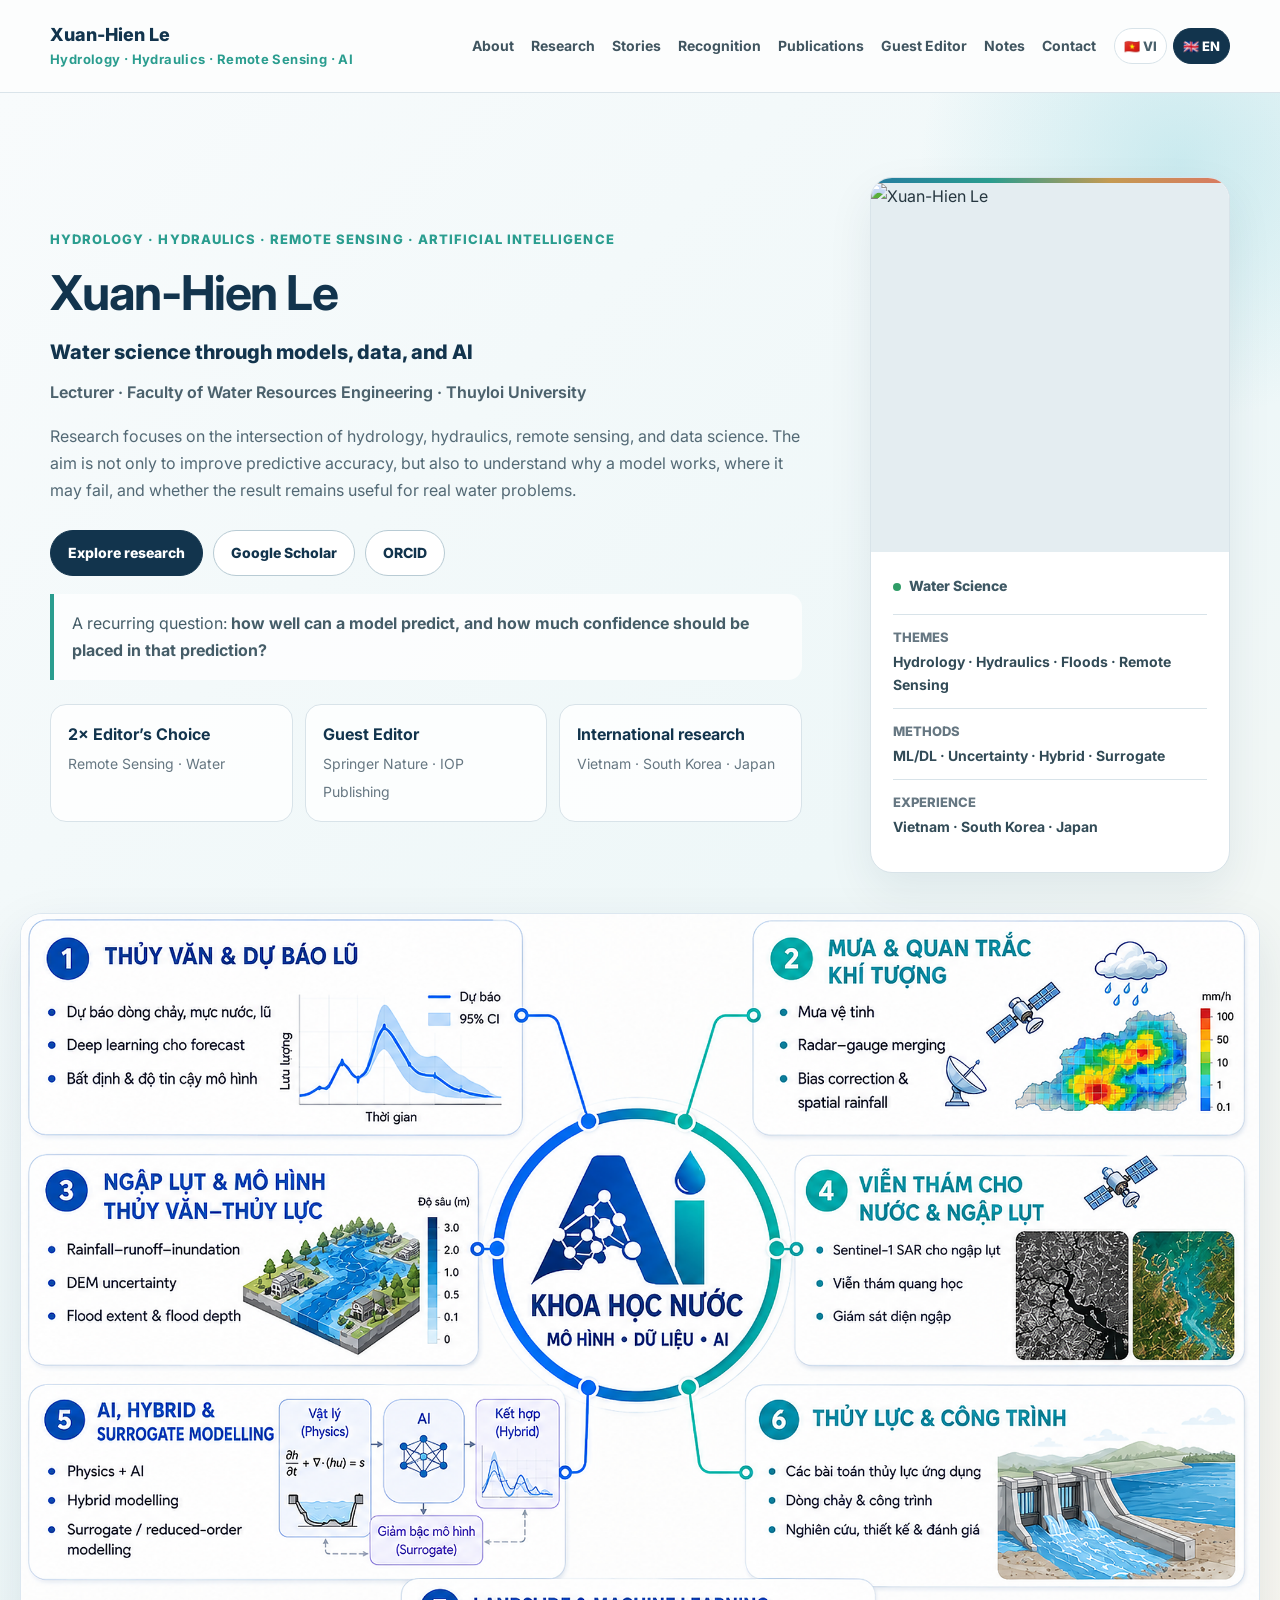
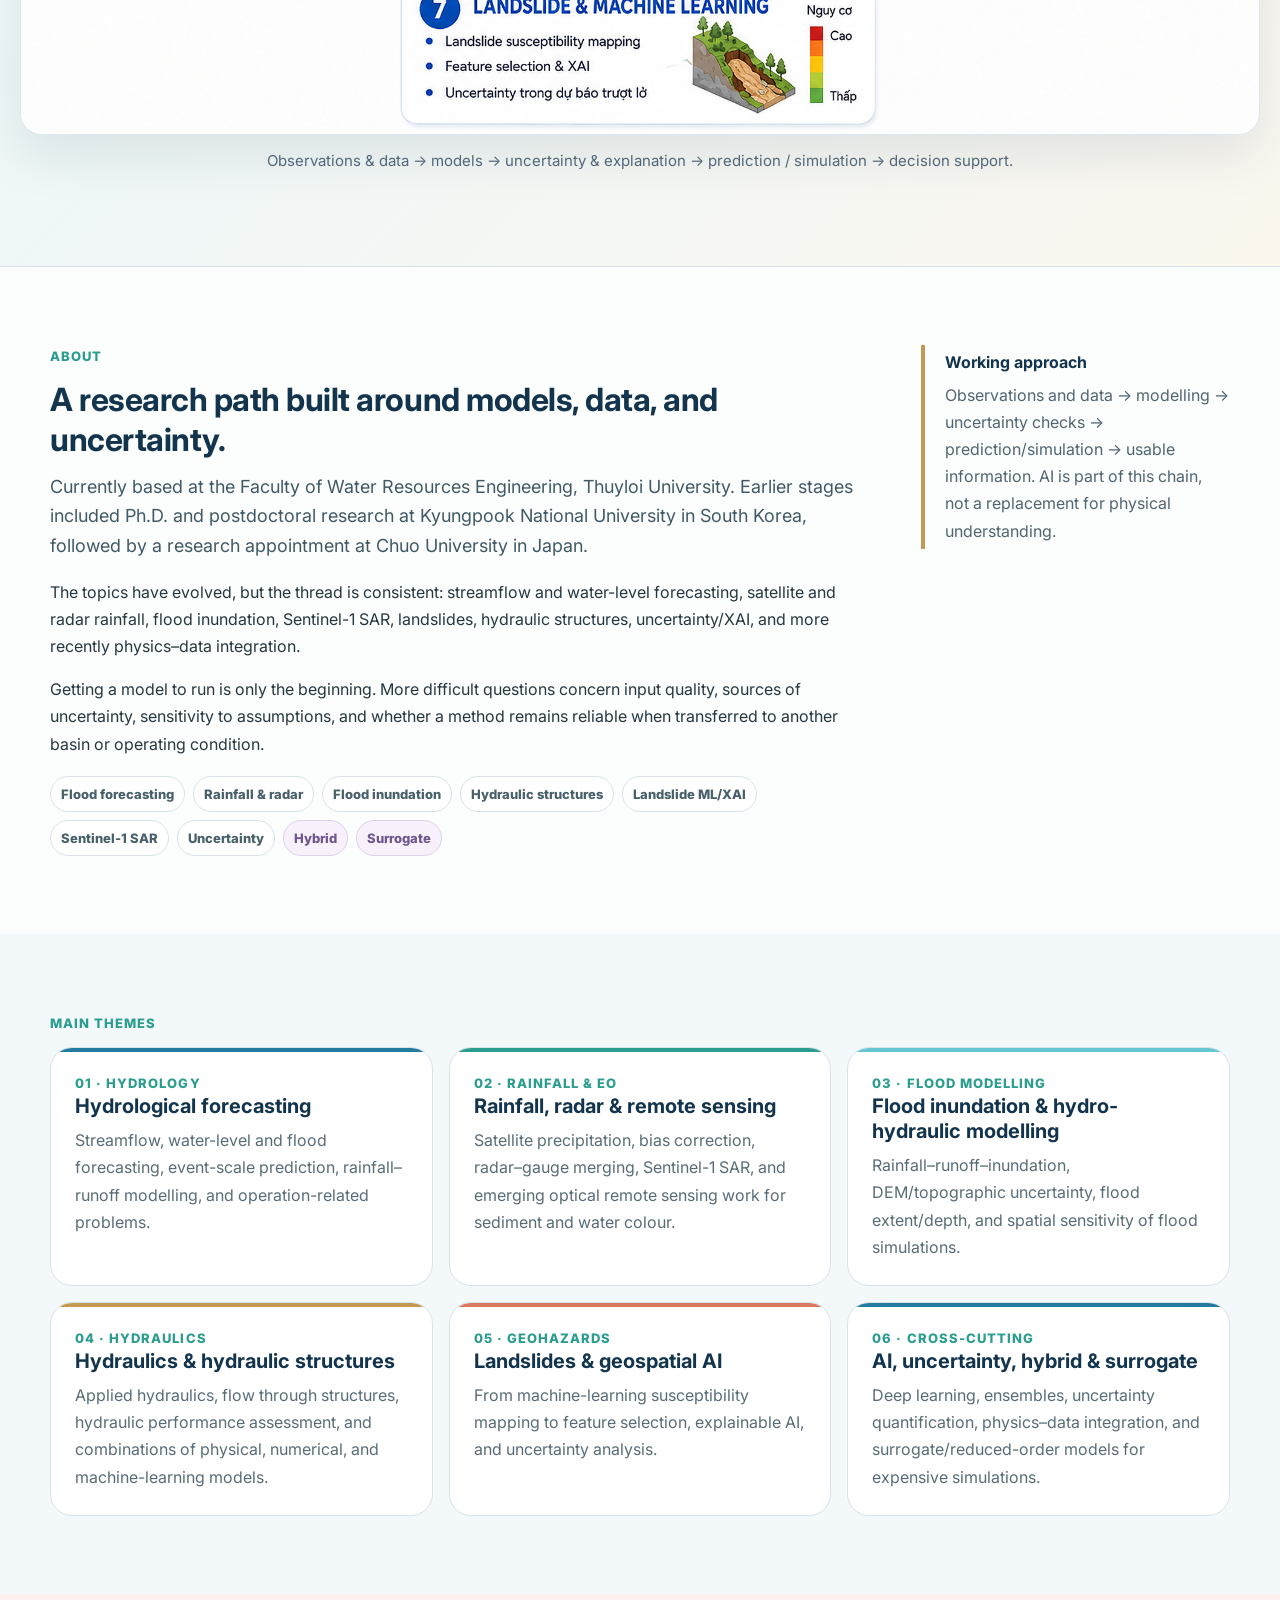
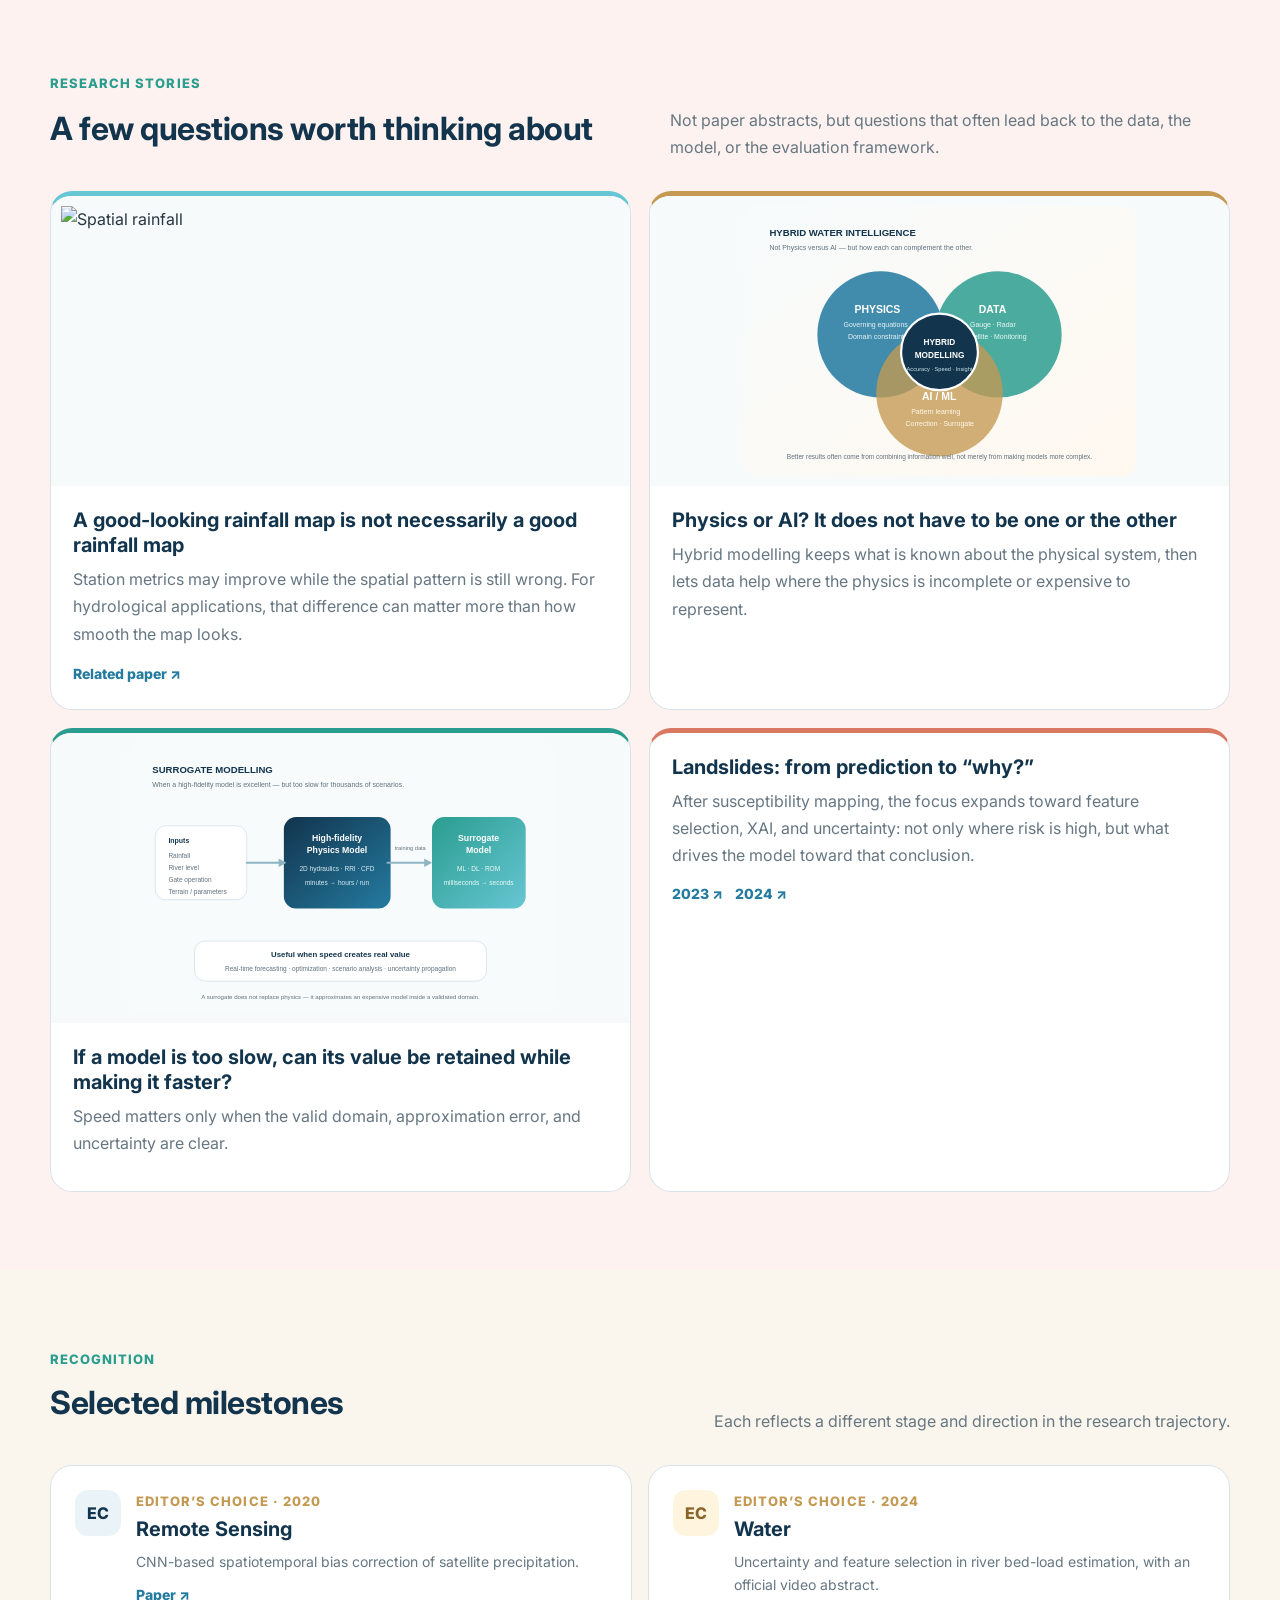
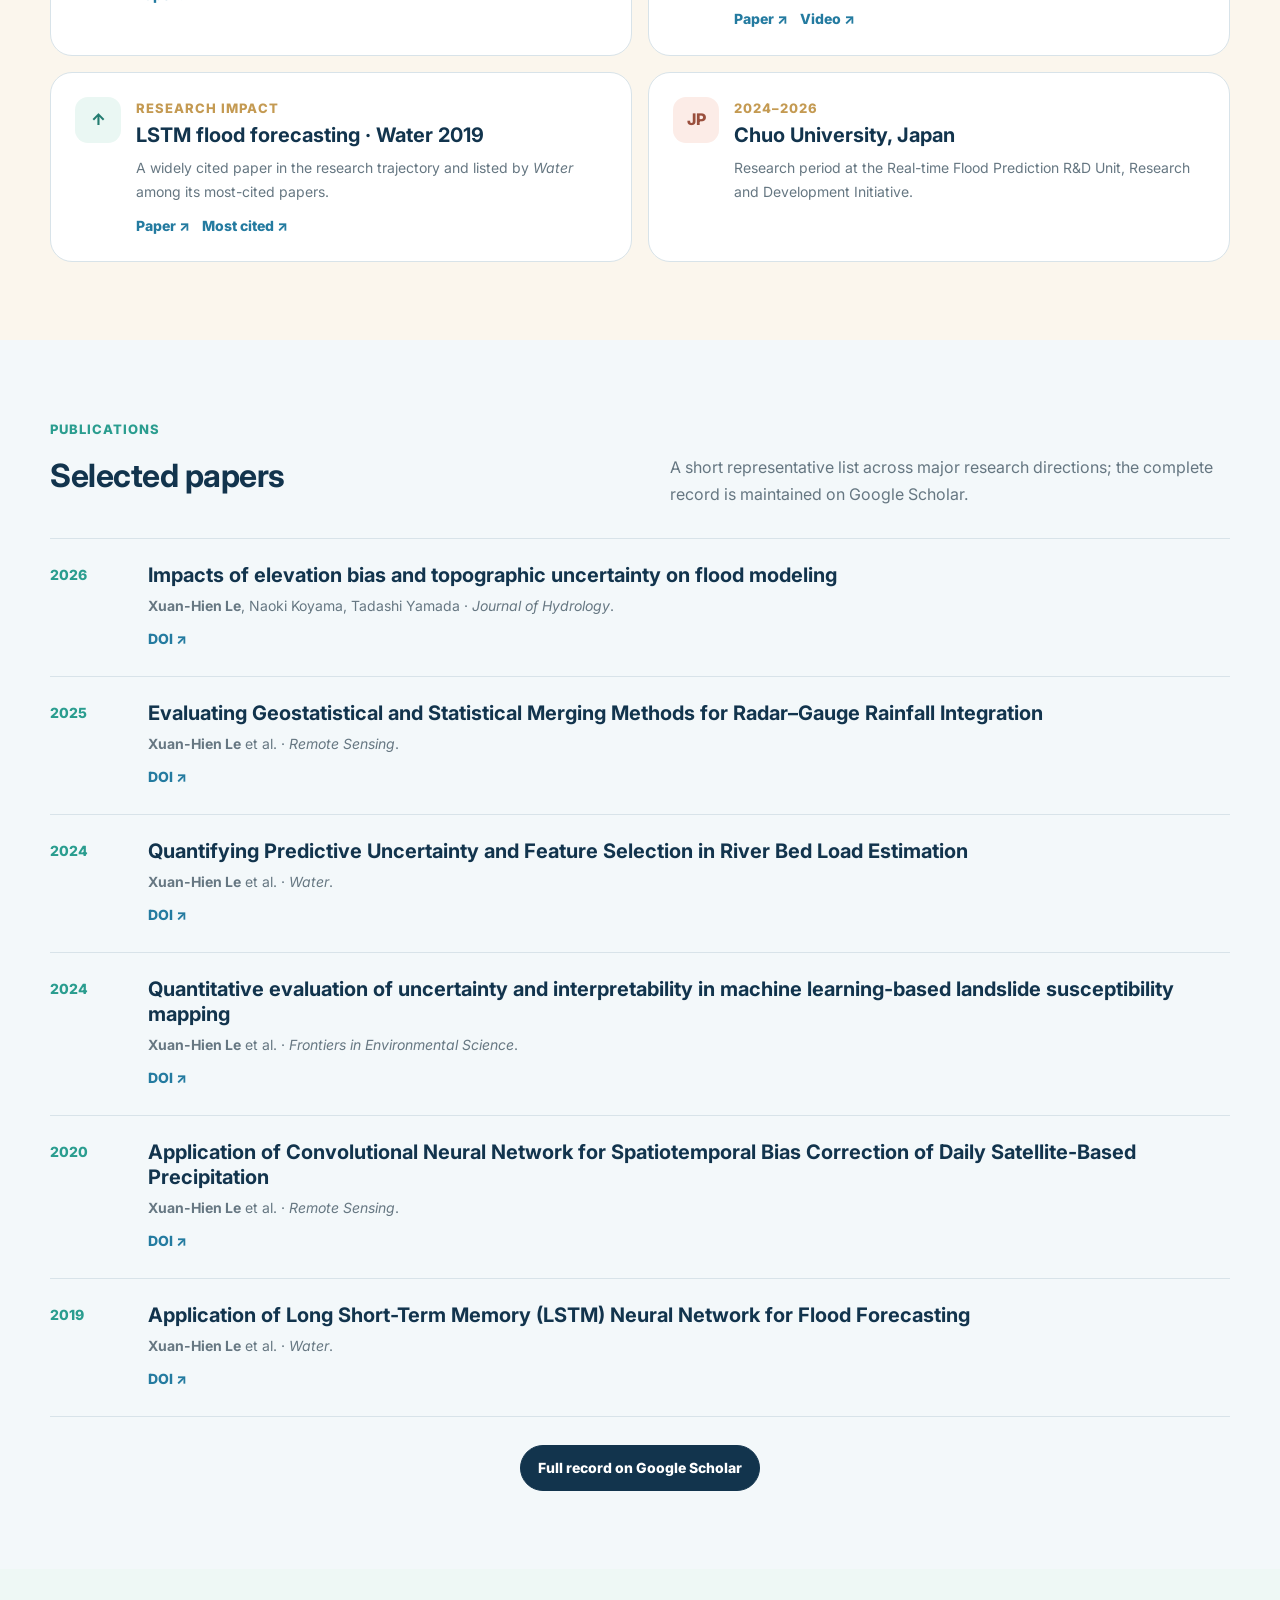
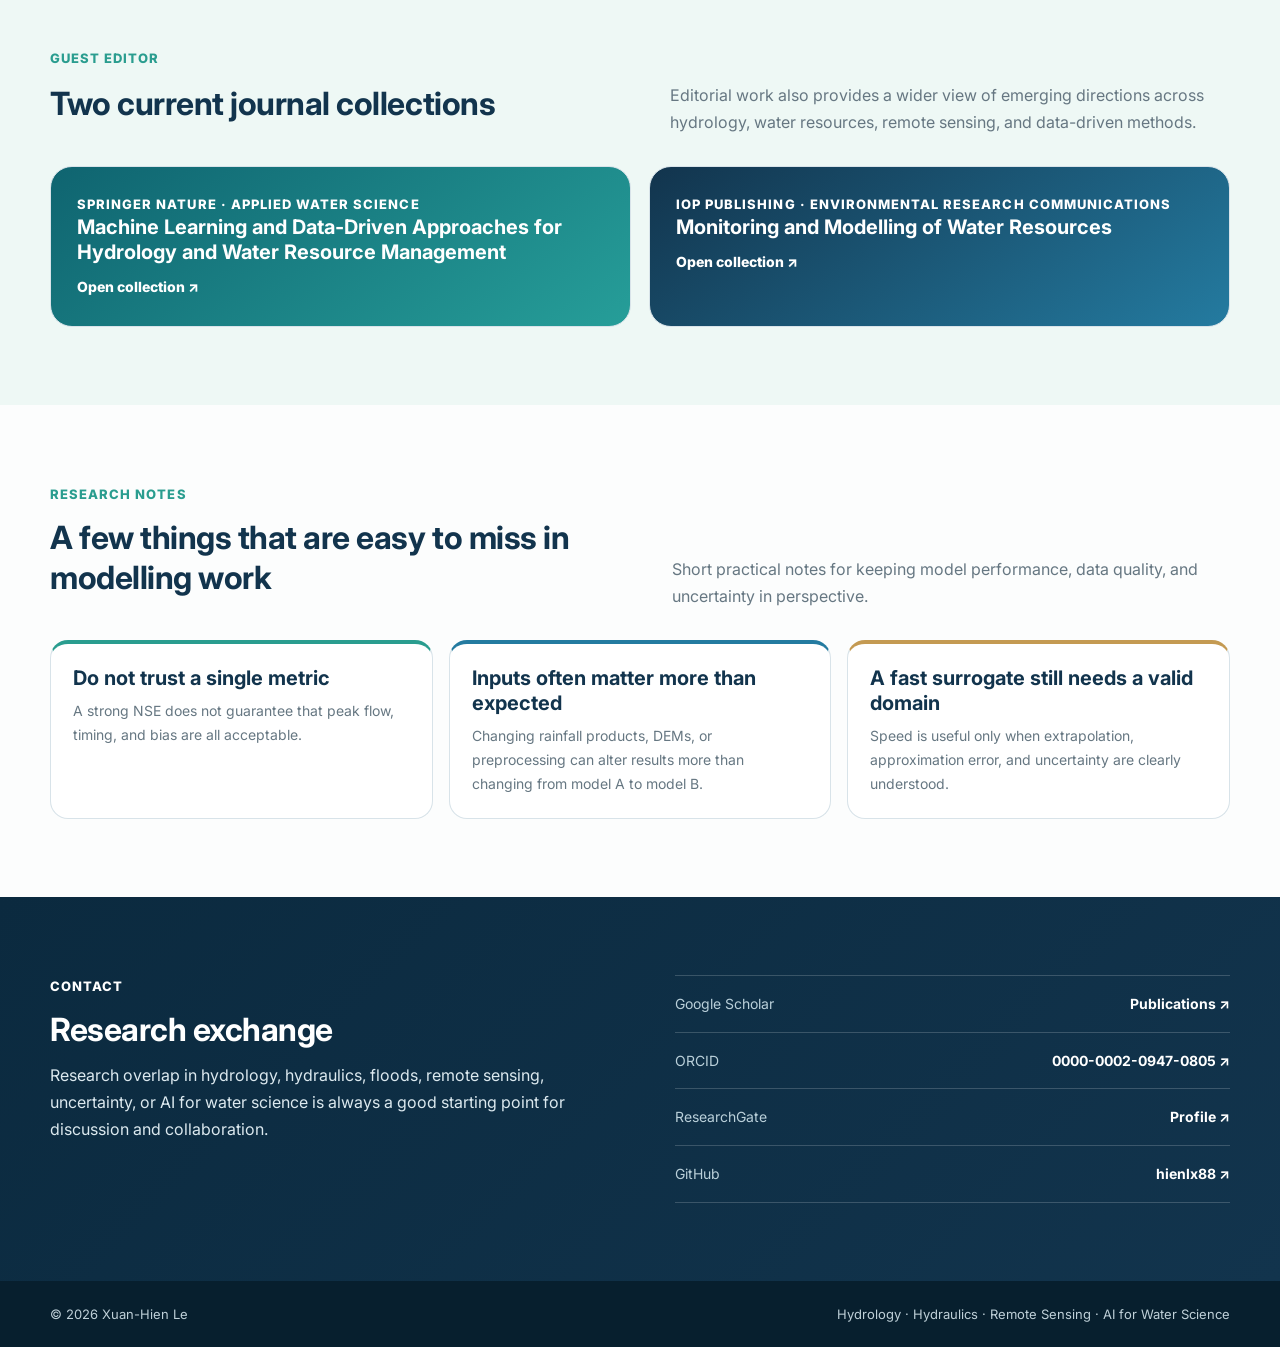
==== en/index.html @ 54c3fbd9 "Align English page with approved research overview" ====
<!doctype html>
<html lang="en">
<head>
  <meta charset="utf-8">
  <meta name="viewport" content="width=device-width,initial-scale=1">
  <meta name="description" content="Academic profile of Xuan-Hien Le — hydrology, hydraulics, flood modelling, remote sensing, uncertainty, hybrid modelling and AI for water science.">
  <meta name="author" content="Xuan-Hien Le">
  <meta name="theme-color" content="#12344d">
  <link rel="alternate" hreflang="vi" href="https://hienlx88.github.io/">
  <link rel="alternate" hreflang="en" href="https://hienlx88.github.io/en/">
  <title>Xuan-Hien Le | Water Science · Models · Data · AI</title>
  <link rel="preconnect" href="https://fonts.googleapis.com">
  <link rel="preconnect" href="https://fonts.gstatic.com" crossorigin>
  <link href="https://fonts.googleapis.com/css2?family=Inter:wght@400;500;600;700;800&display=swap" rel="stylesheet">
  <link rel="stylesheet" href="../styles.css">
  <style>
    .scope-strip{display:flex;gap:8px;flex-wrap:wrap;margin-top:18px}.scope-strip span{font-size:var(--text-xs);font-weight:800;padding:6px 10px;border-radius:999px;border:1px solid var(--line);background:#fff;color:#48606b}.scope-strip .new{background:#f8f1fb;border-color:#ded1ec;color:#6e568f}.plain-note{margin-top:12px;color:var(--muted);max-width:980px}.paper-links{display:flex;gap:12px;flex-wrap:wrap}.paper-links a{font-size:var(--text-sm);font-weight:800}.research-map{margin-top:18px}.research-map img{display:block;width:100%}.story-card .status{display:inline-block;margin:0 0 8px;padding:4px 8px;border-radius:999px;font-size:var(--text-xs);font-weight:800;background:#eef8f5;color:#237c70}.story-card .status.emerging{background:#fff3e7;color:#96612d}.hero-overview{position:relative;margin-top:40px;padding:0 0 18px}.hero-overview .wide-container{width:min(1480px,calc(100% - 40px));margin:auto}.hero-overview .overview-title{text-align:center;font-size:clamp(28px,3vw,36px);line-height:1.2;margin:0 0 18px;font-weight:800;color:var(--ink)}.overview-figure{margin:0;background:#fff;border:1px solid #dce7f0;border-radius:22px;overflow:hidden;box-shadow:0 20px 52px rgba(18,52,77,.10)}.overview-figure img{display:block;width:100%;height:auto}.overview-caption{max-width:1000px;margin:14px auto 0;text-align:center;color:#526678;font-size:15px;line-height:1.65}@media(max-width:900px){.hero-overview{margin-top:30px}.hero-overview .wide-container{width:min(1480px,calc(100% - 24px))}.overview-figure{border-radius:16px}}
  </style>
</head>
<body>
<header class="site-header">
  <div class="container nav-wrap">
    <a class="brand" href="#top">Xuan-Hien Le<small>Hydrology · Hydraulics · Remote Sensing · AI</small></a>
    <button class="nav-toggle" aria-label="Open menu" aria-expanded="false">Menu</button>
    <nav class="nav" aria-label="Primary navigation">
      <a href="#about">About</a><a href="#research">Research</a><a href="#stories">Stories</a><a href="#impact">Recognition</a><a href="#publications">Publications</a><a href="#service">Guest Editor</a><a href="#tips">Notes</a><a href="#contact">Contact</a>
    </nav>
    <div class="langbar" aria-label="Language"><a href="../">🇻🇳 VI</a><a class="active" href="./" aria-current="page">🇬🇧 EN</a></div>
  </div>
</header>

<main id="top">
<section class="hero">
  <div class="container hero-grid">
    <div>
      <p class="eyebrow">Hydrology · Hydraulics · Remote Sensing · Artificial Intelligence</p>
      <h1>Xuan-Hien Le</h1>
      <p class="hero-titleline">Water science through models, data, and AI</p>
      <p class="hero-role">Lecturer · Faculty of Water Resources Engineering · Thuyloi University</p>
      <p class="hero-copy">Research focuses on the intersection of hydrology, hydraulics, remote sensing, and data science. The aim is not only to improve predictive accuracy, but also to understand why a model works, where it may fail, and whether the result remains useful for real water problems.</p>
      <div class="actions"><a class="button primary" href="#research">Explore research</a><a class="button" href="https://scholar.google.com/citations?user=APNFD3cAAAAJ" target="_blank" rel="noopener">Google Scholar</a><a class="button" href="https://orcid.org/0000-0002-0947-0805" target="_blank" rel="noopener">ORCID</a></div>
      <div class="hero-note">A recurring question: <strong>how well can a model predict, and how much confidence should be placed in that prediction?</strong></div>
      <div class="highlight-strip"><div class="highlight"><strong>2× Editor’s Choice</strong><span>Remote Sensing · Water</span></div><div class="highlight"><strong>Guest Editor</strong><span>Springer Nature · IOP Publishing</span></div><div class="highlight"><strong>International research</strong><span>Vietnam · South Korea · Japan</span></div></div>
    </div>
    <aside class="profile-card"><img class="avatar" src="https://avatars.githubusercontent.com/u/33052537?v=4" alt="Xuan-Hien Le"><div class="profile-card-body"><div class="profile-label"><span class="status-dot"></span>Water Science</div><dl><div><dt>Themes</dt><dd>Hydrology · Hydraulics · Floods · Remote Sensing</dd></div><div><dt>Methods</dt><dd>ML/DL · Uncertainty · Hybrid · Surrogate</dd></div><div><dt>Experience</dt><dd>Vietnam · South Korea · Japan</dd></div></dl></div></aside>
  </div>

  <div id="research" class="hero-overview">
    <div class="wide-container">
      <h2 class="overview-title">Research overview</h2>
      <figure class="overview-figure"><img src="../assets/research-overview-hero-vi.png?v=20260822-final" alt="Vietnamese-language infographic showing the connected research directions in water science, models, data and AI" loading="eager" decoding="sync"></figure>
      <p class="overview-caption">Observations &amp; data → models → uncertainty &amp; explanation → prediction / simulation → decision support.</p>
    </div>
  </div>
</section>

<section id="about" class="section">
  <div class="container about-grid">
    <div><p class="section-kicker">About</p><h2>A research path built around models, data, and uncertainty.</h2><p class="lead">Currently based at the Faculty of Water Resources Engineering, Thuyloi University. Earlier stages included Ph.D. and postdoctoral research at Kyungpook National University in South Korea, followed by a research appointment at Chuo University in Japan.</p><p>The topics have evolved, but the thread is consistent: streamflow and water-level forecasting, satellite and radar rainfall, flood inundation, Sentinel-1 SAR, landslides, hydraulic structures, uncertainty/XAI, and more recently physics–data integration.</p><p>Getting a model to run is only the beginning. More difficult questions concern input quality, sources of uncertainty, sensitivity to assumptions, and whether a method remains reliable when transferred to another basin or operating condition.</p><div class="scope-strip"><span>Flood forecasting</span><span>Rainfall &amp; radar</span><span>Flood inundation</span><span>Hydraulic structures</span><span>Landslide ML/XAI</span><span>Sentinel-1 SAR</span><span>Uncertainty</span><span class="new">Hybrid</span><span class="new">Surrogate</span></div></div>
    <aside class="about-note"><strong>Working approach</strong>Observations and data → modelling → uncertainty checks → prediction/simulation → usable information. AI is part of this chain, not a replacement for physical understanding.</aside>
  </div>
</section>

<section class="section alt"><div class="container"><p class="section-kicker">Main themes</p><div class="cards">
  <article class="card"><div class="card-number">01 · HYDROLOGY</div><h3>Hydrological forecasting</h3><p>Streamflow, water-level and flood forecasting, event-scale prediction, rainfall–runoff modelling, and operation-related problems.</p></article>
  <article class="card"><div class="card-number">02 · RAINFALL &amp; EO</div><h3>Rainfall, radar &amp; remote sensing</h3><p>Satellite precipitation, bias correction, radar–gauge merging, Sentinel-1 SAR, and emerging optical remote sensing work for sediment and water colour.</p></article>
  <article class="card"><div class="card-number">03 · FLOOD MODELLING</div><h3>Flood inundation &amp; hydro-hydraulic modelling</h3><p>Rainfall–runoff–inundation, DEM/topographic uncertainty, flood extent/depth, and spatial sensitivity of flood simulations.</p></article>
  <article class="card"><div class="card-number">04 · HYDRAULICS</div><h3>Hydraulics &amp; hydraulic structures</h3><p>Applied hydraulics, flow through structures, hydraulic performance assessment, and combinations of physical, numerical, and machine-learning models.</p></article>
  <article class="card"><div class="card-number">05 · GEOHAZARDS</div><h3>Landslides &amp; geospatial AI</h3><p>From machine-learning susceptibility mapping to feature selection, explainable AI, and uncertainty analysis.</p></article>
  <article class="card"><div class="card-number">06 · CROSS-CUTTING</div><h3>AI, uncertainty, hybrid &amp; surrogate</h3><p>Deep learning, ensembles, uncertainty quantification, physics–data integration, and surrogate/reduced-order models for expensive simulations.</p></article>
</div></div></section>

<section id="stories" class="section rose"><div class="container"><p class="section-kicker">Research stories</p><div class="section-heading"><h2>A few questions worth thinking about</h2><p>Not paper abstracts, but questions that often lead back to the data, the model, or the evaluation framework.</p></div><div class="story-grid">
  <article class="story-card"><img src="https://mdpi-res.com/d_attachment/remotesensing/remotesensing-12-02731/article_deploy/html/images/remotesensing-12-02731-g012.png" alt="Spatial rainfall"><div class="body"><h3>A good-looking rainfall map is not necessarily a good rainfall map</h3><p>Station metrics may improve while the spatial pattern is still wrong. For hydrological applications, that difference can matter more than how smooth the map looks.</p><a href="https://doi.org/10.3390/rs12172731" target="_blank" rel="noopener">Related paper ↗</a></div></article>
  <article class="story-card"><img src="../assets/hybrid-water-intelligence-en.svg" alt="Hybrid modelling"><div class="body"><h3>Physics or AI? It does not have to be one or the other</h3><p>Hybrid modelling keeps what is known about the physical system, then lets data help where the physics is incomplete or expensive to represent.</p></div></article>
  <article class="story-card"><img src="../assets/surrogate-modelling-en.svg" alt="Surrogate modelling"><div class="body"><h3>If a model is too slow, can its value be retained while making it faster?</h3><p>Speed matters only when the valid domain, approximation error, and uncertainty are clear.</p></div></article>
  <article class="story-card"><div class="body"><h3>Landslides: from prediction to “why?”</h3><p>After susceptibility mapping, the focus expands toward feature selection, XAI, and uncertainty: not only where risk is high, but what drives the model toward that conclusion.</p><div class="paper-links"><a href="https://doi.org/10.3389/feart.2023.1268501" target="_blank" rel="noopener">2023 ↗</a><a href="https://doi.org/10.3389/fenvs.2024.1424988" target="_blank" rel="noopener">2024 ↗</a></div></div></article>
</div></div></section>

<section id="impact" class="section sand"><div class="container"><p class="section-kicker">Recognition</p><div class="section-heading"><h2>Selected milestones</h2><p>Each reflects a different stage and direction in the research trajectory.</p></div><div class="achievements">
  <article class="achievement"><div class="achievement-icon">EC</div><div><div class="meta">Editor’s Choice · 2020</div><h3>Remote Sensing</h3><p>CNN-based spatiotemporal bias correction of satellite precipitation.</p><div class="achievement-links"><a href="https://www.mdpi.com/2072-4292/12/17/2731" target="_blank" rel="noopener">Paper ↗</a></div></div></article>
  <article class="achievement"><div class="achievement-icon">EC</div><div><div class="meta">Editor’s Choice · 2024</div><h3>Water</h3><p>Uncertainty and feature selection in river bed-load estimation, with an official video abstract.</p><div class="achievement-links"><a href="https://www.mdpi.com/2073-4441/16/14/1945" target="_blank" rel="noopener">Paper ↗</a><a href="https://encyclopedia.pub/video/1846" target="_blank" rel="noopener">Video ↗</a></div></div></article>
  <article class="achievement"><div class="achievement-icon">↑</div><div><div class="meta">Research impact</div><h3>LSTM flood forecasting · Water 2019</h3><p>A widely cited paper in the research trajectory and listed by <em>Water</em> among its most-cited papers.</p><div class="achievement-links"><a href="https://doi.org/10.3390/w11071387" target="_blank" rel="noopener">Paper ↗</a><a href="https://www.mdpi.com/journal/water/most_cited" target="_blank" rel="noopener">Most cited ↗</a></div></div></article>
  <article class="achievement"><div class="achievement-icon">JP</div><div><div class="meta">2024–2026</div><h3>Chuo University, Japan</h3><p>Research period at the Real-time Flood Prediction R&amp;D Unit, Research and Development Initiative.</p></div></article>
</div></div></section>

<section id="publications" class="section alt"><div class="container"><p class="section-kicker">Publications</p><div class="section-heading"><h2>Selected papers</h2><p>A short representative list across major research directions; the complete record is maintained on Google Scholar.</p></div><div class="pub-list">
  <article class="publication"><div class="pub-year">2026</div><div><h3>Impacts of elevation bias and topographic uncertainty on flood modeling</h3><p><strong>Xuan-Hien Le</strong>, Naoki Koyama, Tadashi Yamada · <em>Journal of Hydrology</em>.</p><a href="https://doi.org/10.1016/j.jhydrol.2025.134832" target="_blank" rel="noopener">DOI ↗</a></div></article>
  <article class="publication"><div class="pub-year">2025</div><div><h3>Evaluating Geostatistical and Statistical Merging Methods for Radar–Gauge Rainfall Integration</h3><p><strong>Xuan-Hien Le</strong> et al. · <em>Remote Sensing</em>.</p><a href="https://doi.org/10.3390/rs17152622" target="_blank" rel="noopener">DOI ↗</a></div></article>
  <article class="publication"><div class="pub-year">2024</div><div><h3>Quantifying Predictive Uncertainty and Feature Selection in River Bed Load Estimation</h3><p><strong>Xuan-Hien Le</strong> et al. · <em>Water</em>.</p><a href="https://doi.org/10.3390/w16141945" target="_blank" rel="noopener">DOI ↗</a></div></article>
  <article class="publication"><div class="pub-year">2024</div><div><h3>Quantitative evaluation of uncertainty and interpretability in machine learning-based landslide susceptibility mapping</h3><p><strong>Xuan-Hien Le</strong> et al. · <em>Frontiers in Environmental Science</em>.</p><a href="https://doi.org/10.3389/fenvs.2024.1424988" target="_blank" rel="noopener">DOI ↗</a></div></article>
  <article class="publication"><div class="pub-year">2020</div><div><h3>Application of Convolutional Neural Network for Spatiotemporal Bias Correction of Daily Satellite-Based Precipitation</h3><p><strong>Xuan-Hien Le</strong> et al. · <em>Remote Sensing</em>.</p><a href="https://doi.org/10.3390/rs12172731" target="_blank" rel="noopener">DOI ↗</a></div></article>
  <article class="publication"><div class="pub-year">2019</div><div><h3>Application of Long Short-Term Memory (LSTM) Neural Network for Flood Forecasting</h3><p><strong>Xuan-Hien Le</strong> et al. · <em>Water</em>.</p><a href="https://doi.org/10.3390/w11071387" target="_blank" rel="noopener">DOI ↗</a></div></article>
</div><div class="center"><a class="button primary" href="https://scholar.google.com/citations?user=APNFD3cAAAAJ" target="_blank" rel="noopener">Full record on Google Scholar</a></div></div></section>

<section id="service" class="section mint"><div class="container"><p class="section-kicker">Guest Editor</p><div class="section-heading"><h2>Two current journal collections</h2><p>Editorial work also provides a wider view of emerging directions across hydrology, water resources, remote sensing, and data-driven methods.</p></div><div class="editorial-row"><article class="editorial-box"><div class="meta">Springer Nature · Applied Water Science</div><h3>Machine Learning and Data-Driven Approaches for Hydrology and Water Resource Management</h3><a href="https://link.springer.com/collections/ajaaacbbhe" target="_blank" rel="noopener">Open collection ↗</a></article><article class="editorial-box"><div class="meta">IOP Publishing · Environmental Research Communications</div><h3>Monitoring and Modelling of Water Resources</h3><a href="https://iopscience.iop.org/collections/erc-260210-1057" target="_blank" rel="noopener">Open collection ↗</a></article></div></div></section>

<section id="tips" class="section"><div class="container"><p class="section-kicker">Research notes</p><div class="section-heading"><h2>A few things that are easy to miss in modelling work</h2><p>Short practical notes for keeping model performance, data quality, and uncertainty in perspective.</p></div><div class="tip-row"><article class="tip-box"><h3>Do not trust a single metric</h3><p>A strong NSE does not guarantee that peak flow, timing, and bias are all acceptable.</p></article><article class="tip-box"><h3>Inputs often matter more than expected</h3><p>Changing rainfall products, DEMs, or preprocessing can alter results more than changing from model A to model B.</p></article><article class="tip-box"><h3>A fast surrogate still needs a valid domain</h3><p>Speed is useful only when extrapolation, approximation error, and uncertainty are clearly understood.</p></article></div></div></section>

<section id="contact" class="section contact-section"><div class="container contact-grid"><div><p class="section-kicker">Contact</p><h2>Research exchange</h2><p>Research overlap in hydrology, hydraulics, floods, remote sensing, uncertainty, or AI for water science is always a good starting point for discussion and collaboration.</p></div><div class="contact-links"><a href="https://scholar.google.com/citations?user=APNFD3cAAAAJ" target="_blank" rel="noopener"><span>Google Scholar</span><strong>Publications ↗</strong></a><a href="https://orcid.org/0000-0002-0947-0805" target="_blank" rel="noopener"><span>ORCID</span><strong>0000-0002-0947-0805 ↗</strong></a><a href="https://www.researchgate.net/profile/Xuan-Hien-Le" target="_blank" rel="noopener"><span>ResearchGate</span><strong>Profile ↗</strong></a><a href="https://github.com/hienlx88" target="_blank" rel="noopener"><span>GitHub</span><strong>hienlx88 ↗</strong></a></div></div></section>
</main>
<footer><div class="container footer-wrap"><span>© <span id="year"></span> Xuan-Hien Le</span><span>Hydrology · Hydraulics · Remote Sensing · AI for Water Science</span></div></footer>
<script src="../script.js"></script>
</body>
</html>
---- styles.css ----
:root{
  --navy:#12344d;
  --blue:#247ba0;
  --teal:#2a9d8f;
  --cyan:#67c6d4;
  --gold:#c49a52;
  --coral:#d97962;
  --ink:#263740;
  --muted:#667782;
  --line:#d8e3e9;
  --ice:#f3f8fa;
  --mint:#eef8f5;
  --sand:#fbf6ed;
  --rose:#fdf2ef;
  --white:#ffffff;
  --max:1180px;
  --radius:22px;
  --shadow:0 18px 46px rgba(18,52,77,.08);
  --text-xs:13px;
  --text-sm:14px;
  --text-base:16px;
  --text-title:20px;
  --text-section:32px;
  --text-hero:48px;
}
*{box-sizing:border-box}
html{scroll-behavior:smooth;scroll-padding-top:102px}
body{margin:0;font-family:Inter,system-ui,-apple-system,BlinkMacSystemFont,"Segoe UI",sans-serif;font-size:var(--text-base);line-height:1.7;color:var(--ink);background:#fcfdfd}
a{color:var(--blue);text-decoration:none}a:hover{color:var(--navy)}
img{max-width:100%}.container{width:min(var(--max),calc(100% - 44px));margin:auto}
.site-header{position:sticky;top:0;z-index:60;background:rgba(252,253,253,.95);backdrop-filter:blur(18px);border-bottom:1px solid rgba(216,227,233,.9)}
.nav-wrap{min-height:92px;display:flex;align-items:center;gap:18px}.brand{display:flex;flex-direction:column;justify-content:center;min-width:max-content;color:var(--navy);font-size:18px;font-weight:800;line-height:1.15}.brand small{margin-top:6px;color:var(--teal);font-size:var(--text-xs);font-weight:700;letter-spacing:.03em;text-transform:none}.nav{display:flex;gap:17px;align-items:center;margin-left:auto}.nav a{font-size:var(--text-sm);font-weight:700;color:#405560}.nav a:hover{color:var(--blue)}.nav-toggle{display:none;border:1px solid var(--line);background:white;color:var(--navy);font-size:var(--text-sm);font-weight:700;border-radius:10px;padding:8px 11px}
.langbar{display:flex;gap:6px;align-items:center;white-space:nowrap}.langbar a{display:inline-flex;align-items:center;gap:4px;border:1px solid var(--line);border-radius:999px;background:white;padding:6px 9px;font-size:var(--text-xs);font-weight:800;color:#49606b}.langbar a.active{background:var(--navy);border-color:var(--navy);color:white}
.hero{position:relative;overflow:hidden;padding:84px 0 74px;background:linear-gradient(135deg,#f8fbfc 0%,#eef7f8 52%,#fbf7ef 100%);border-bottom:1px solid var(--line)}
.hero:before{content:"";position:absolute;width:540px;height:540px;right:-170px;top:-200px;border-radius:50%;background:radial-gradient(circle,rgba(103,198,212,.28),rgba(103,198,212,0) 68%)}
.hero-grid{position:relative;display:grid;grid-template-columns:1.42fr .68fr;gap:68px;align-items:center}
.eyebrow,.section-kicker,.meta,.visual-label,.card-number,.story-label{font-size:var(--text-xs);font-weight:800;letter-spacing:.08em;text-transform:uppercase}
.eyebrow,.section-kicker,.visual-label{color:var(--teal)}
h1,h2,h3{margin-top:0;color:var(--navy);line-height:1.25}h1{font-size:var(--text-hero);letter-spacing:-.025em;margin-bottom:12px}h2{font-size:var(--text-section);letter-spacing:-.015em;margin-bottom:12px}h3{font-size:var(--text-title);margin-bottom:8px}p{margin-top:0}.lead{font-size:18px;line-height:1.65;color:#415965}.hero-titleline{font-size:var(--text-title);font-weight:800;color:var(--navy);margin-bottom:10px}.hero-role{font-size:var(--text-base);font-weight:650;color:#4c626d}.hero-copy{max-width:780px;color:#536975}.hero-note{margin-top:18px;max-width:780px;padding:16px 18px;border-left:4px solid var(--teal);border-radius:0 14px 14px 0;background:rgba(255,255,255,.75);color:#455d68}
.actions,.profile-links{display:flex;gap:10px;flex-wrap:wrap}.actions{margin:26px 0 15px}.profile-links{gap:18px;font-size:var(--text-sm);font-weight:700}.button{display:inline-flex;align-items:center;justify-content:center;border:1px solid #b8cbd4;border-radius:999px;background:white;padding:10px 17px;color:var(--navy);font-size:var(--text-sm);font-weight:800;transition:.18s ease}.button.primary{background:var(--navy);border-color:var(--navy);color:white}.button:hover{transform:translateY(-2px);box-shadow:0 10px 25px rgba(18,52,77,.10)}
.highlight-strip{display:grid;grid-template-columns:repeat(3,1fr);gap:12px;margin-top:24px}.highlight{padding:16px 17px;border:1px solid var(--line);border-radius:16px;background:rgba(255,255,255,.82)}.highlight strong{display:block;font-size:16px;color:var(--navy);margin-bottom:2px}.highlight span{font-size:var(--text-sm);color:var(--muted)}
.profile-card,.card,.achievement,.research-visual,.story-card,.editorial-box,.topic-card{background:white;border:1px solid var(--line);border-radius:var(--radius);overflow:hidden}.profile-card{box-shadow:var(--shadow)}.profile-card:before{content:"";display:block;height:5px;background:linear-gradient(90deg,var(--blue),var(--teal),var(--gold),var(--coral))}.avatar{width:100%;aspect-ratio:1/1.03;object-fit:cover;display:block;background:#e4edf1}.profile-card-body{padding:22px}.profile-label{font-size:var(--text-sm);font-weight:800;color:#3e5864}.status-dot{display:inline-block;width:8px;height:8px;border-radius:50%;background:#2f9d67;margin-right:8px}.profile-card dl{margin:16px 0 0}.profile-card dl>div{padding:11px 0;border-top:1px solid var(--line)}.profile-card dt{font-size:var(--text-xs);font-weight:800;text-transform:uppercase;color:var(--muted)}.profile-card dd{margin:2px 0 0;font-size:var(--text-sm);font-weight:700;color:#324b57}
.section{padding:78px 0}.section.alt{background:var(--ice)}.section.mint{background:var(--mint)}.section.sand{background:var(--sand)}.section.rose{background:var(--rose)}.section-heading{display:flex;justify-content:space-between;gap:48px;align-items:end;margin-bottom:30px}.section-heading p{max-width:560px;color:var(--muted);margin-bottom:0}.about-grid{display:grid;grid-template-columns:1.45fr .55fr;gap:58px;align-items:start}.about-note{border-left:4px solid var(--gold);padding:4px 0 4px 20px;color:#506571}.about-note strong{display:block;color:var(--navy);margin-bottom:6px}
.research-map{margin-top:28px;background:white;border:1px solid var(--line);border-radius:var(--radius);overflow:hidden}.research-map img{display:block;width:100%}.cards{display:grid;grid-template-columns:repeat(3,1fr);gap:16px}.card{padding:24px;box-shadow:none;position:relative;transition:.18s ease}.card:before{content:"";position:absolute;left:0;right:0;top:0;height:4px;background:var(--blue)}.card:nth-child(2):before{background:var(--teal)}.card:nth-child(3):before{background:var(--cyan)}.card:nth-child(4):before{background:var(--gold)}.card:nth-child(5):before{background:var(--coral)}.card:hover{transform:translateY(-3px);box-shadow:0 14px 34px rgba(18,52,77,.07)}.card-number{color:var(--teal)}.card p{color:#586c77;margin-bottom:0}.tags{display:flex;gap:7px;flex-wrap:wrap;margin-top:14px}.tags span{font-size:var(--text-xs);padding:5px 9px;border:1px solid var(--line);border-radius:999px;background:#fbfdfe;color:#4e626e;font-weight:700}
.focus-grid{display:grid;grid-template-columns:1fr 1fr;gap:18px;margin-top:24px}.focus-card{padding:0;border:1px solid var(--line);border-radius:var(--radius);background:white;overflow:hidden}.focus-card img{display:block;width:100%;background:#f7fbfc}.focus-card .body{padding:22px}.focus-card p{color:var(--muted);margin-bottom:12px}.focus-card a{font-size:var(--text-sm);font-weight:800}
.visual-story{margin-top:22px;display:grid;grid-template-columns:1fr 1fr;gap:18px}.research-visual{margin:0}.research-visual img{width:100%;height:300px;object-fit:contain;background:#f6fafc;padding:12px;display:block}.research-visual figcaption{padding:20px;border-top:1px solid var(--line)}.research-visual p{font-size:var(--text-sm);color:var(--muted)}.research-visual a{font-size:var(--text-sm);font-weight:800}
.achievements{display:grid;grid-template-columns:repeat(2,1fr);gap:16px}.achievement{padding:24px;display:grid;grid-template-columns:46px 1fr;gap:15px}.achievement-icon{width:46px;height:46px;border-radius:13px;display:grid;place-items:center;background:#eaf4f8;color:var(--navy);font-weight:800}.achievement:nth-child(2) .achievement-icon{background:#fff4dd;color:#8a652b}.achievement:nth-child(3) .achievement-icon{background:#eaf7f3;color:#237c70}.achievement:nth-child(4) .achievement-icon{background:#fcece7;color:#9a4f3d}.achievement p{font-size:var(--text-sm);color:var(--muted);margin-bottom:10px}.achievement .meta{color:var(--gold);margin-bottom:4px}.achievement-links{display:flex;flex-wrap:wrap;gap:12px}.achievement-links a{font-size:var(--text-sm);font-weight:800}.badge{display:inline-block;margin-left:7px;padding:3px 8px;border-radius:999px;background:#fff4dd;border:1px solid #ead7ae;color:#7d5d23;font-size:var(--text-xs);font-weight:800;text-transform:uppercase;vertical-align:1px}
.pub-list{border-top:1px solid var(--line)}.publication{display:grid;grid-template-columns:72px 1fr;gap:26px;padding:24px 0;border-bottom:1px solid var(--line)}.pub-year{font-size:var(--text-sm);font-weight:800;color:var(--teal)}.publication h3{margin-bottom:6px}.publication p{font-size:var(--text-sm);color:var(--muted);margin-bottom:7px}.publication a{font-size:var(--text-sm);font-weight:800}.center{text-align:center;margin-top:28px}
.story-grid{display:grid;grid-template-columns:repeat(2,1fr);gap:18px}.story-card{position:relative}.story-card img{width:100%;height:290px;object-fit:contain;background:#f7fafb;padding:10px;display:block}.story-card .body{padding:22px}.story-card:nth-child(1){border-top:5px solid var(--cyan)}.story-card:nth-child(2){border-top:5px solid var(--gold)}.story-card:nth-child(3){border-top:5px solid var(--teal)}.story-card:nth-child(4){border-top:5px solid var(--coral)}.story-card:nth-child(5){border-top:5px solid var(--blue)}.story-card:nth-child(6){border-top:5px solid #8874b5}.story-label{color:var(--coral)}.story-card p{color:var(--muted);margin-bottom:12px}.story-card a{font-size:var(--text-sm);font-weight:800}
.editorial-row{display:grid;grid-template-columns:1fr 1fr;gap:18px}.editorial-box{padding:26px;color:white;background:linear-gradient(145deg,#0f6470,#269e99)}.editorial-box:nth-child(2){background:linear-gradient(145deg,#12344d,#247ba0)}.editorial-box h3{color:white}.editorial-box p{color:rgba(255,255,255,.87)}.editorial-box a{color:white;font-size:var(--text-sm);font-weight:800}
.tip-row{display:grid;grid-template-columns:repeat(3,1fr);gap:16px}.tip-box{padding:22px;border:1px solid var(--line);border-radius:18px;background:white;border-top:4px solid var(--teal)}.tip-box:nth-child(2){border-top-color:var(--blue)}.tip-box:nth-child(3){border-top-color:var(--gold)}.tip-box p{font-size:var(--text-sm);color:var(--muted);margin-bottom:0}
.contact-section{background:linear-gradient(135deg,#0b2a3f,var(--navy));color:#dce9ef}.contact-section h2,.contact-section .section-kicker{color:white}.contact-grid{display:grid;grid-template-columns:1fr 1fr;gap:70px}.contact-links{border-top:1px solid rgba(255,255,255,.18)}.contact-links a{display:flex;justify-content:space-between;gap:18px;padding:16px 0;border-bottom:1px solid rgba(255,255,255,.18);color:white;font-size:var(--text-sm)}.contact-links span{color:#bad0da}.contact-links strong{text-align:right}footer{background:#071f2e;color:#bfd0d8;font-size:var(--text-xs)}.footer-wrap{display:flex;justify-content:space-between;gap:20px;padding:22px 0}
.reveal{opacity:0;transform:translateY(16px);transition:opacity .55s ease,transform .55s ease}.reveal.visible{opacity:1;transform:none}
@media(max-width:1040px){.nav{gap:11px}.nav a{font-size:var(--text-xs)}.cards{grid-template-columns:repeat(2,1fr)}}
@media(max-width:900px){.nav-wrap{flex-wrap:wrap;padding:11px 0}.nav-toggle{display:block;margin-left:auto}.nav{display:none;order:4;width:100%;flex-direction:column;align-items:flex-start;padding:12px 0}.nav.open{display:flex}.langbar{order:3;width:100%;justify-content:flex-end}.hero{padding:62px 0}.hero-grid,.about-grid,.focus-grid,.visual-story,.contact-grid{grid-template-columns:1fr;gap:34px}.profile-card{max-width:410px}.cards,.achievements,.story-grid,.editorial-row,.tip-row{grid-template-columns:1fr}.section-heading{display:block}.section{padding:62px 0}.publication{grid-template-columns:1fr;gap:4px}}
@media(max-width:560px){:root{--text-section:28px;--text-hero:40px}.container{width:min(var(--max),calc(100% - 28px))}.highlight-strip{grid-template-columns:1fr}.actions .button{width:100%}.research-visual img,.story-card img{height:240px}.footer-wrap{display:block}.achievement{grid-template-columns:1fr}.brand{font-size:17px}.brand small{font-size:12px}}
@media(prefers-reduced-motion:reduce){html{scroll-behavior:auto}.reveal{opacity:1;transform:none;transition:none}.button,.card{transition:none}}
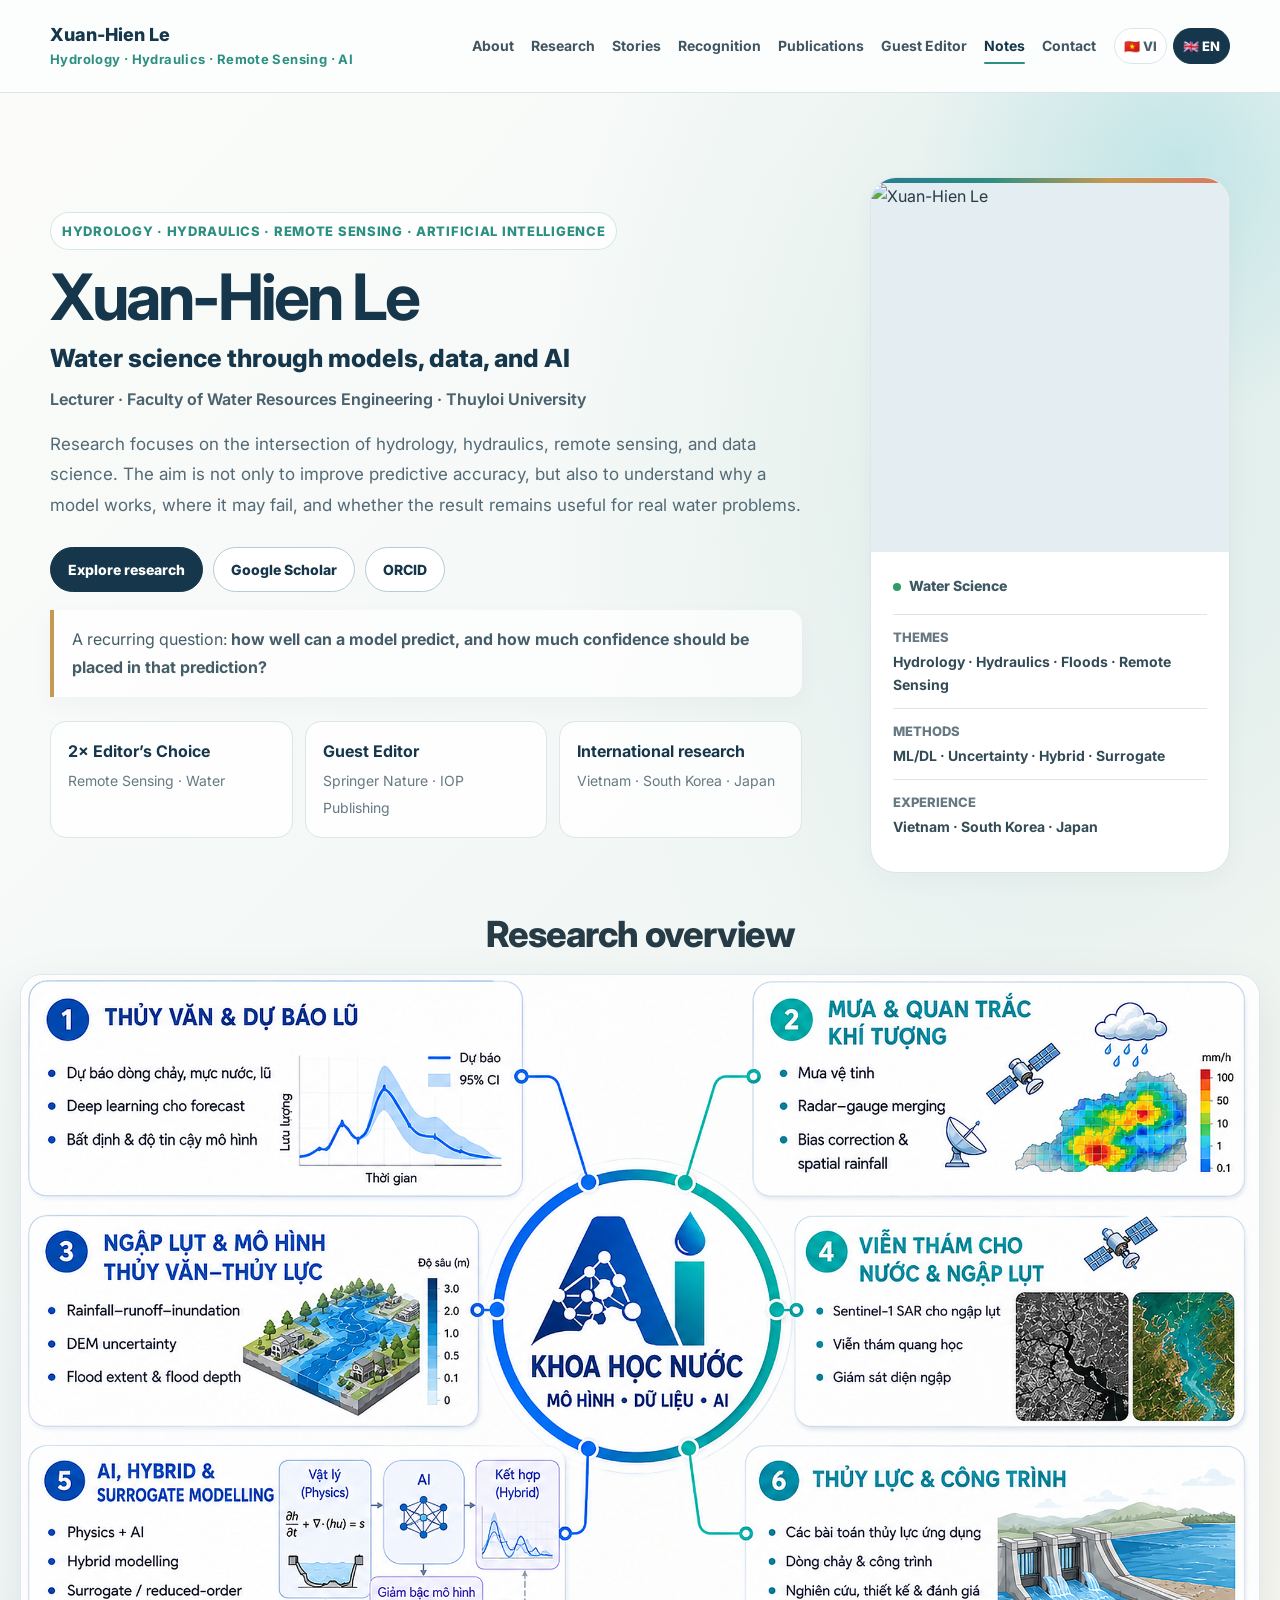
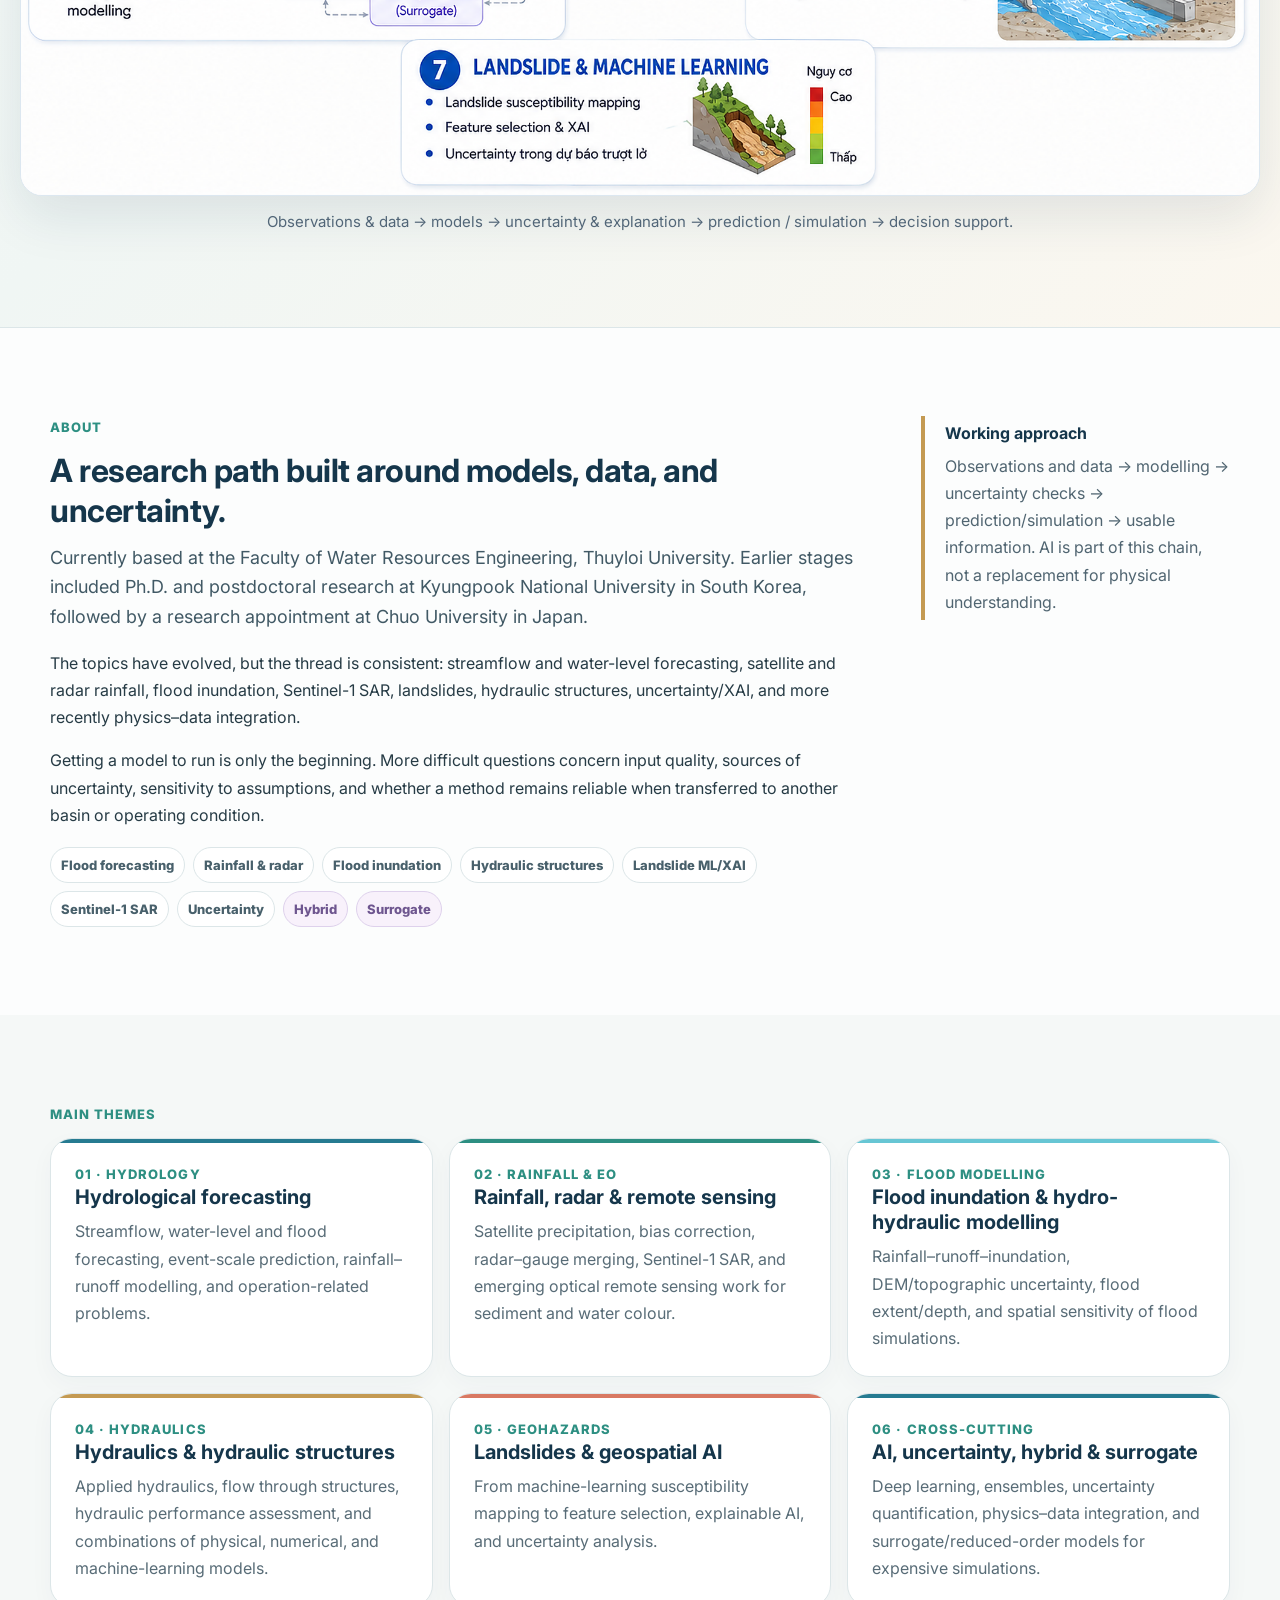
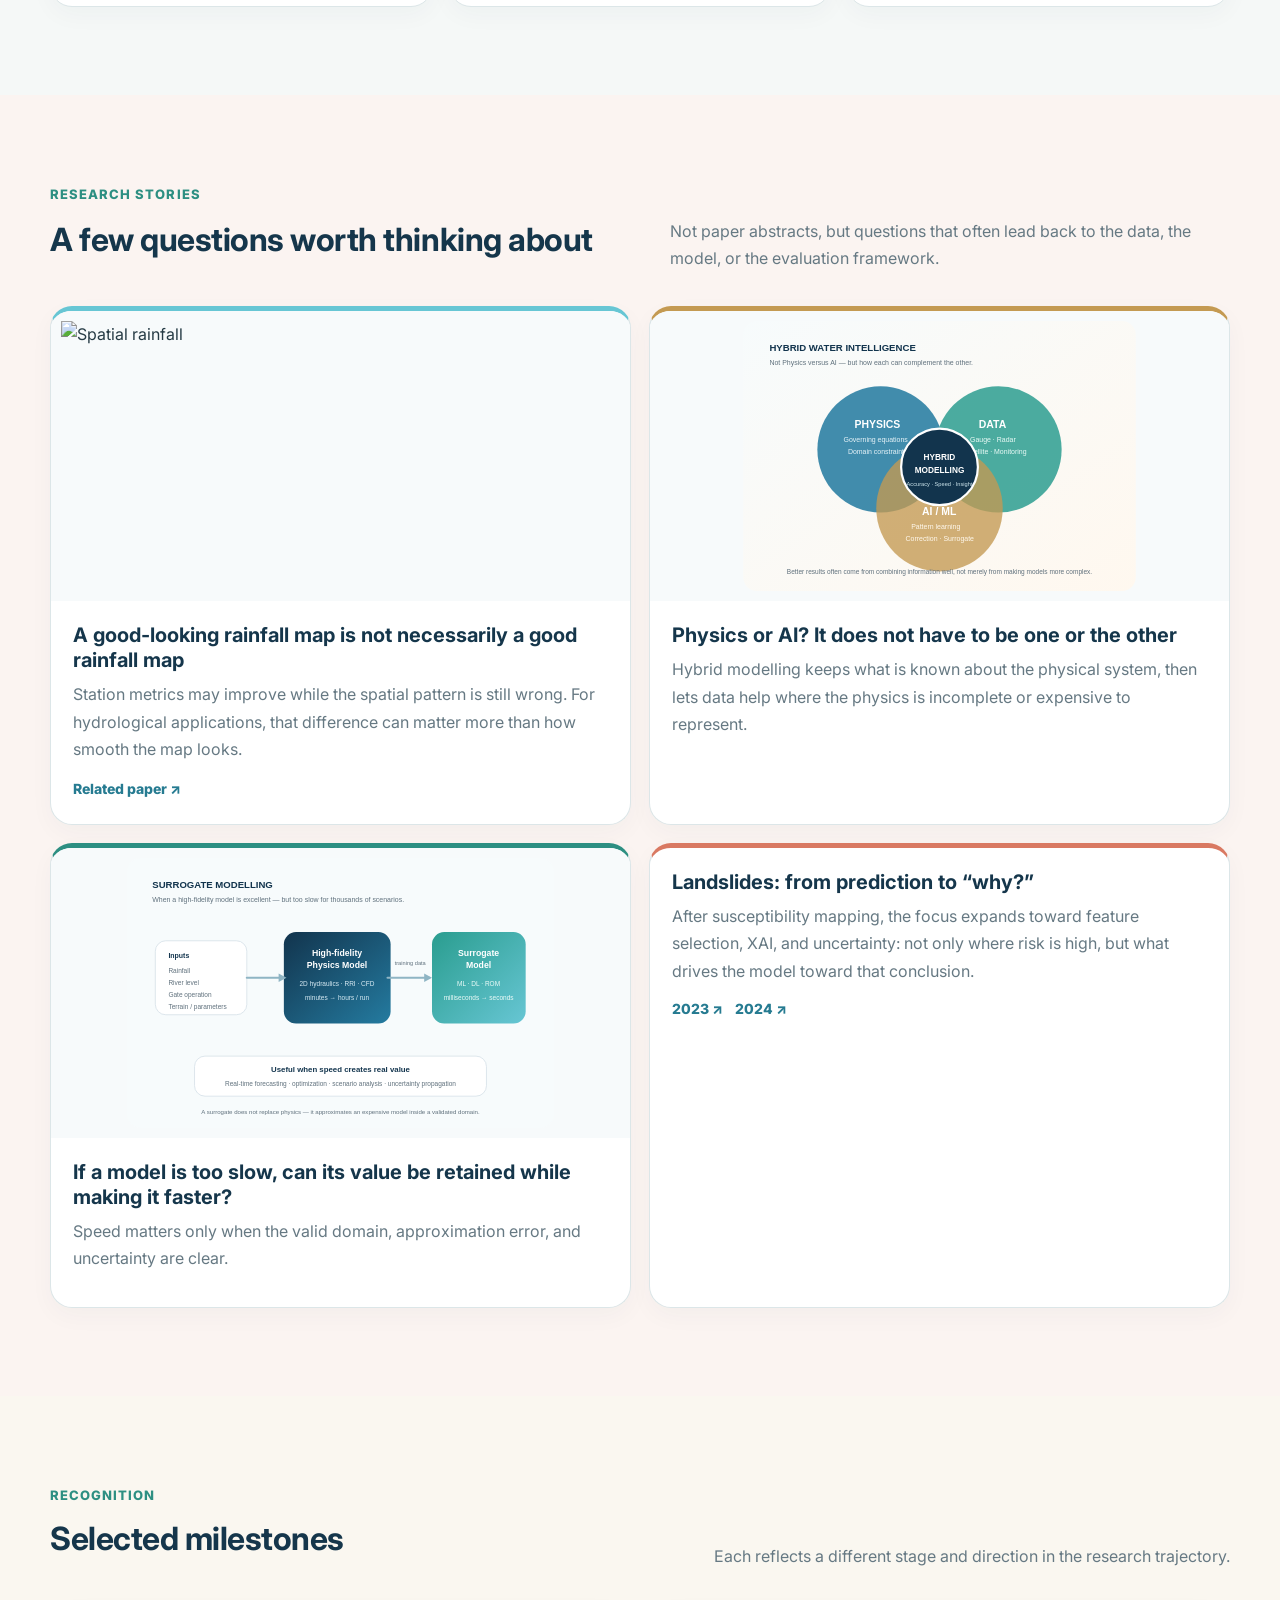
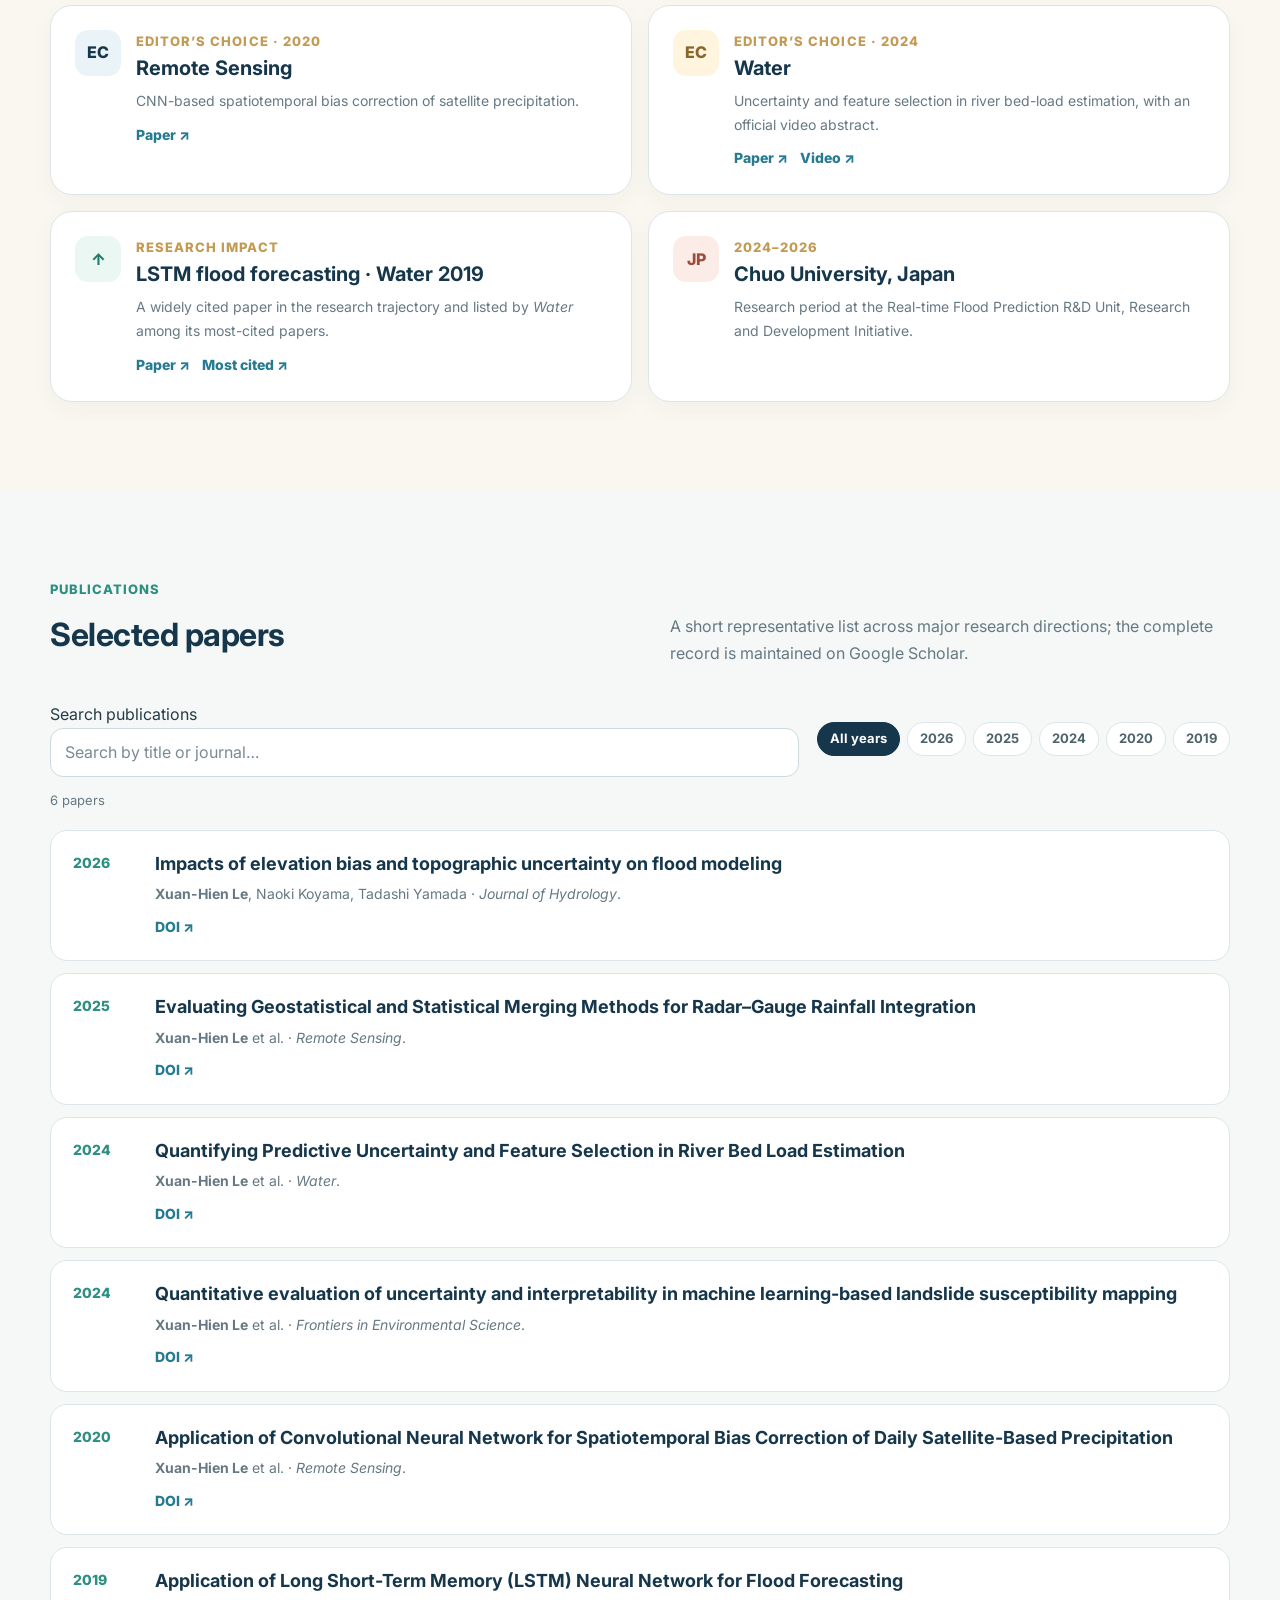
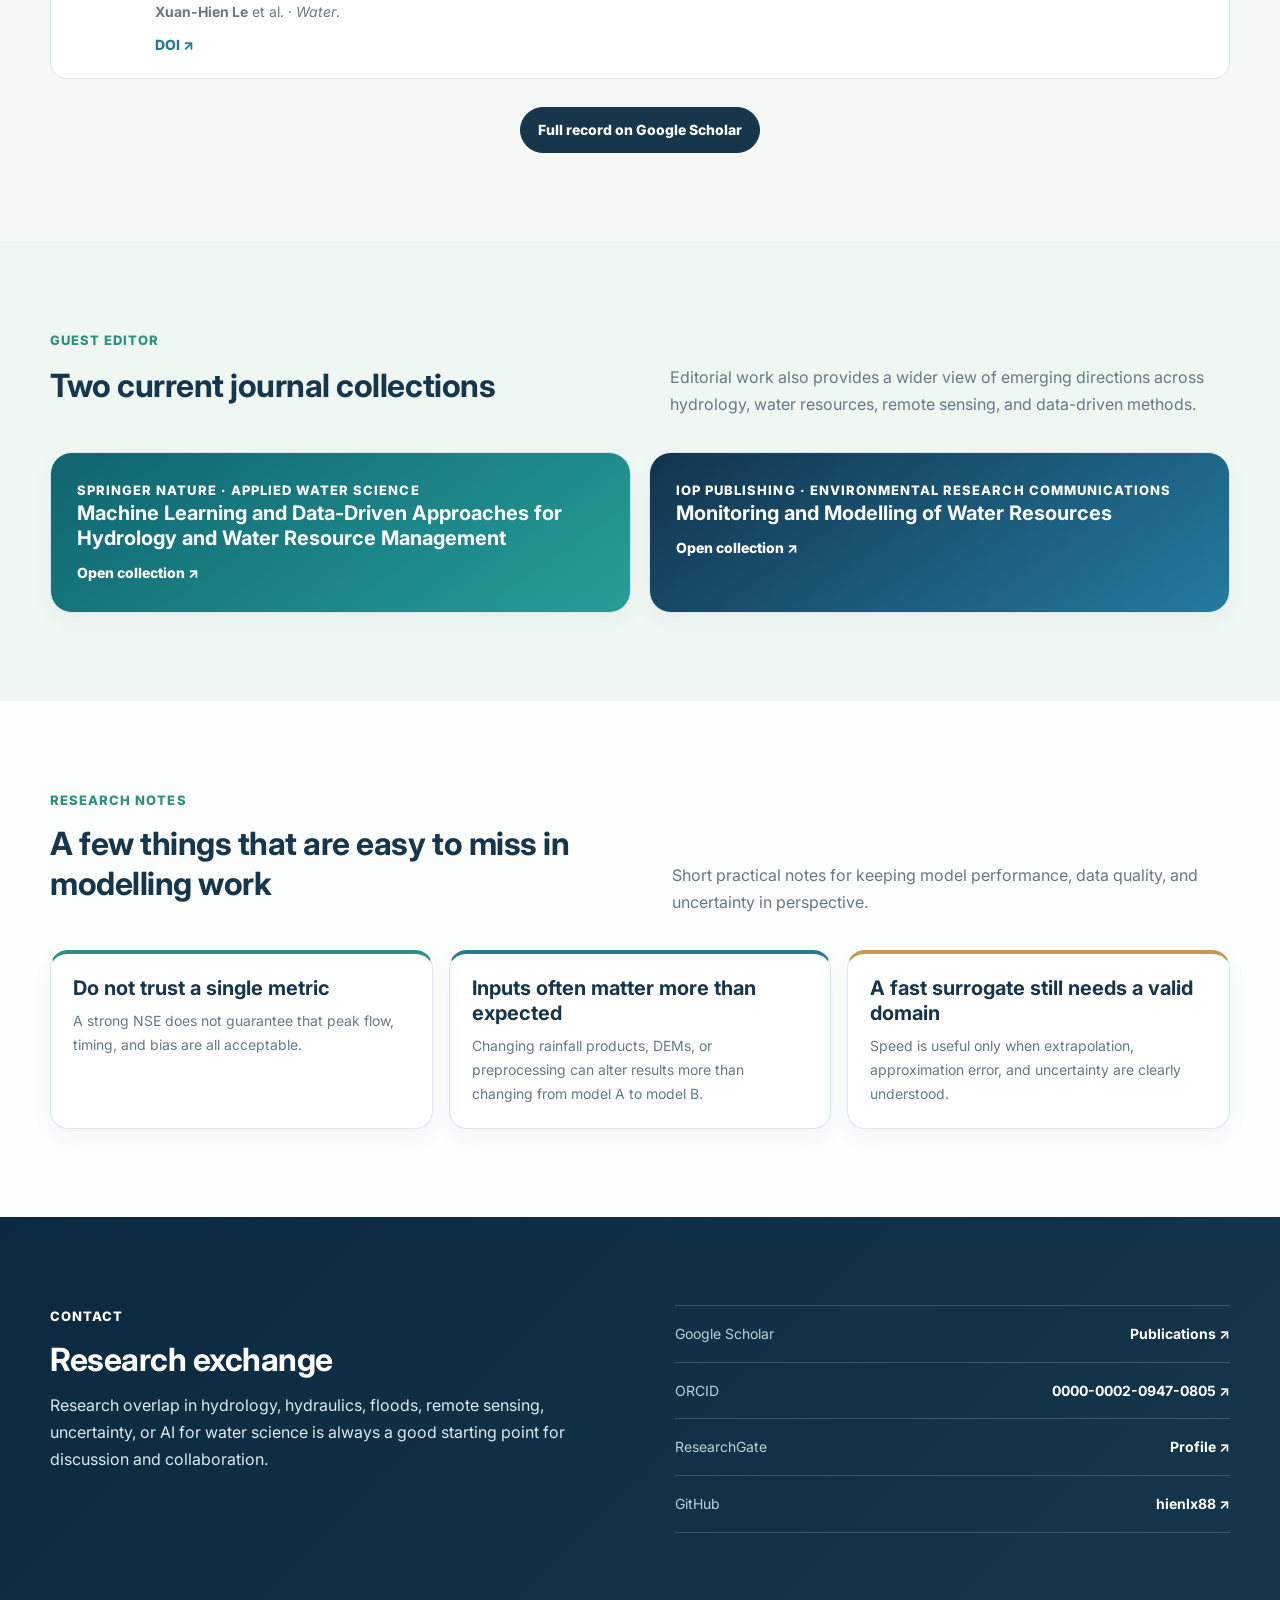
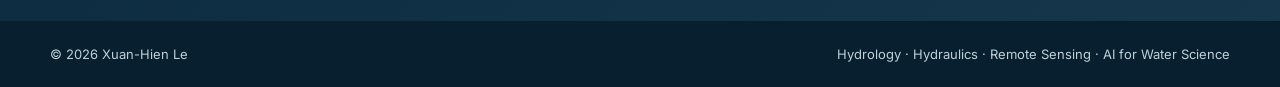
==== commit 4df4e31b: "Refresh English research portfolio experience" ====
--- a/en/index.html
+++ b/en/index.html
@@ -84,13 +84,26 @@
   <article class="achievement"><div class="achievement-icon">JP</div><div><div class="meta">2024–2026</div><h3>Chuo University, Japan</h3><p>Research period at the Real-time Flood Prediction R&amp;D Unit, Research and Development Initiative.</p></div></article>
 </div></div></section>
 
-<section id="publications" class="section alt"><div class="container"><p class="section-kicker">Publications</p><div class="section-heading"><h2>Selected papers</h2><p>A short representative list across major research directions; the complete record is maintained on Google Scholar.</p></div><div class="pub-list">
-  <article class="publication"><div class="pub-year">2026</div><div><h3>Impacts of elevation bias and topographic uncertainty on flood modeling</h3><p><strong>Xuan-Hien Le</strong>, Naoki Koyama, Tadashi Yamada · <em>Journal of Hydrology</em>.</p><a href="https://doi.org/10.1016/j.jhydrol.2025.134832" target="_blank" rel="noopener">DOI ↗</a></div></article>
-  <article class="publication"><div class="pub-year">2025</div><div><h3>Evaluating Geostatistical and Statistical Merging Methods for Radar–Gauge Rainfall Integration</h3><p><strong>Xuan-Hien Le</strong> et al. · <em>Remote Sensing</em>.</p><a href="https://doi.org/10.3390/rs17152622" target="_blank" rel="noopener">DOI ↗</a></div></article>
-  <article class="publication"><div class="pub-year">2024</div><div><h3>Quantifying Predictive Uncertainty and Feature Selection in River Bed Load Estimation</h3><p><strong>Xuan-Hien Le</strong> et al. · <em>Water</em>.</p><a href="https://doi.org/10.3390/w16141945" target="_blank" rel="noopener">DOI ↗</a></div></article>
-  <article class="publication"><div class="pub-year">2024</div><div><h3>Quantitative evaluation of uncertainty and interpretability in machine learning-based landslide susceptibility mapping</h3><p><strong>Xuan-Hien Le</strong> et al. · <em>Frontiers in Environmental Science</em>.</p><a href="https://doi.org/10.3389/fenvs.2024.1424988" target="_blank" rel="noopener">DOI ↗</a></div></article>
-  <article class="publication"><div class="pub-year">2020</div><div><h3>Application of Convolutional Neural Network for Spatiotemporal Bias Correction of Daily Satellite-Based Precipitation</h3><p><strong>Xuan-Hien Le</strong> et al. · <em>Remote Sensing</em>.</p><a href="https://doi.org/10.3390/rs12172731" target="_blank" rel="noopener">DOI ↗</a></div></article>
-  <article class="publication"><div class="pub-year">2019</div><div><h3>Application of Long Short-Term Memory (LSTM) Neural Network for Flood Forecasting</h3><p><strong>Xuan-Hien Le</strong> et al. · <em>Water</em>.</p><a href="https://doi.org/10.3390/w11071387" target="_blank" rel="noopener">DOI ↗</a></div></article>
+<section id="publications" class="section alt"><div class="container"><p class="section-kicker">Publications</p><div class="section-heading"><h2>Selected papers</h2><p>A short representative list across major research directions; the complete record is maintained on Google Scholar.</p></div><div class="publication-tools">
+      <label class="publication-search"><span class="sr-only">Search publications</span><input type="search" data-publication-search placeholder="Search by title or journal…" autocomplete="off"></label>
+      <div class="year-filters" role="group" aria-label="Filter publications by year">
+        <button type="button" class="is-active" data-year-filter="all" aria-pressed="true">All years</button>
+        <button type="button" data-year-filter="2026" aria-pressed="false">2026</button>
+        <button type="button" data-year-filter="2025" aria-pressed="false">2025</button>
+        <button type="button" data-year-filter="2024" aria-pressed="false">2024</button>
+        <button type="button" data-year-filter="2020" aria-pressed="false">2020</button>
+        <button type="button" data-year-filter="2019" aria-pressed="false">2019</button>
+      </div>
+      <p class="publication-count" data-publication-count data-single="1 paper" data-plural="{n} papers" aria-live="polite">6 papers</p>
+    </div>
+    <p class="publication-empty" data-publication-empty hidden>No matching papers found.</p>
+    <div class="pub-list">
+  <article class="publication" data-year="2026"><div class="pub-year">2026</div><div><h3>Impacts of elevation bias and topographic uncertainty on flood modeling</h3><p><strong>Xuan-Hien Le</strong>, Naoki Koyama, Tadashi Yamada · <em>Journal of Hydrology</em>.</p><a href="https://doi.org/10.1016/j.jhydrol.2025.134832" target="_blank" rel="noopener">DOI ↗</a></div></article>
+  <article class="publication" data-year="2025"><div class="pub-year">2025</div><div><h3>Evaluating Geostatistical and Statistical Merging Methods for Radar–Gauge Rainfall Integration</h3><p><strong>Xuan-Hien Le</strong> et al. · <em>Remote Sensing</em>.</p><a href="https://doi.org/10.3390/rs17152622" target="_blank" rel="noopener">DOI ↗</a></div></article>
+  <article class="publication" data-year="2024"><div class="pub-year">2024</div><div><h3>Quantifying Predictive Uncertainty and Feature Selection in River Bed Load Estimation</h3><p><strong>Xuan-Hien Le</strong> et al. · <em>Water</em>.</p><a href="https://doi.org/10.3390/w16141945" target="_blank" rel="noopener">DOI ↗</a></div></article>
+  <article class="publication" data-year="2024"><div class="pub-year">2024</div><div><h3>Quantitative evaluation of uncertainty and interpretability in machine learning-based landslide susceptibility mapping</h3><p><strong>Xuan-Hien Le</strong> et al. · <em>Frontiers in Environmental Science</em>.</p><a href="https://doi.org/10.3389/fenvs.2024.1424988" target="_blank" rel="noopener">DOI ↗</a></div></article>
+  <article class="publication" data-year="2020"><div class="pub-year">2020</div><div><h3>Application of Convolutional Neural Network for Spatiotemporal Bias Correction of Daily Satellite-Based Precipitation</h3><p><strong>Xuan-Hien Le</strong> et al. · <em>Remote Sensing</em>.</p><a href="https://doi.org/10.3390/rs12172731" target="_blank" rel="noopener">DOI ↗</a></div></article>
+  <article class="publication" data-year="2019"><div class="pub-year">2019</div><div><h3>Application of Long Short-Term Memory (LSTM) Neural Network for Flood Forecasting</h3><p><strong>Xuan-Hien Le</strong> et al. · <em>Water</em>.</p><a href="https://doi.org/10.3390/w11071387" target="_blank" rel="noopener">DOI ↗</a></div></article>
 </div><div class="center"><a class="button primary" href="https://scholar.google.com/citations?user=APNFD3cAAAAJ" target="_blank" rel="noopener">Full record on Google Scholar</a></div></div></section>
 
 <section id="service" class="section mint"><div class="container"><p class="section-kicker">Guest Editor</p><div class="section-heading"><h2>Two current journal collections</h2><p>Editorial work also provides a wider view of emerging directions across hydrology, water resources, remote sensing, and data-driven methods.</p></div><div class="editorial-row"><article class="editorial-box"><div class="meta">Springer Nature · Applied Water Science</div><h3>Machine Learning and Data-Driven Approaches for Hydrology and Water Resource Management</h3><a href="https://link.springer.com/collections/ajaaacbbhe" target="_blank" rel="noopener">Open collection ↗</a></article><article class="editorial-box"><div class="meta">IOP Publishing · Environmental Research Communications</div><h3>Monitoring and Modelling of Water Resources</h3><a href="https://iopscience.iop.org/collections/erc-260210-1057" target="_blank" rel="noopener">Open collection ↗</a></article></div></div></section>
@@ -100,6 +113,7 @@
 <section id="contact" class="section contact-section"><div class="container contact-grid"><div><p class="section-kicker">Contact</p><h2>Research exchange</h2><p>Research overlap in hydrology, hydraulics, floods, remote sensing, uncertainty, or AI for water science is always a good starting point for discussion and collaboration.</p></div><div class="contact-links"><a href="https://scholar.google.com/citations?user=APNFD3cAAAAJ" target="_blank" rel="noopener"><span>Google Scholar</span><strong>Publications ↗</strong></a><a href="https://orcid.org/0000-0002-0947-0805" target="_blank" rel="noopener"><span>ORCID</span><strong>0000-0002-0947-0805 ↗</strong></a><a href="https://www.researchgate.net/profile/Xuan-Hien-Le" target="_blank" rel="noopener"><span>ResearchGate</span><strong>Profile ↗</strong></a><a href="https://github.com/hienlx88" target="_blank" rel="noopener"><span>GitHub</span><strong>hienlx88 ↗</strong></a></div></div></section>
 </main>
 <footer><div class="container footer-wrap"><span>© <span id="year"></span> Xuan-Hien Le</span><span>Hydrology · Hydraulics · Remote Sensing · AI for Water Science</span></div></footer>
+<button class="back-to-top" type="button" aria-label="Back to top" aria-hidden="true" tabindex="-1">↑</button>
 <script src="../script.js"></script>
 </body>
 </html>
--- a/styles.css
+++ b/styles.css
@@ -55,3 +55,49 @@
 @media(max-width:900px){.nav-wrap{flex-wrap:wrap;padding:11px 0}.nav-toggle{display:block;margin-left:auto}.nav{display:none;order:4;width:100%;flex-direction:column;align-items:flex-start;padding:12px 0}.nav.open{display:flex}.langbar{order:3;width:100%;justify-content:flex-end}.hero{padding:62px 0}.hero-grid,.about-grid,.focus-grid,.visual-story,.contact-grid{grid-template-columns:1fr;gap:34px}.profile-card{max-width:410px}.cards,.achievements,.story-grid,.editorial-row,.tip-row{grid-template-columns:1fr}.section-heading{display:block}.section{padding:62px 0}.publication{grid-template-columns:1fr;gap:4px}}
 @media(max-width:560px){:root{--text-section:28px;--text-hero:40px}.container{width:min(var(--max),calc(100% - 28px))}.highlight-strip{grid-template-columns:1fr}.actions .button{width:100%}.research-visual img,.story-card img{height:240px}.footer-wrap{display:block}.achievement{grid-template-columns:1fr}.brand{font-size:17px}.brand small{font-size:12px}}
 @media(prefers-reduced-motion:reduce){html{scroll-behavior:auto}.reveal{opacity:1;transform:none;transition:none}.button,.card{transition:none}}
+
+/* Visual refresh: clearer editorial hierarchy, calmer surfaces, and stronger focus states. */
+:root{--navy:#15364b;--blue:#267b91;--teal:#2d8f82;--ink:#263b45;--muted:#667983;--line:#dce6e8;--ice:#f5f8f7;--mint:#eff7f3;--sand:#faf7f0;--rose:#fbf4f1;--shadow:0 16px 42px rgba(21,54,75,.075)}
+:focus-visible{outline:3px solid #db9a61;outline-offset:3px}
+.site-header{transition:box-shadow .2s ease,background-color .2s ease}
+.site-header.is-scrolled{box-shadow:0 8px 28px rgba(18,52,77,.08);background:rgba(255,255,255,.97)}
+.nav a{position:relative;padding:8px 0;transition:color .18s ease}
+.nav a:after{content:"";position:absolute;left:0;right:100%;bottom:2px;height:2px;border-radius:2px;background:var(--teal);transition:right .18s ease}
+.nav a:hover:after,.nav a[aria-current="location"]:after{right:0}
+.nav a[aria-current="location"]{color:var(--navy)}
+.hero{background:radial-gradient(ellipse at 84% 18%,rgba(45,143,130,.11),transparent 35%),linear-gradient(135deg,#fbfcfa 0%,#f0f6f4 58%,#fbf7ef 100%)}
+.eyebrow{display:inline-flex;align-items:center;padding:7px 11px;border:1px solid rgba(45,143,130,.2);border-radius:999px;background:rgba(255,255,255,.75);letter-spacing:.055em}
+.hero h1{max-width:700px;font-size:clamp(42px,5.5vw,64px);line-height:1.05;letter-spacing:-.045em}
+.hero-titleline{max-width:680px;font-size:clamp(20px,2.2vw,25px);line-height:1.35}
+.hero-copy{font-size:17px;line-height:1.8}
+.hero-note{border-left-color:var(--gold);box-shadow:0 8px 24px rgba(18,52,77,.035)}
+.profile-card{border-radius:26px}
+.card,.story-card,.achievement,.editorial-box,.profile-card,.tip-box{box-shadow:0 8px 24px rgba(21,54,75,.035)}
+.card,.story-card,.achievement,.tip-box{transition:transform .2s ease,box-shadow .2s ease,border-color .2s ease}
+.card:hover,.story-card:hover,.achievement:hover,.tip-box:hover{transform:translateY(-3px);box-shadow:0 16px 32px rgba(21,54,75,.09);border-color:#bfd2d3}
+.section{padding:88px 0}
+.section-heading{margin-bottom:34px}
+.section-heading h2{max-width:680px}
+.hero-overview .overview-title{font-size:clamp(30px,3.5vw,40px);letter-spacing:-.025em}
+.overview-figure{border-radius:24px;box-shadow:0 18px 48px rgba(18,52,77,.09)}
+.publication-tools{display:grid;grid-template-columns:minmax(220px,1fr) auto;gap:12px 18px;align-items:center;margin:0 0 18px}
+.publication-search{display:block}
+.publication-search input{width:100%;min-height:46px;border:1px solid #cbdadd;border-radius:13px;padding:10px 14px;font:inherit;color:var(--ink);background:#fff}
+.publication-search input::placeholder{color:#7a8b92}
+.year-filters{display:flex;flex-wrap:wrap;gap:7px}
+.year-filters button{border:1px solid var(--line);border-radius:999px;background:white;padding:8px 12px;color:#4c626d;font:700 13px/1.2 Inter,system-ui,sans-serif;cursor:pointer;transition:background .15s ease,color .15s ease,border-color .15s ease}
+.year-filters button:hover{border-color:var(--teal);color:var(--navy)}
+.year-filters button.is-active{background:var(--navy);border-color:var(--navy);color:#fff}
+.publication-count{grid-column:1/-1;margin:0;color:var(--muted);font-size:13px}
+.pub-list{display:grid;gap:12px;border:0}
+.publication{grid-template-columns:64px minmax(0,1fr);gap:18px;margin:0;padding:20px 22px;border:1px solid var(--line);border-radius:17px;background:#fff;transition:transform .18s ease,border-color .18s ease,box-shadow .18s ease}
+.publication:hover{transform:translateY(-2px);border-color:#b8cdce;box-shadow:0 12px 28px rgba(21,54,75,.07)}
+.publication h3{font-size:18px;line-height:1.42}
+.publication[hidden]{display:none}
+.publication-empty{padding:18px;border-radius:14px;background:#fff;color:var(--muted)}
+.back-to-top{position:fixed;right:22px;bottom:22px;z-index:70;width:48px;height:48px;border:0;border-radius:50%;background:var(--navy);color:#fff;font-size:24px;line-height:1;box-shadow:0 8px 24px rgba(18,52,77,.2);cursor:pointer;opacity:0;transform:translateY(8px);pointer-events:none;transition:opacity .18s ease,transform .18s ease}
+.back-to-top.is-visible{opacity:1;transform:none;pointer-events:auto}
+@media(max-width:1040px){.nav{gap:13px}.nav a{font-size:12px}}
+@media(max-width:900px){.section{padding:68px 0}.section-heading{margin-bottom:26px}.publication-tools{grid-template-columns:1fr}.publication-count{grid-column:auto}.nav a{font-size:15px}.hero-grid{gap:40px}}
+@media(max-width:560px){.hero{padding:54px 0 48px}.hero h1{font-size:42px}.hero-copy{font-size:16px}.section{padding:58px 0}.publication{grid-template-columns:1fr;gap:5px;padding:18px}.publication h3{font-size:17px}.year-filters{gap:6px}.year-filters button{padding:8px 10px}.back-to-top{right:14px;bottom:14px}}
+@media(prefers-reduced-motion:reduce){.nav a:after,.site-header,.card,.story-card,.achievement,.tip-box,.publication,.back-to-top{transition:none}}
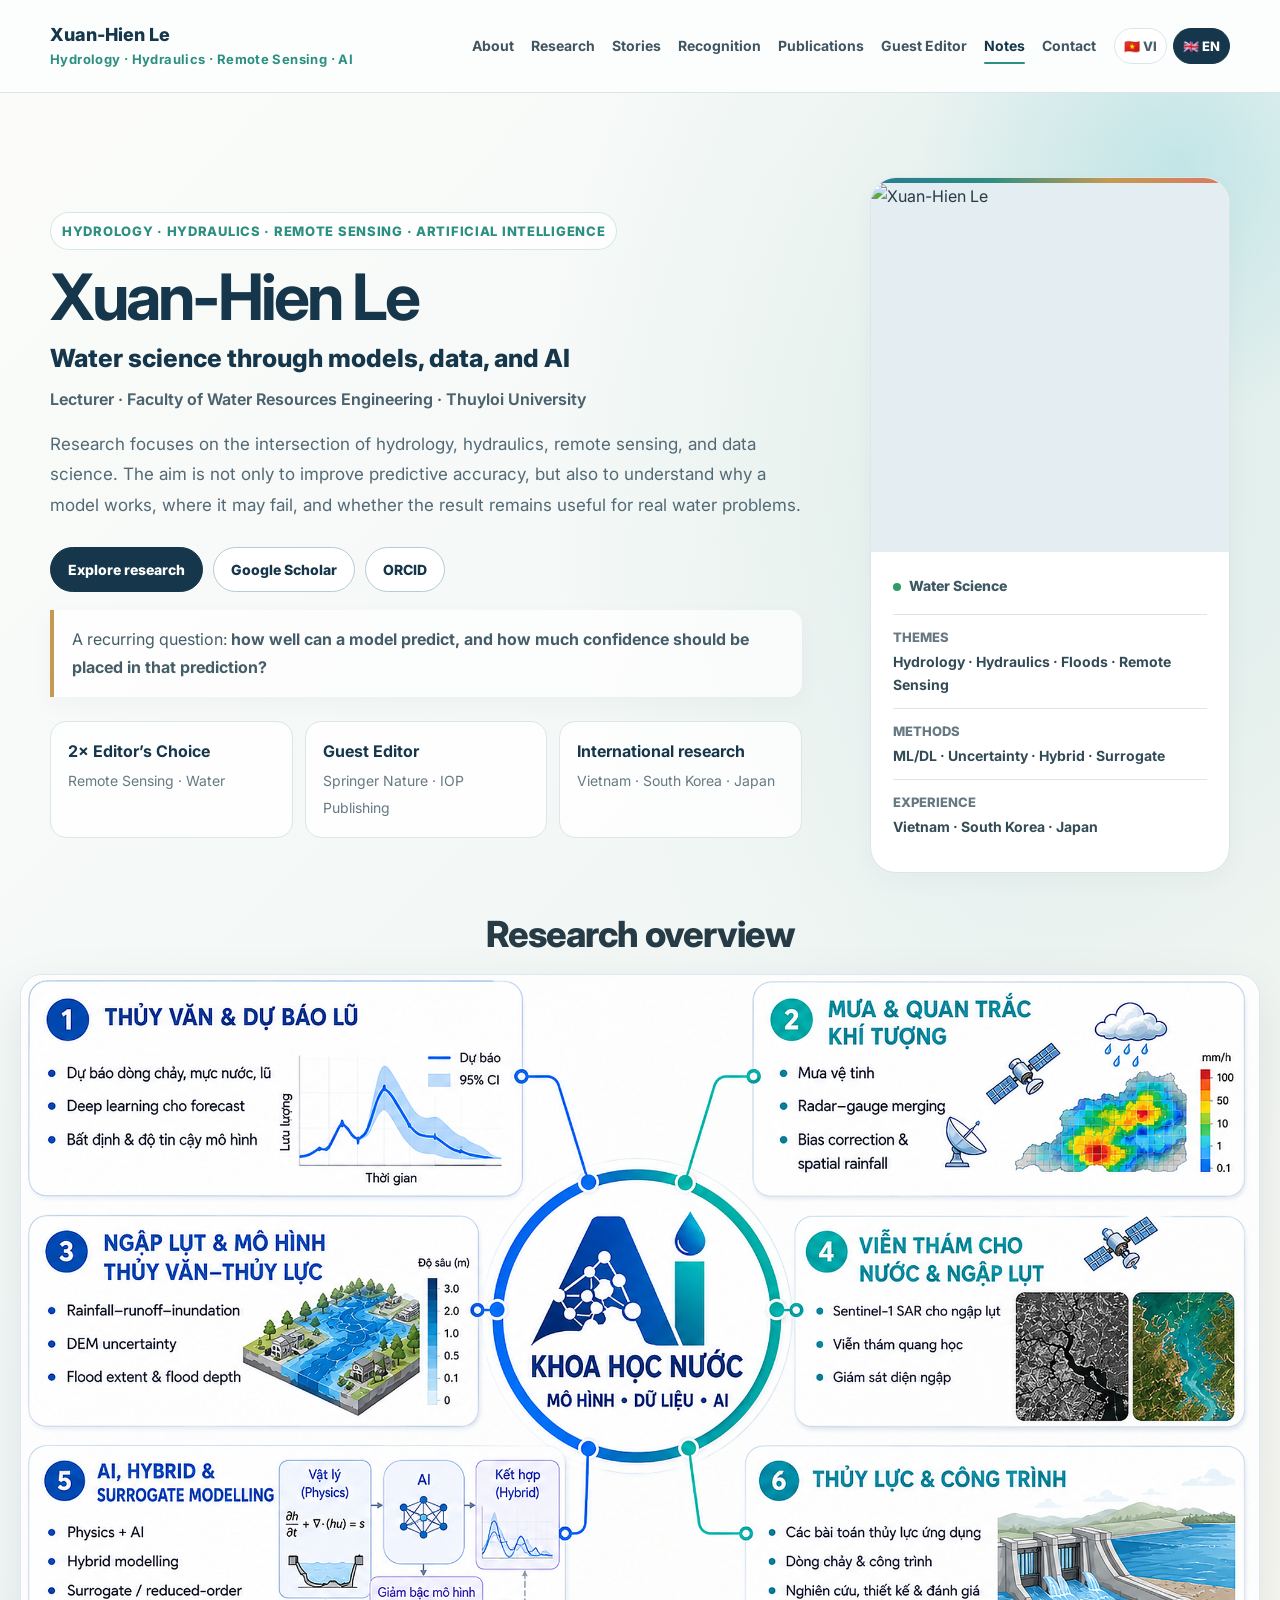
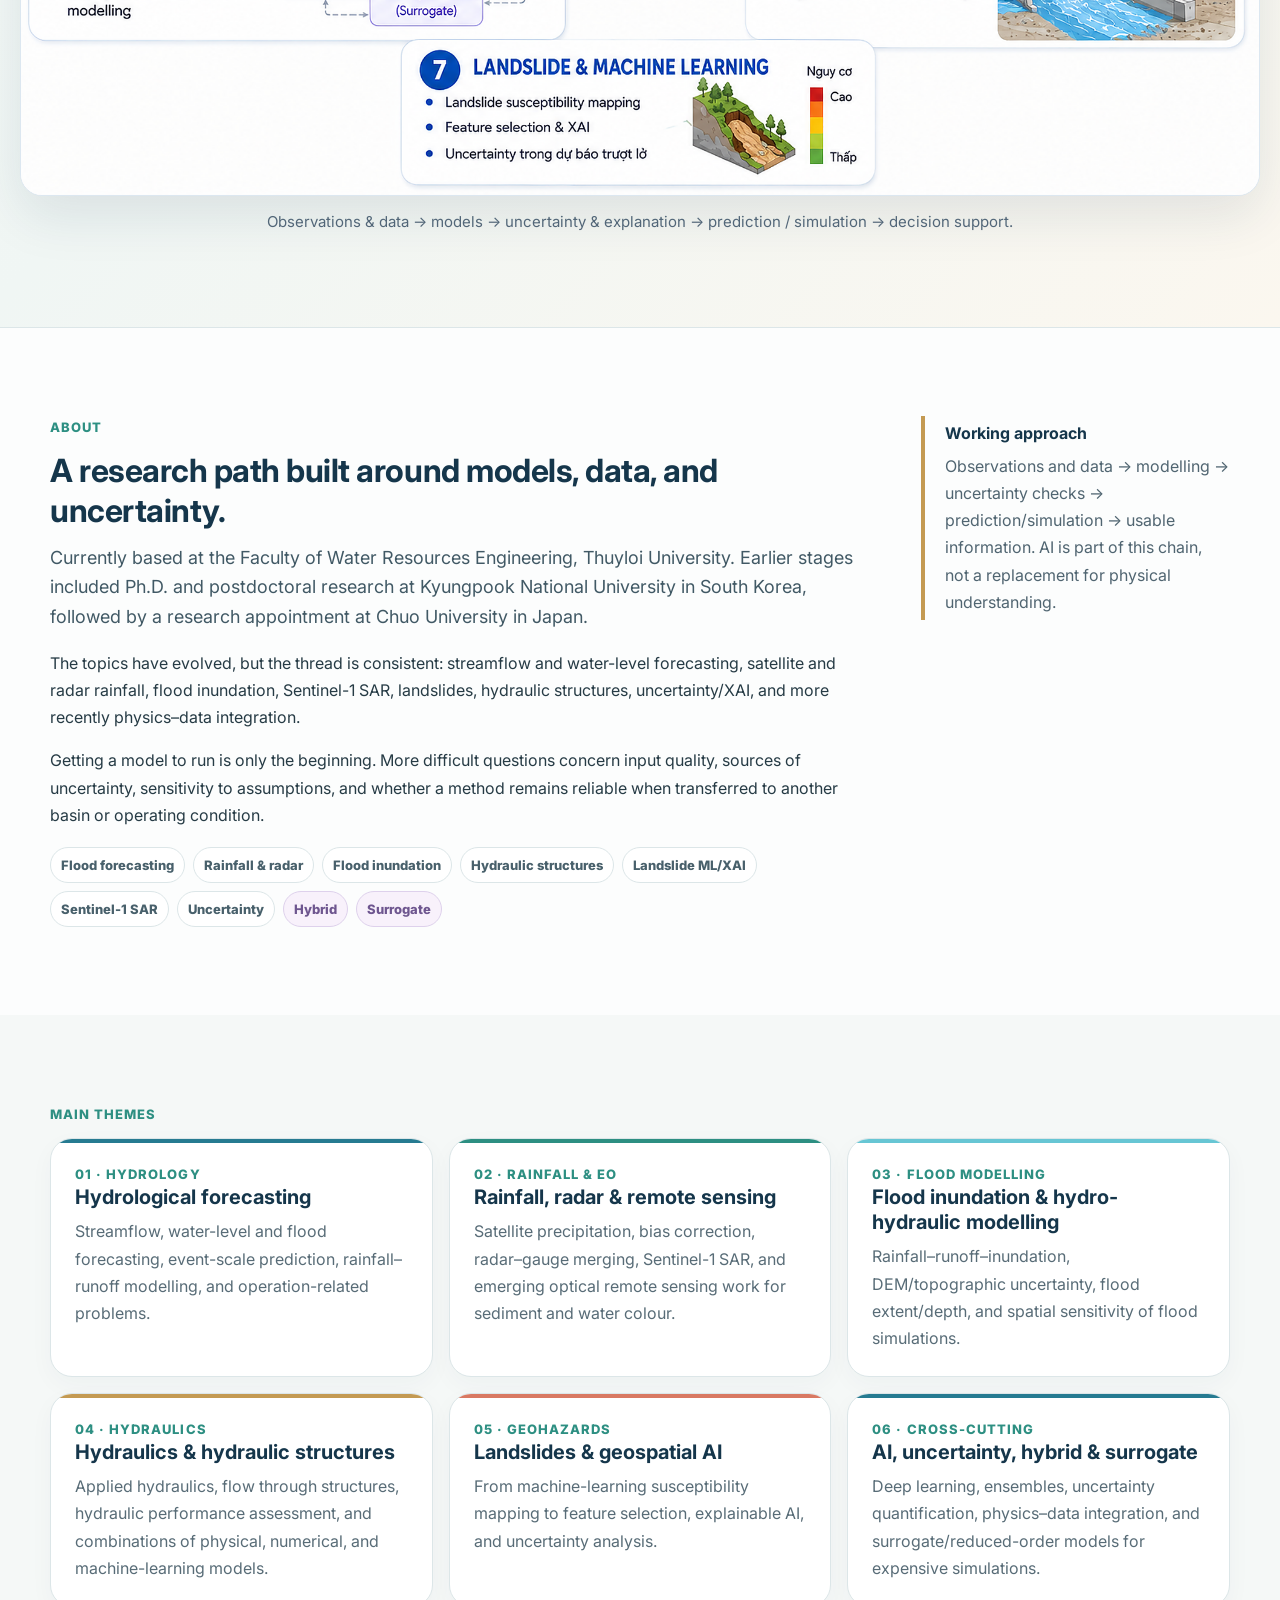
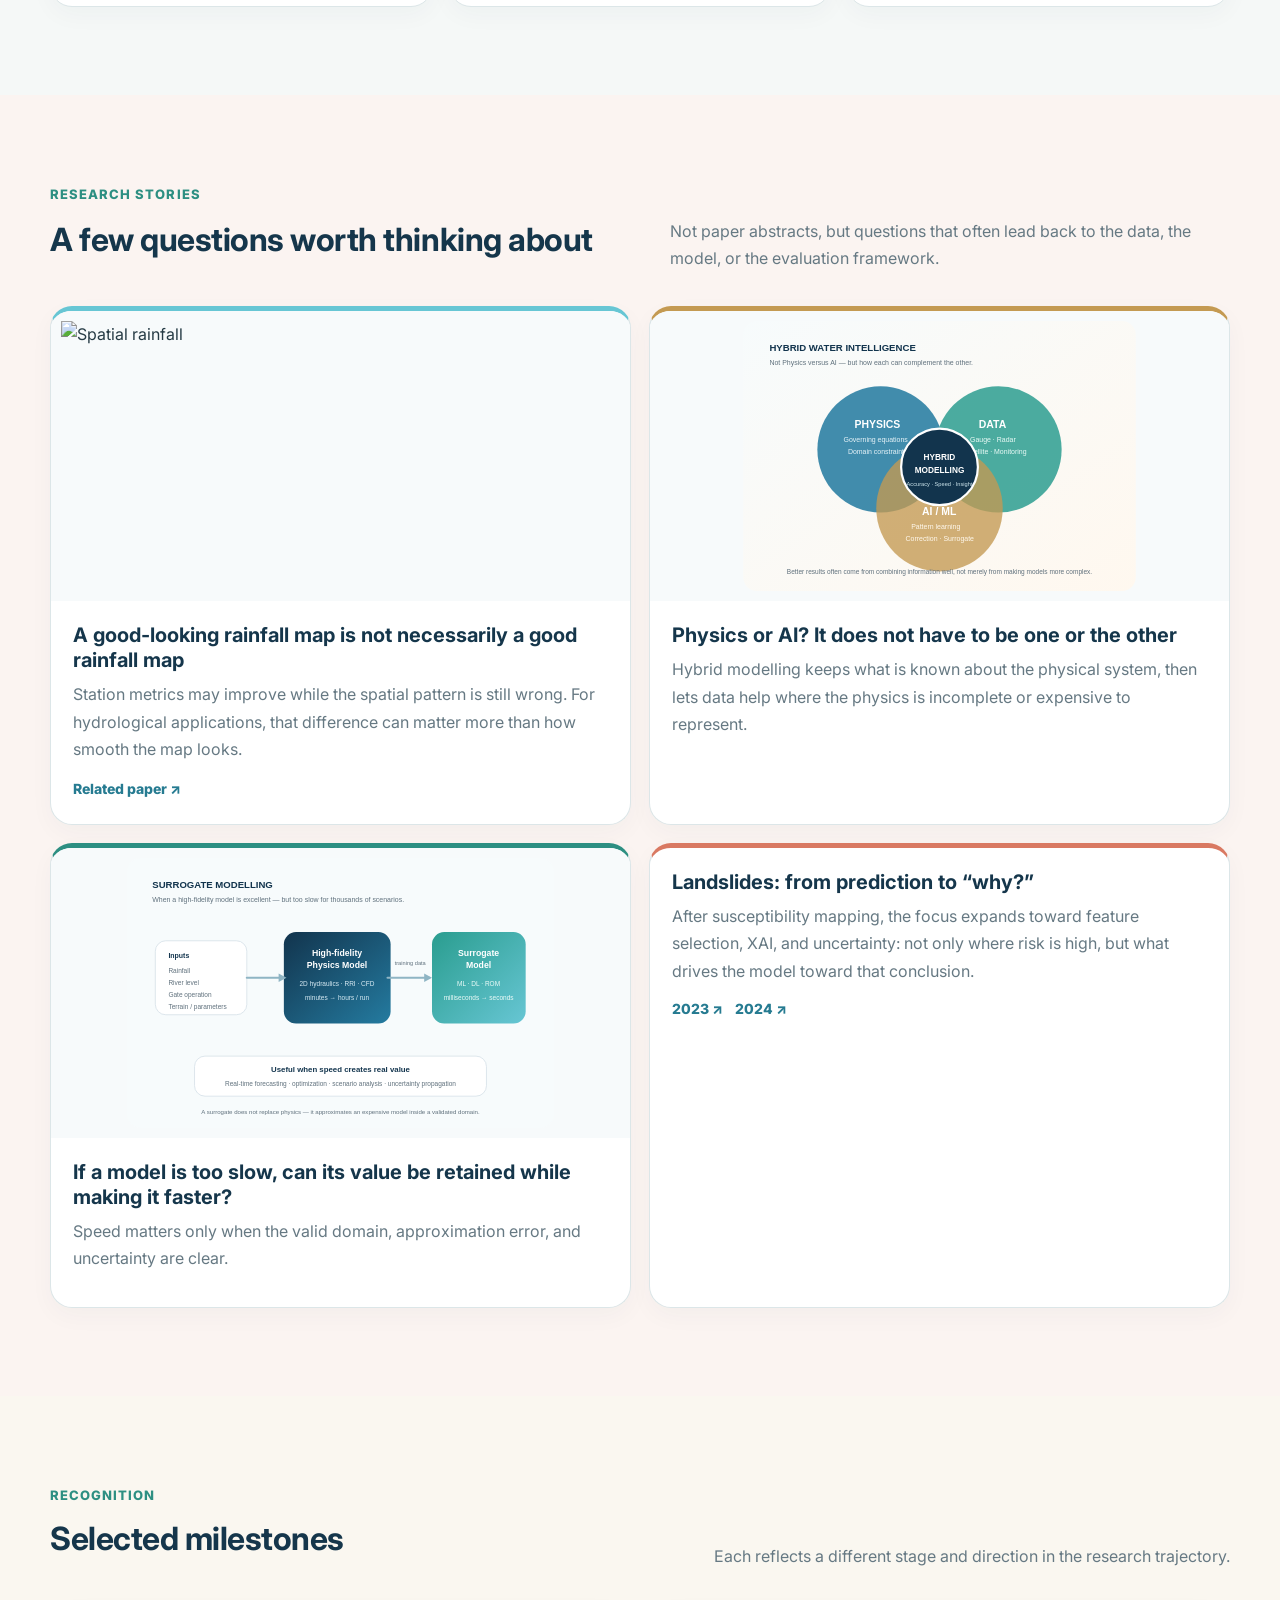
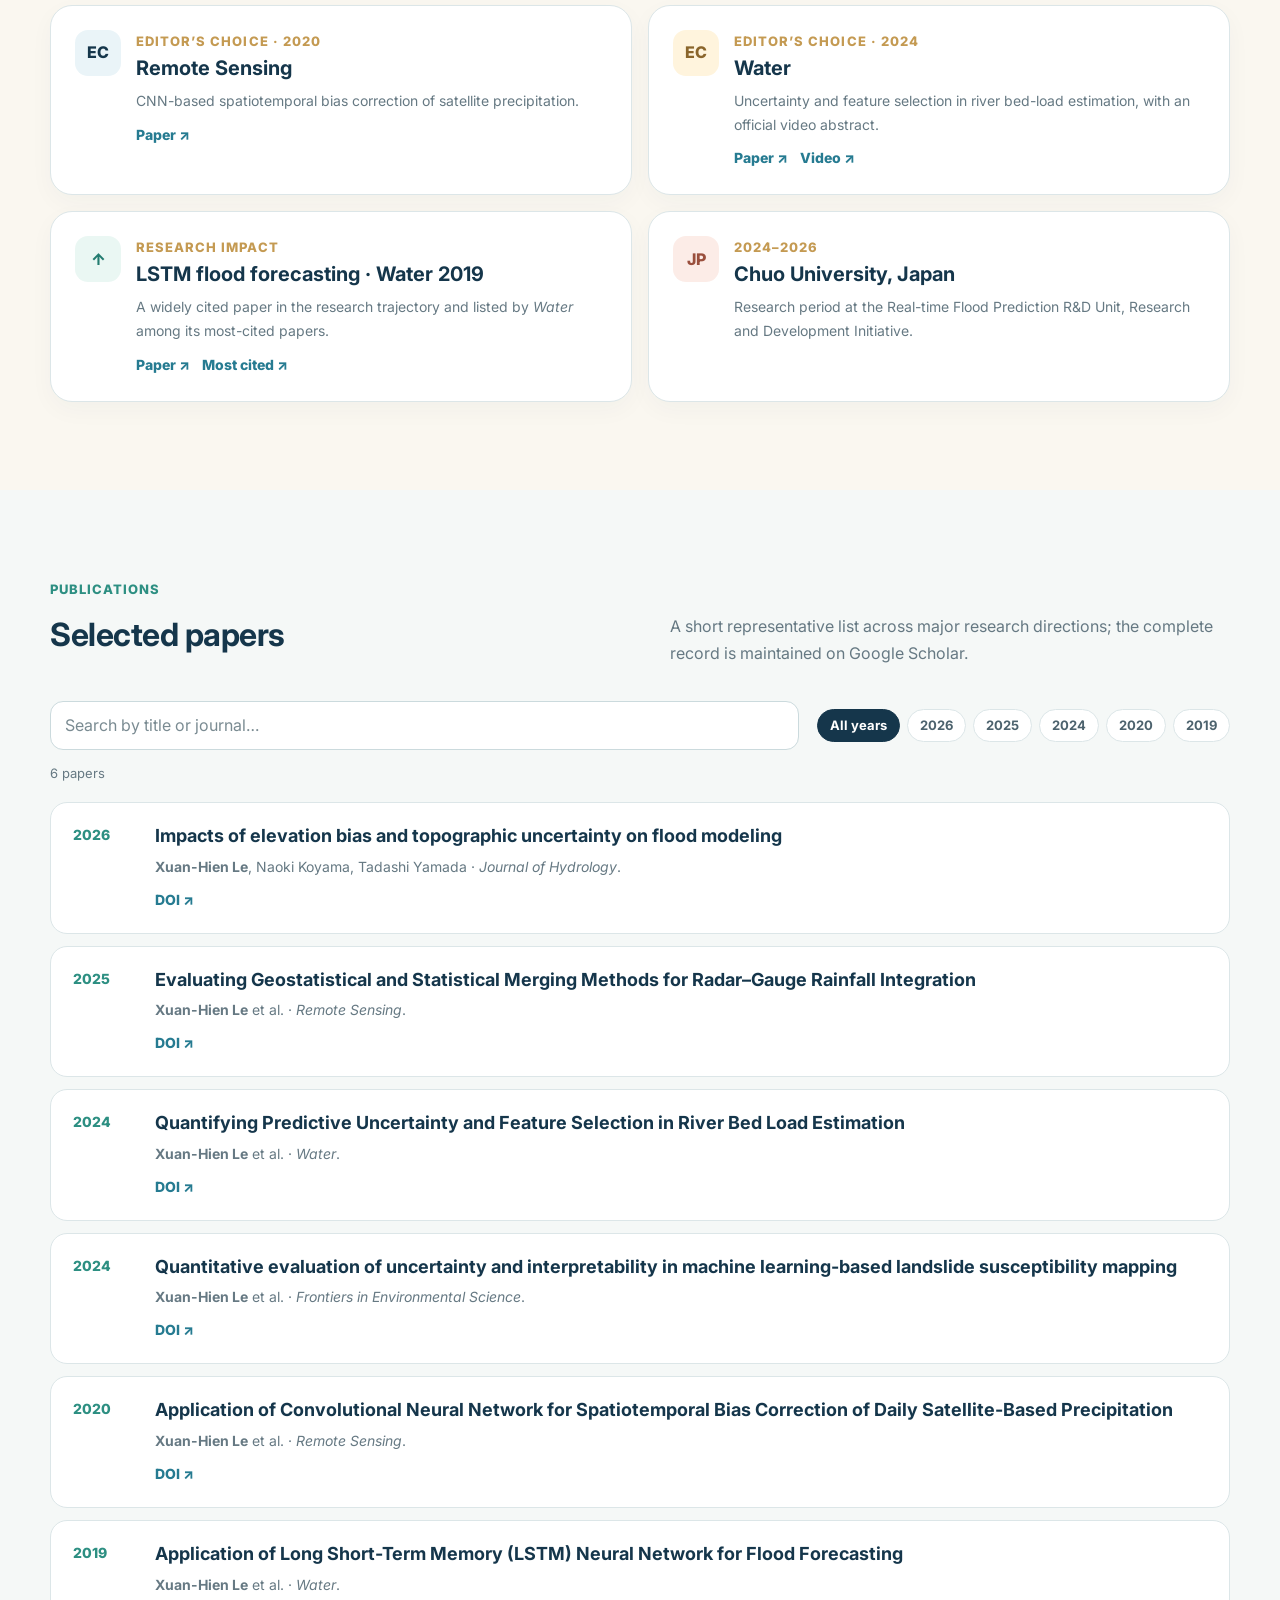
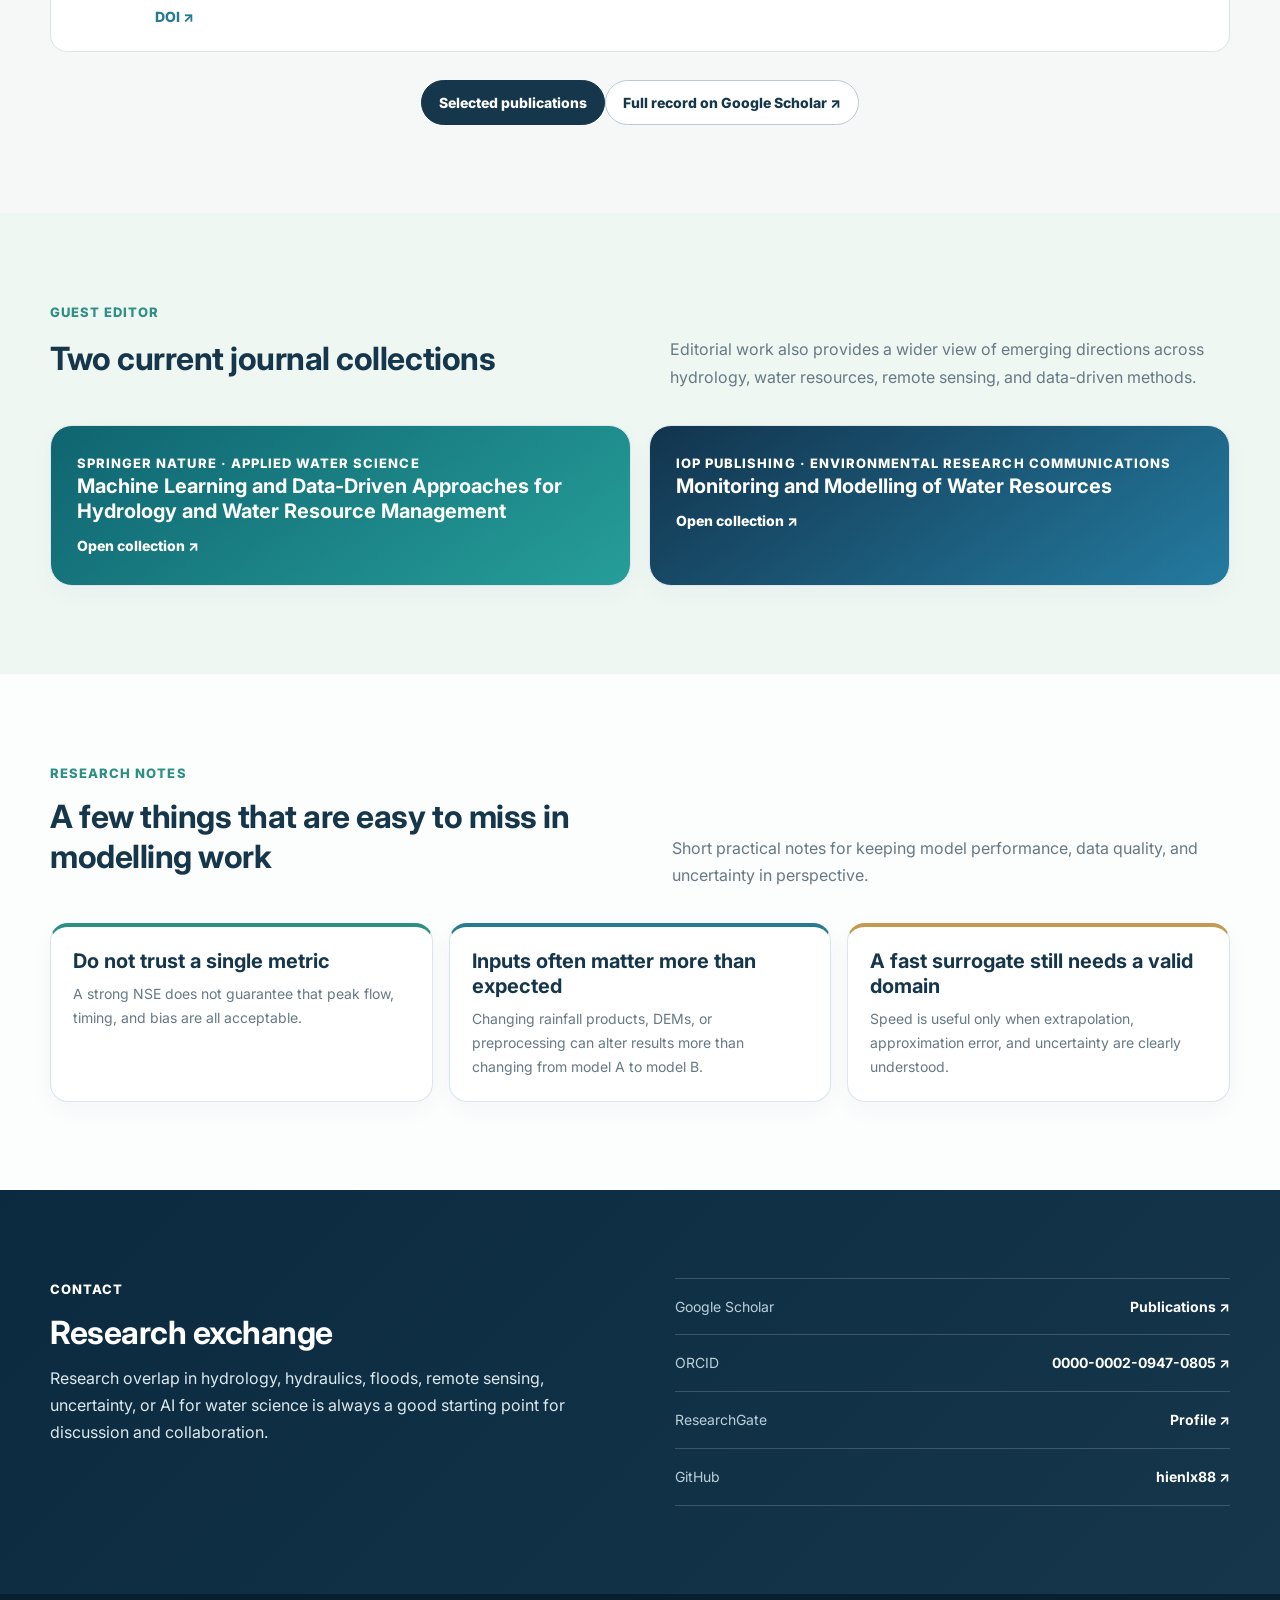
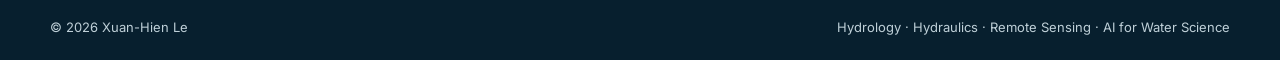
==== commit d351c2d1: "Link a dedicated publications page from the English site" ====
--- a/en/index.html
+++ b/en/index.html
@@ -104,7 +104,7 @@
   <article class="publication" data-year="2024"><div class="pub-year">2024</div><div><h3>Quantitative evaluation of uncertainty and interpretability in machine learning-based landslide susceptibility mapping</h3><p><strong>Xuan-Hien Le</strong> et al. · <em>Frontiers in Environmental Science</em>.</p><a href="https://doi.org/10.3389/fenvs.2024.1424988" target="_blank" rel="noopener">DOI ↗</a></div></article>
   <article class="publication" data-year="2020"><div class="pub-year">2020</div><div><h3>Application of Convolutional Neural Network for Spatiotemporal Bias Correction of Daily Satellite-Based Precipitation</h3><p><strong>Xuan-Hien Le</strong> et al. · <em>Remote Sensing</em>.</p><a href="https://doi.org/10.3390/rs12172731" target="_blank" rel="noopener">DOI ↗</a></div></article>
   <article class="publication" data-year="2019"><div class="pub-year">2019</div><div><h3>Application of Long Short-Term Memory (LSTM) Neural Network for Flood Forecasting</h3><p><strong>Xuan-Hien Le</strong> et al. · <em>Water</em>.</p><a href="https://doi.org/10.3390/w11071387" target="_blank" rel="noopener">DOI ↗</a></div></article>
-</div><div class="center"><a class="button primary" href="https://scholar.google.com/citations?user=APNFD3cAAAAJ" target="_blank" rel="noopener">Full record on Google Scholar</a></div></div></section>
+</div><div class="center publication-actions"><a class="button primary" href="publications.html">Selected publications</a><a class="button" href="https://scholar.google.com/citations?user=APNFD3cAAAAJ" target="_blank" rel="noopener">Full record on Google Scholar ↗</a></div></div></section>
 
 <section id="service" class="section mint"><div class="container"><p class="section-kicker">Guest Editor</p><div class="section-heading"><h2>Two current journal collections</h2><p>Editorial work also provides a wider view of emerging directions across hydrology, water resources, remote sensing, and data-driven methods.</p></div><div class="editorial-row"><article class="editorial-box"><div class="meta">Springer Nature · Applied Water Science</div><h3>Machine Learning and Data-Driven Approaches for Hydrology and Water Resource Management</h3><a href="https://link.springer.com/collections/ajaaacbbhe" target="_blank" rel="noopener">Open collection ↗</a></article><article class="editorial-box"><div class="meta">IOP Publishing · Environmental Research Communications</div><h3>Monitoring and Modelling of Water Resources</h3><a href="https://iopscience.iop.org/collections/erc-260210-1057" target="_blank" rel="noopener">Open collection ↗</a></article></div></div></section>
 
--- a/styles.css
+++ b/styles.css
@@ -101,3 +101,5 @@
 @media(max-width:900px){.section{padding:68px 0}.section-heading{margin-bottom:26px}.publication-tools{grid-template-columns:1fr}.publication-count{grid-column:auto}.nav a{font-size:15px}.hero-grid{gap:40px}}
 @media(max-width:560px){.hero{padding:54px 0 48px}.hero h1{font-size:42px}.hero-copy{font-size:16px}.section{padding:58px 0}.publication{grid-template-columns:1fr;gap:5px;padding:18px}.publication h3{font-size:17px}.year-filters{gap:6px}.year-filters button{padding:8px 10px}.back-to-top{right:14px;bottom:14px}}
 @media(prefers-reduced-motion:reduce){.nav a:after,.site-header,.card,.story-card,.achievement,.tip-box,.publication,.back-to-top{transition:none}}
+
+.sr-only{position:absolute!important;width:1px!important;height:1px!important;padding:0!important;margin:-1px!important;overflow:hidden!important;clip:rect(0,0,0,0)!important;white-space:nowrap!important;border:0!important}
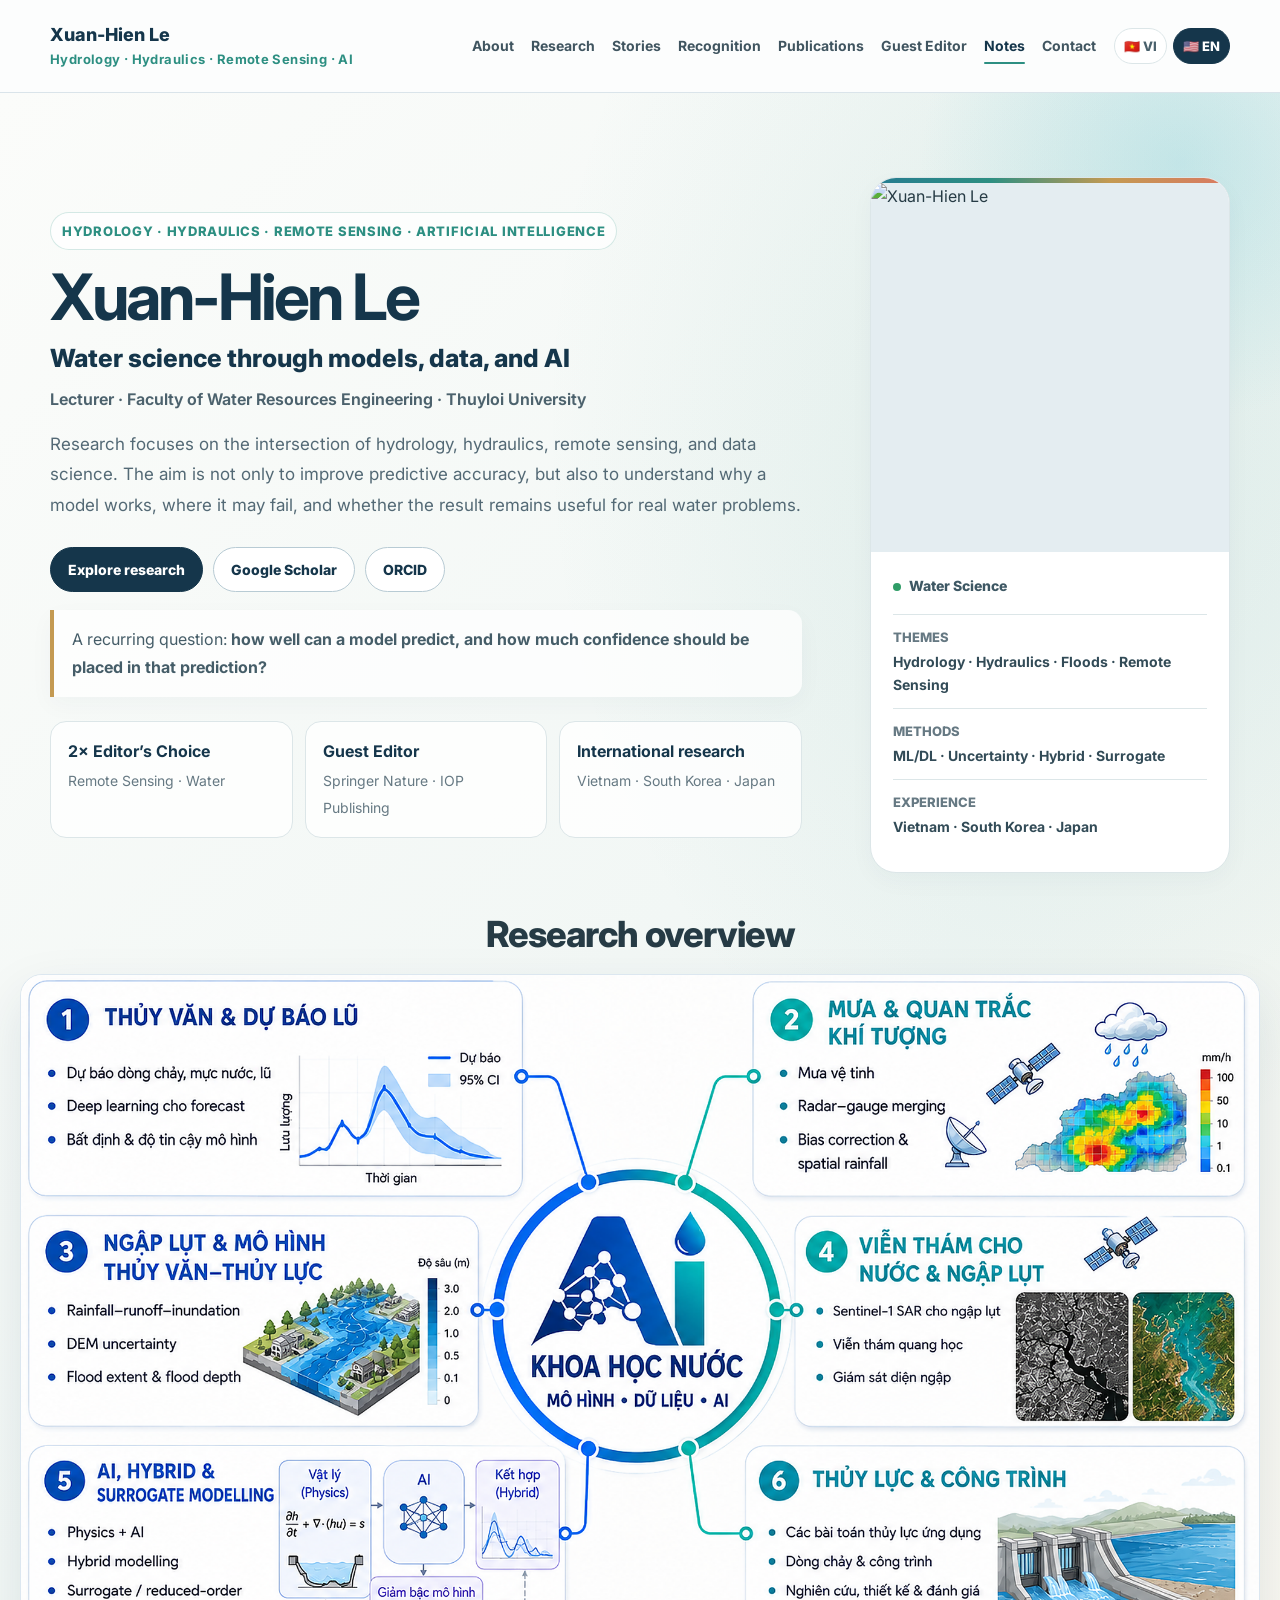
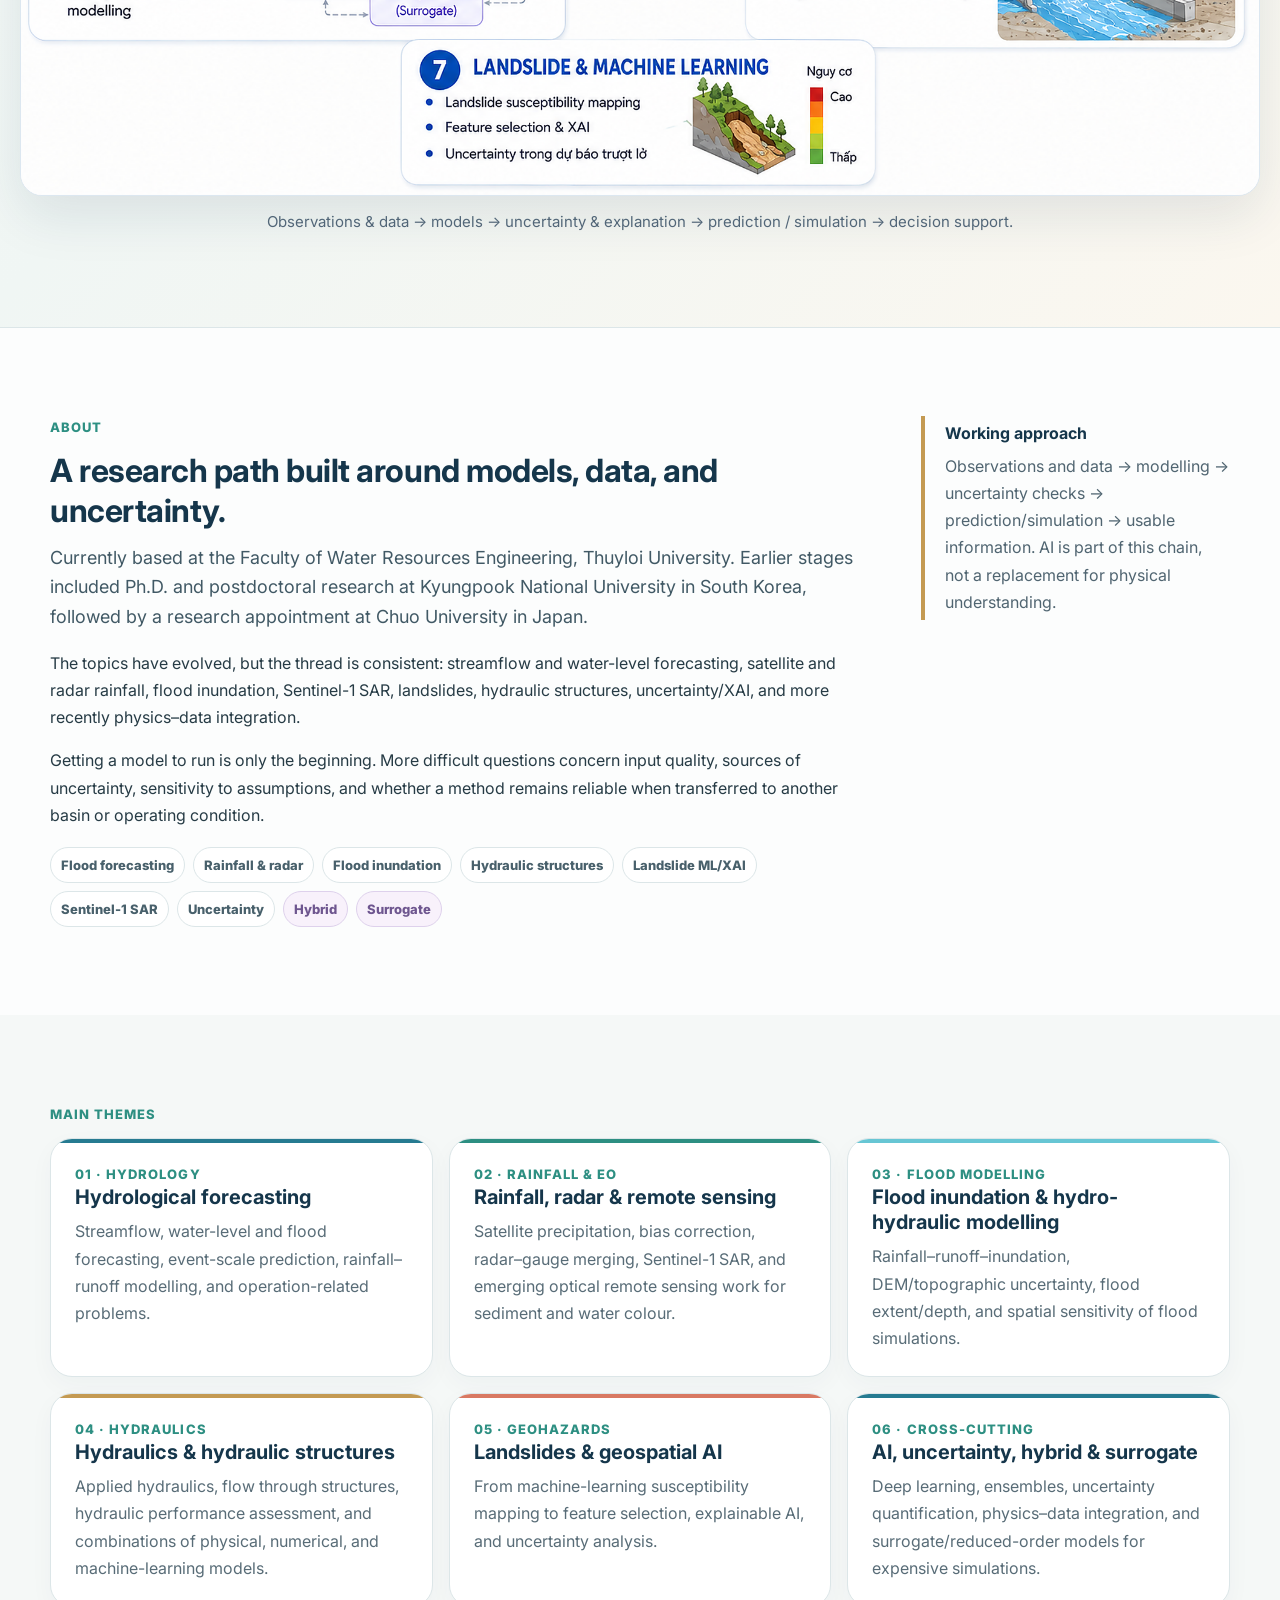
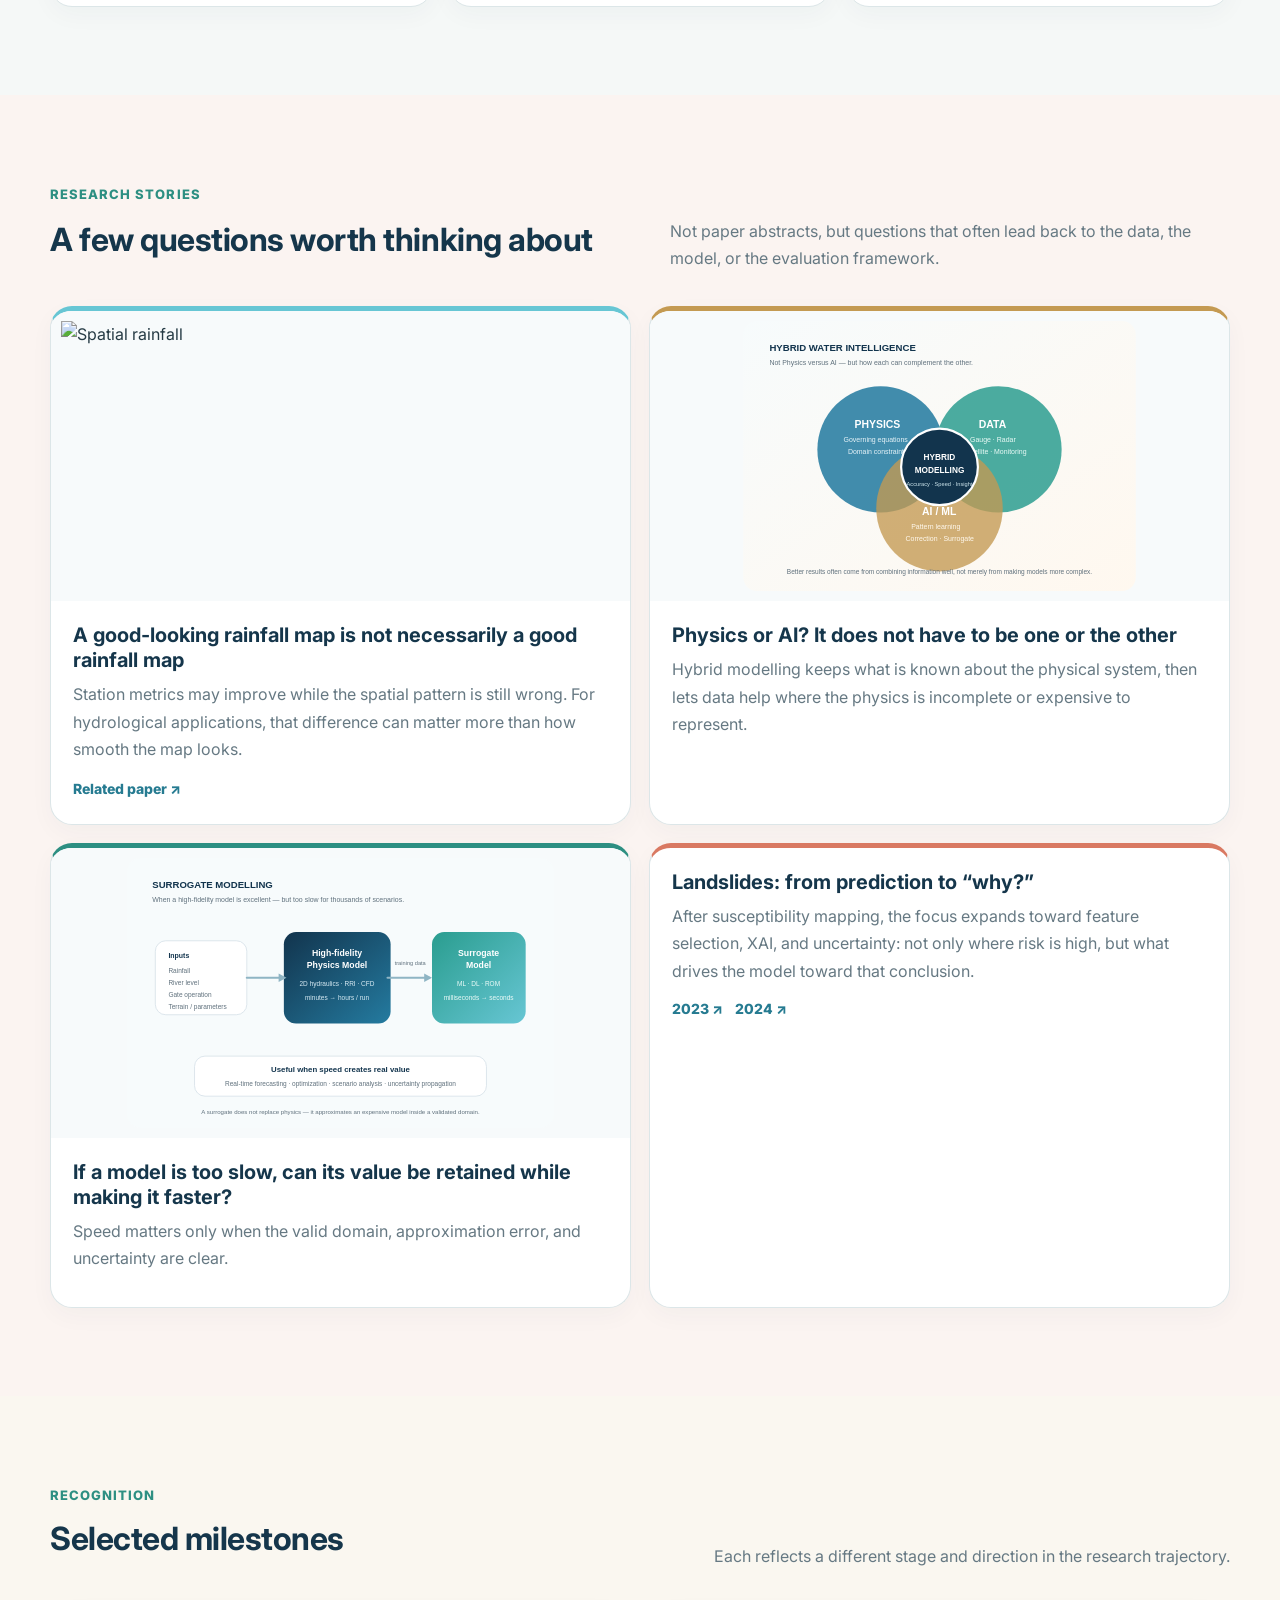
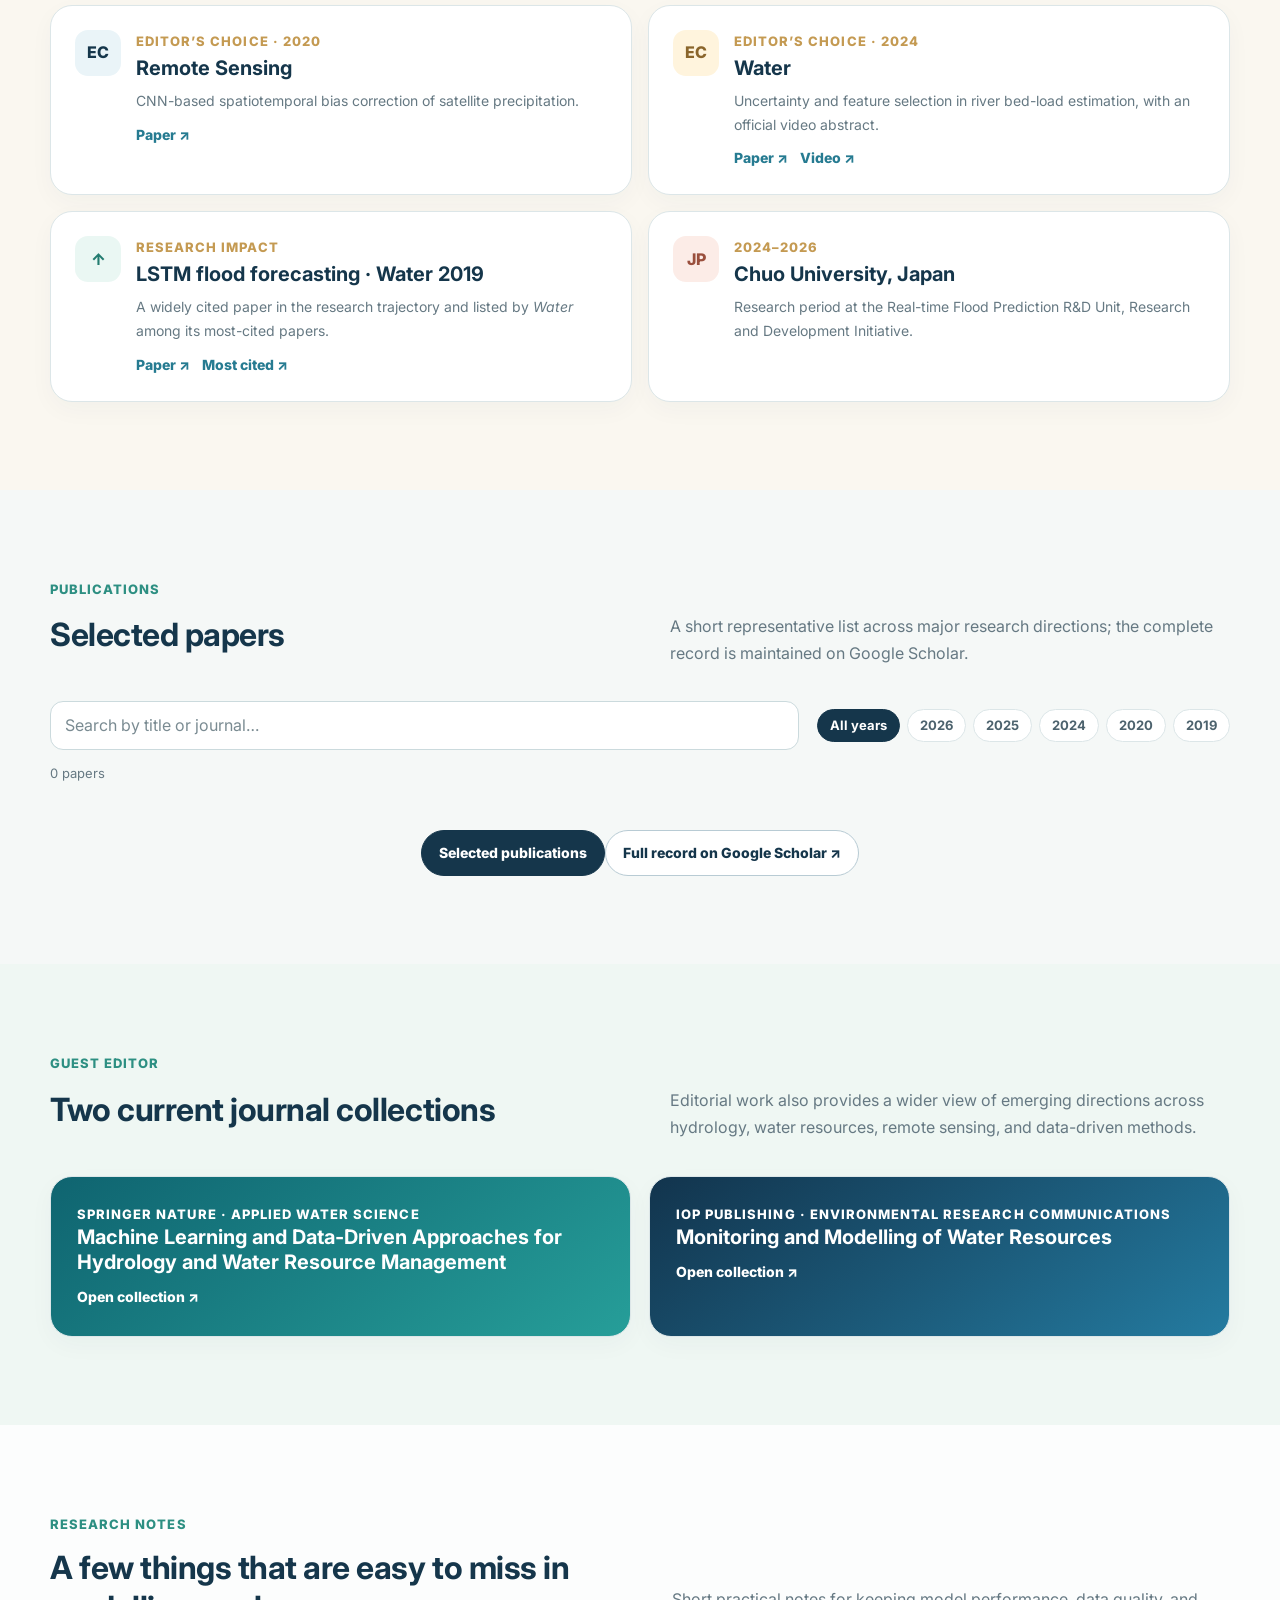
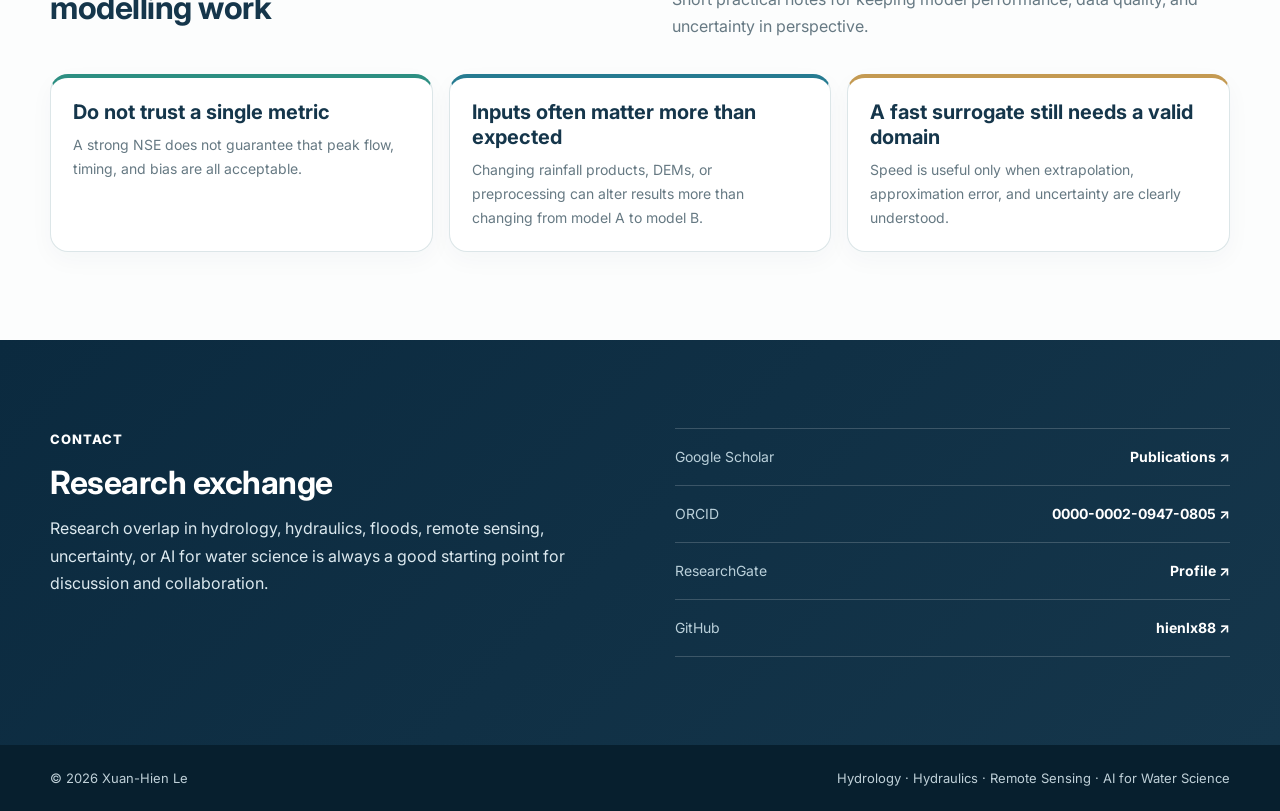
==== commit 8ab486f8: "Update publication rendering and use the US flag for English" ====
--- a/en/index.html
+++ b/en/index.html
@@ -25,7 +25,7 @@
     <nav class="nav" aria-label="Primary navigation">
       <a href="#about">About</a><a href="#research">Research</a><a href="#stories">Stories</a><a href="#impact">Recognition</a><a href="#publications">Publications</a><a href="#service">Guest Editor</a><a href="#tips">Notes</a><a href="#contact">Contact</a>
     </nav>
-    <div class="langbar" aria-label="Language"><a href="../">🇻🇳 VI</a><a class="active" href="./" aria-current="page">🇬🇧 EN</a></div>
+    <div class="langbar" aria-label="Language"><a href="../">🇻🇳 VI</a><a class="active" href="./" aria-current="page">🇺🇸 EN</a></div>
   </div>
 </header>
 
@@ -97,14 +97,8 @@
       <p class="publication-count" data-publication-count data-single="1 paper" data-plural="{n} papers" aria-live="polite">6 papers</p>
     </div>
     <p class="publication-empty" data-publication-empty hidden>No matching papers found.</p>
-    <div class="pub-list">
-  <article class="publication" data-year="2026"><div class="pub-year">2026</div><div><h3>Impacts of elevation bias and topographic uncertainty on flood modeling</h3><p><strong>Xuan-Hien Le</strong>, Naoki Koyama, Tadashi Yamada · <em>Journal of Hydrology</em>.</p><a href="https://doi.org/10.1016/j.jhydrol.2025.134832" target="_blank" rel="noopener">DOI ↗</a></div></article>
-  <article class="publication" data-year="2025"><div class="pub-year">2025</div><div><h3>Evaluating Geostatistical and Statistical Merging Methods for Radar–Gauge Rainfall Integration</h3><p><strong>Xuan-Hien Le</strong> et al. · <em>Remote Sensing</em>.</p><a href="https://doi.org/10.3390/rs17152622" target="_blank" rel="noopener">DOI ↗</a></div></article>
-  <article class="publication" data-year="2024"><div class="pub-year">2024</div><div><h3>Quantifying Predictive Uncertainty and Feature Selection in River Bed Load Estimation</h3><p><strong>Xuan-Hien Le</strong> et al. · <em>Water</em>.</p><a href="https://doi.org/10.3390/w16141945" target="_blank" rel="noopener">DOI ↗</a></div></article>
-  <article class="publication" data-year="2024"><div class="pub-year">2024</div><div><h3>Quantitative evaluation of uncertainty and interpretability in machine learning-based landslide susceptibility mapping</h3><p><strong>Xuan-Hien Le</strong> et al. · <em>Frontiers in Environmental Science</em>.</p><a href="https://doi.org/10.3389/fenvs.2024.1424988" target="_blank" rel="noopener">DOI ↗</a></div></article>
-  <article class="publication" data-year="2020"><div class="pub-year">2020</div><div><h3>Application of Convolutional Neural Network for Spatiotemporal Bias Correction of Daily Satellite-Based Precipitation</h3><p><strong>Xuan-Hien Le</strong> et al. · <em>Remote Sensing</em>.</p><a href="https://doi.org/10.3390/rs12172731" target="_blank" rel="noopener">DOI ↗</a></div></article>
-  <article class="publication" data-year="2019"><div class="pub-year">2019</div><div><h3>Application of Long Short-Term Memory (LSTM) Neural Network for Flood Forecasting</h3><p><strong>Xuan-Hien Le</strong> et al. · <em>Water</em>.</p><a href="https://doi.org/10.3390/w11071387" target="_blank" rel="noopener">DOI ↗</a></div></article>
-</div><div class="center publication-actions"><a class="button primary" href="publications.html">Selected publications</a><a class="button" href="https://scholar.google.com/citations?user=APNFD3cAAAAJ" target="_blank" rel="noopener">Full record on Google Scholar ↗</a></div></div></section>
+    <div class="pub-list" data-publications data-featured-only>
+  </div><div class="center publication-actions"><a class="button primary" href="publications.html">Selected publications</a><a class="button" href="https://scholar.google.com/citations?user=APNFD3cAAAAJ" target="_blank" rel="noopener">Full record on Google Scholar ↗</a></div></div></section>
 
 <section id="service" class="section mint"><div class="container"><p class="section-kicker">Guest Editor</p><div class="section-heading"><h2>Two current journal collections</h2><p>Editorial work also provides a wider view of emerging directions across hydrology, water resources, remote sensing, and data-driven methods.</p></div><div class="editorial-row"><article class="editorial-box"><div class="meta">Springer Nature · Applied Water Science</div><h3>Machine Learning and Data-Driven Approaches for Hydrology and Water Resource Management</h3><a href="https://link.springer.com/collections/ajaaacbbhe" target="_blank" rel="noopener">Open collection ↗</a></article><article class="editorial-box"><div class="meta">IOP Publishing · Environmental Research Communications</div><h3>Monitoring and Modelling of Water Resources</h3><a href="https://iopscience.iop.org/collections/erc-260210-1057" target="_blank" rel="noopener">Open collection ↗</a></article></div></div></section>
 
@@ -114,6 +108,7 @@
 </main>
 <footer><div class="container footer-wrap"><span>© <span id="year"></span> Xuan-Hien Le</span><span>Hydrology · Hydraulics · Remote Sensing · AI for Water Science</span></div></footer>
 <button class="back-to-top" type="button" aria-label="Back to top" aria-hidden="true" tabindex="-1">↑</button>
+<script src="../publications.js"></script>
 <script src="../script.js"></script>
 </body>
 </html>
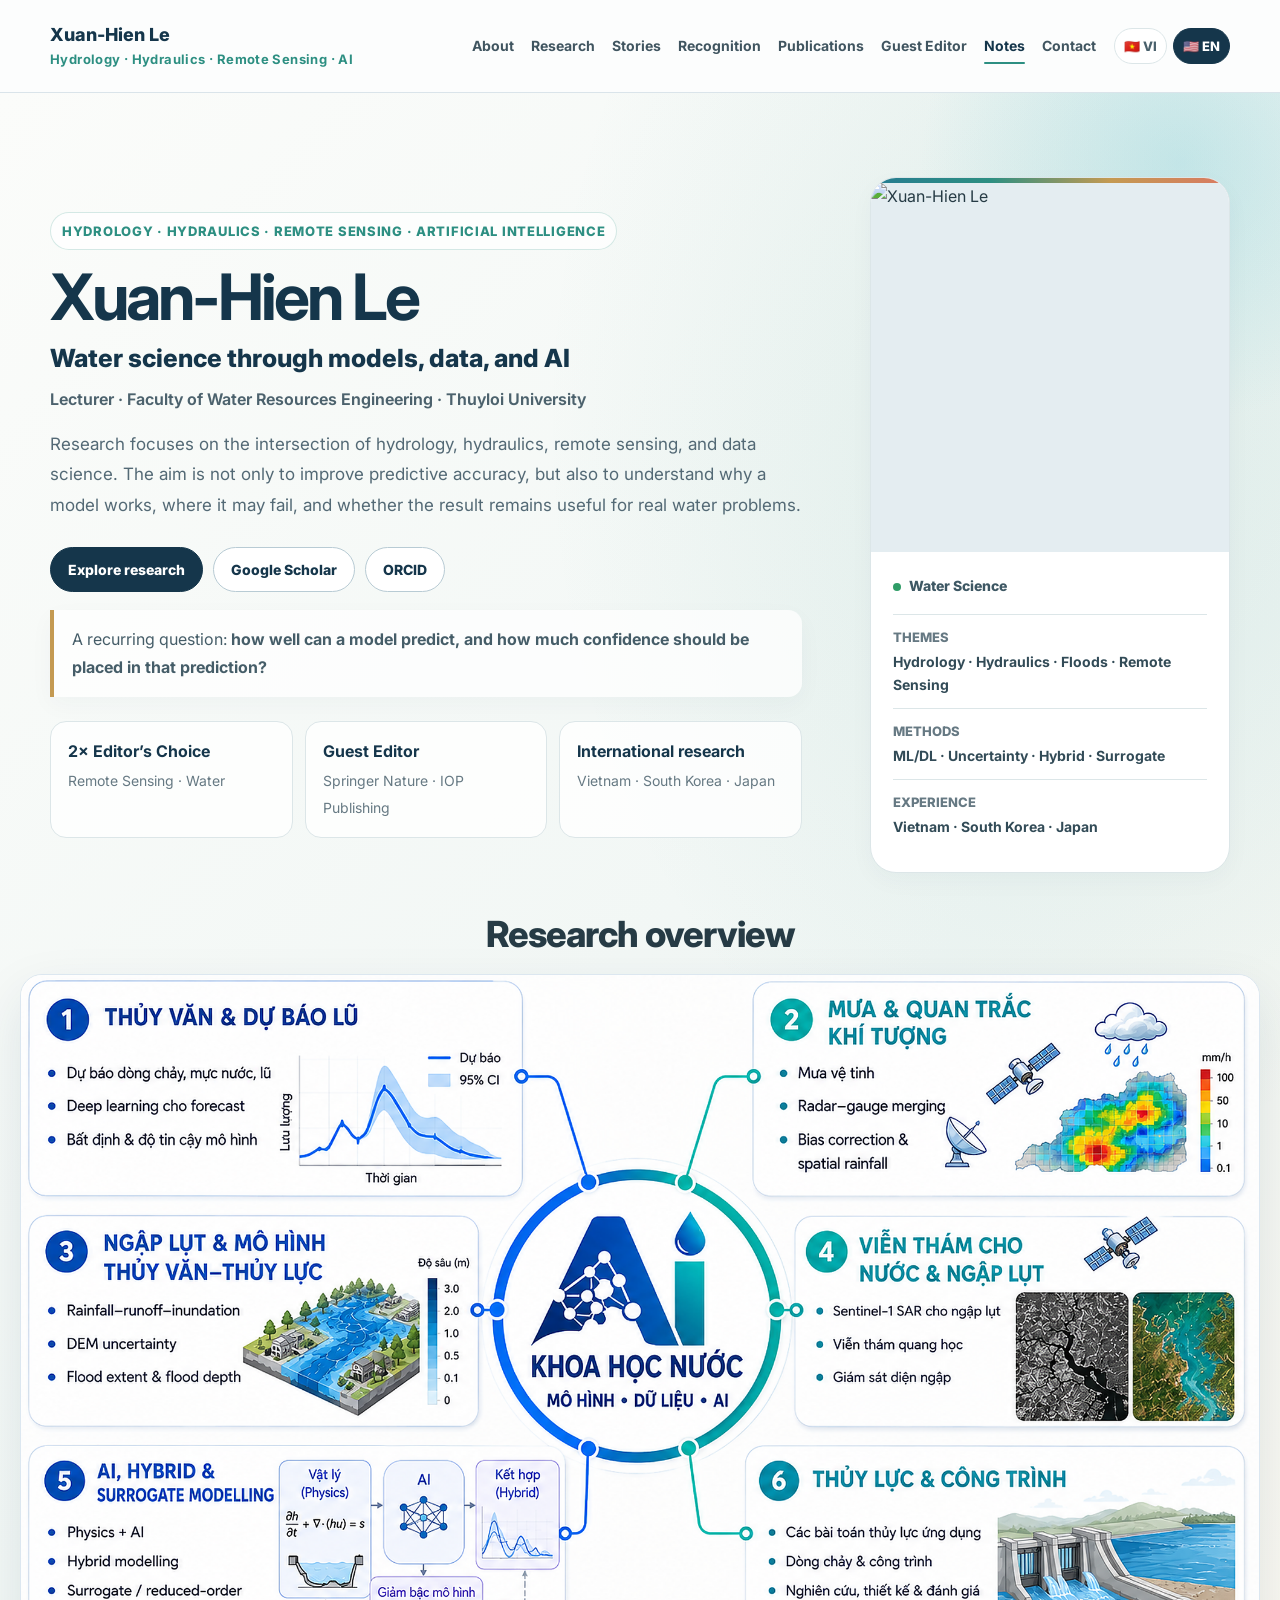
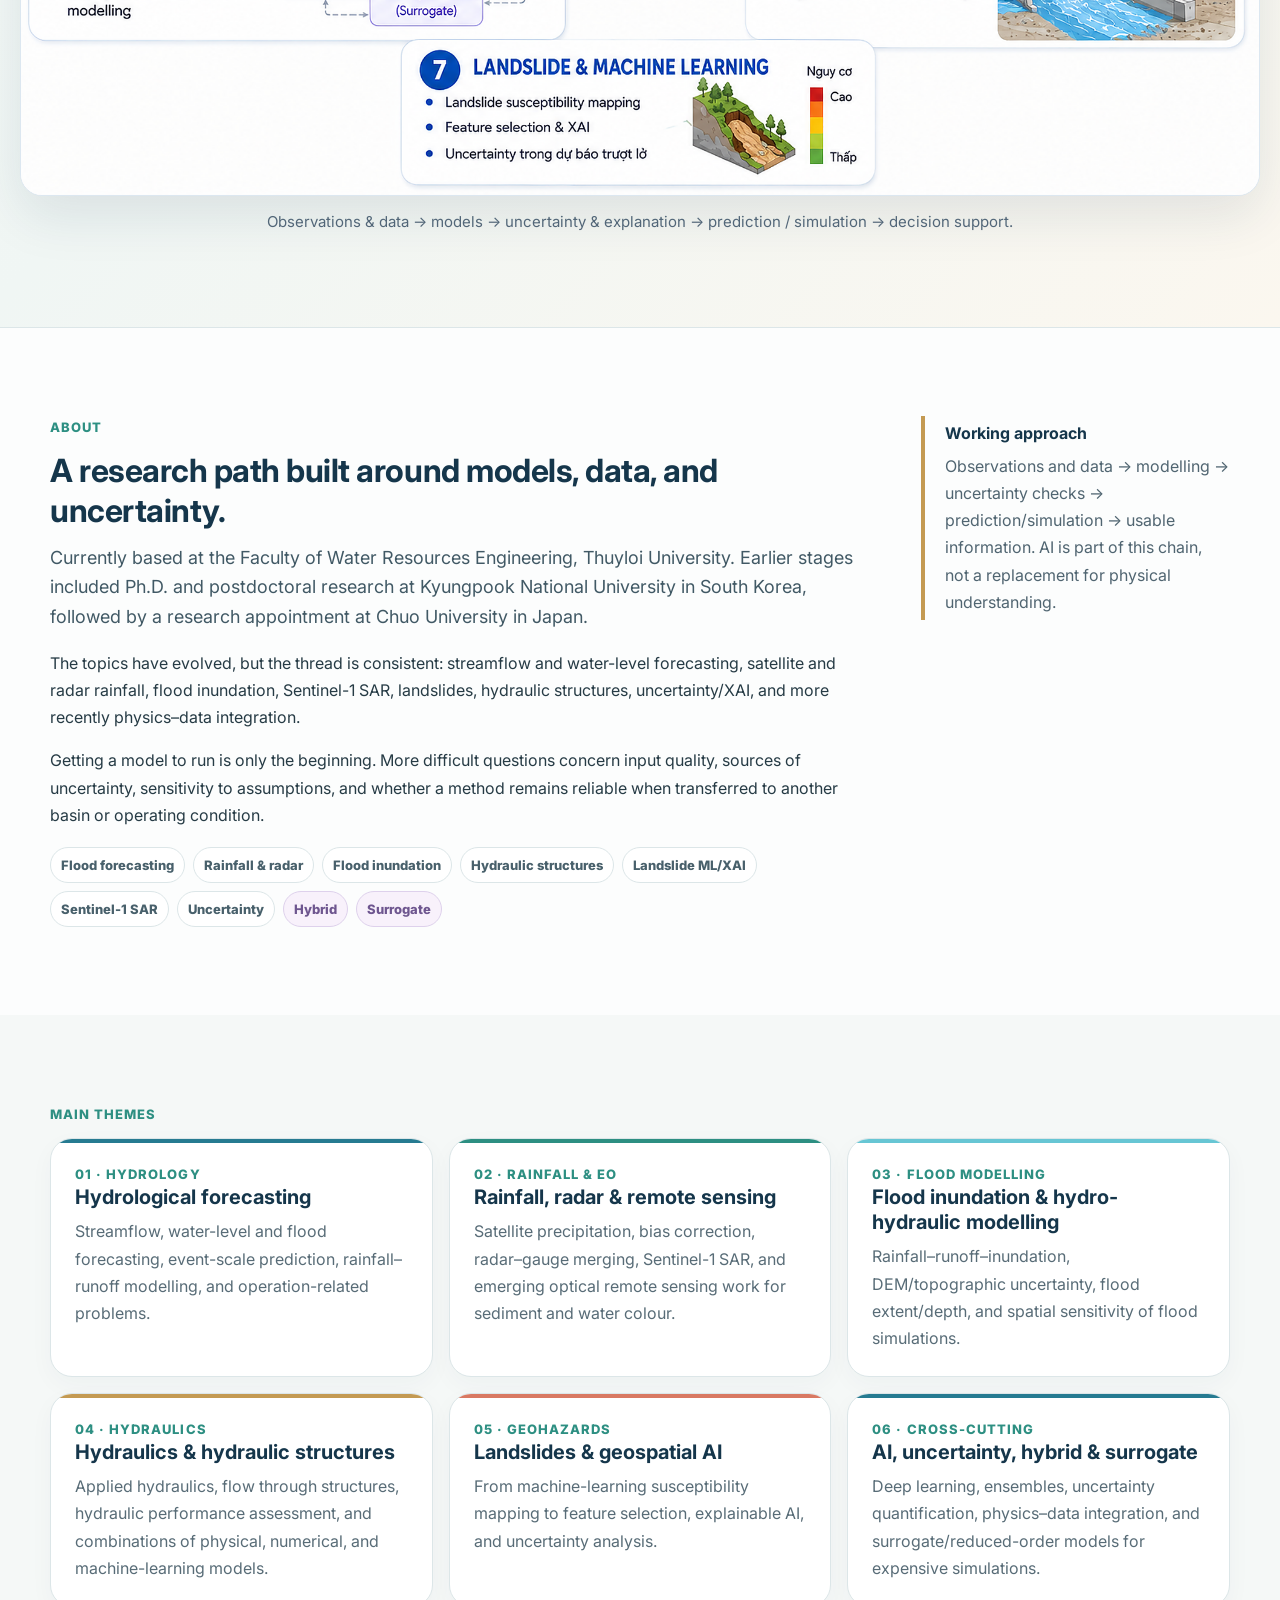
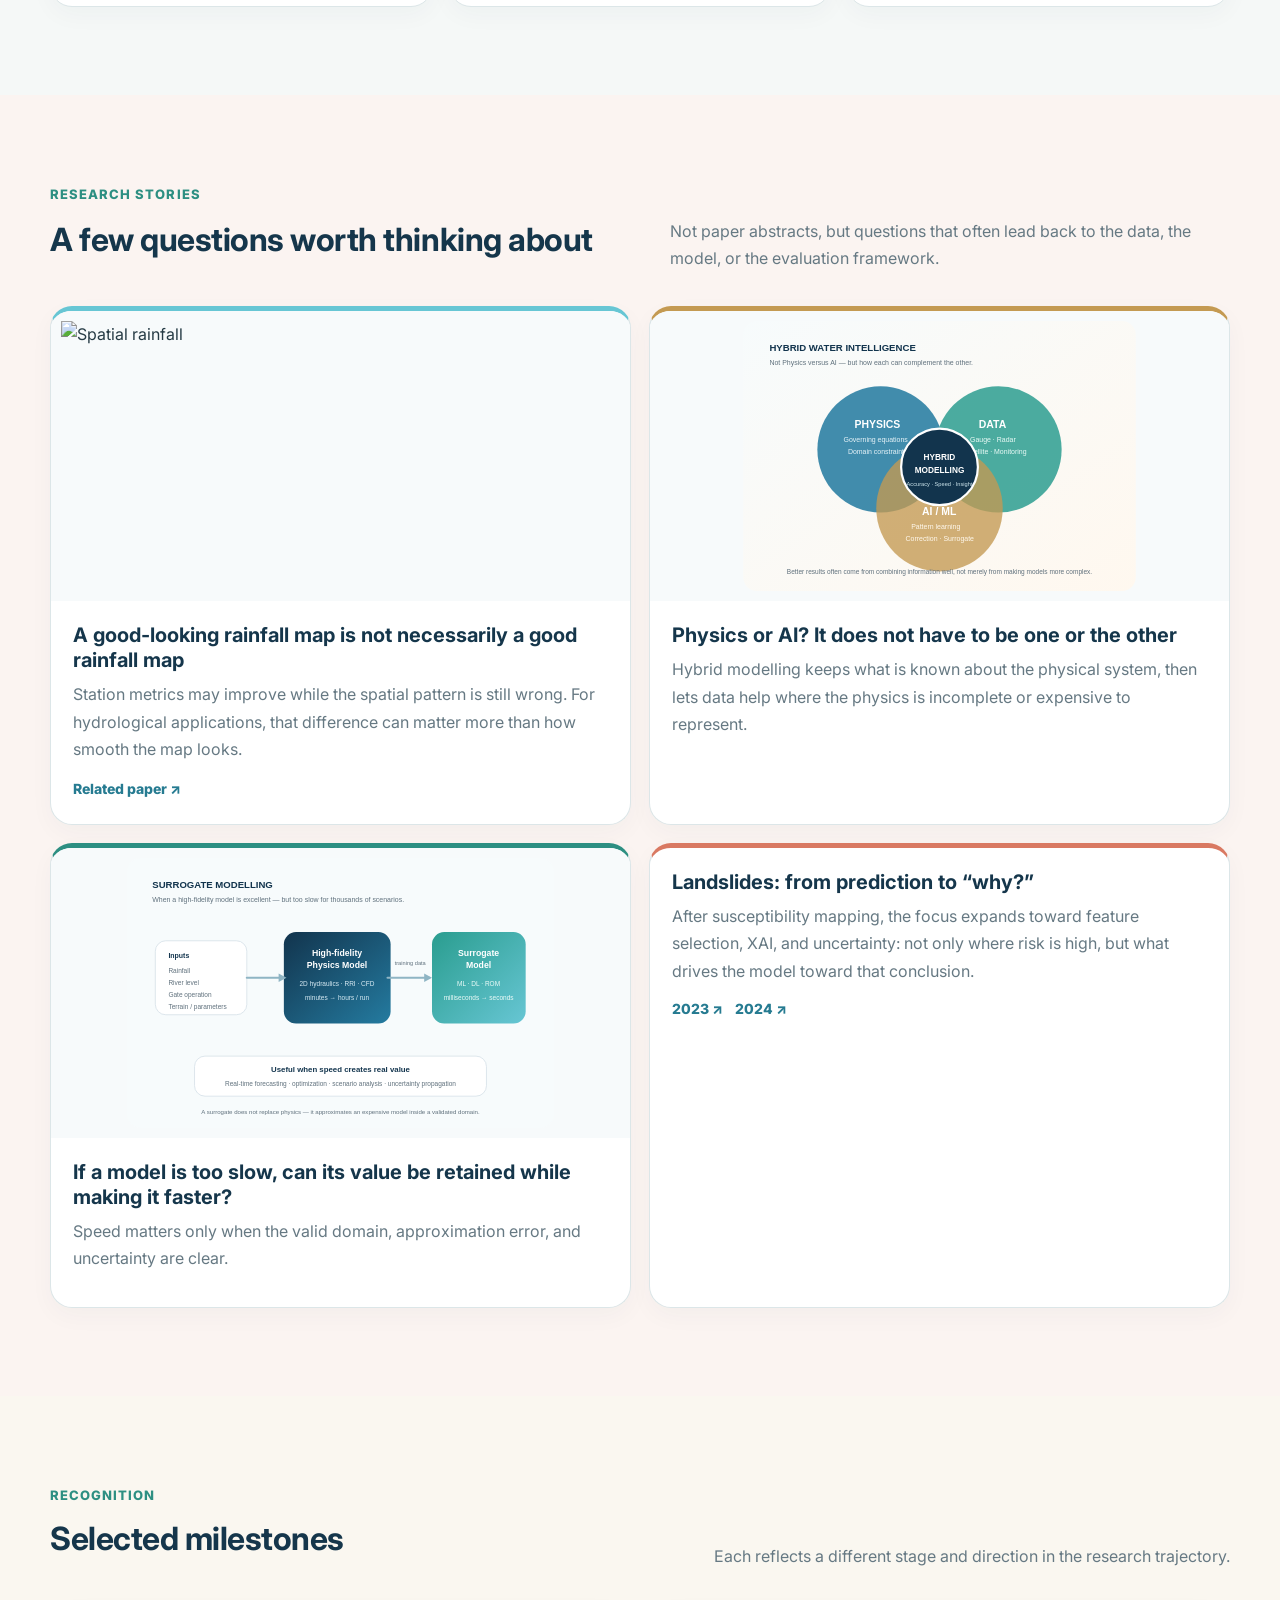
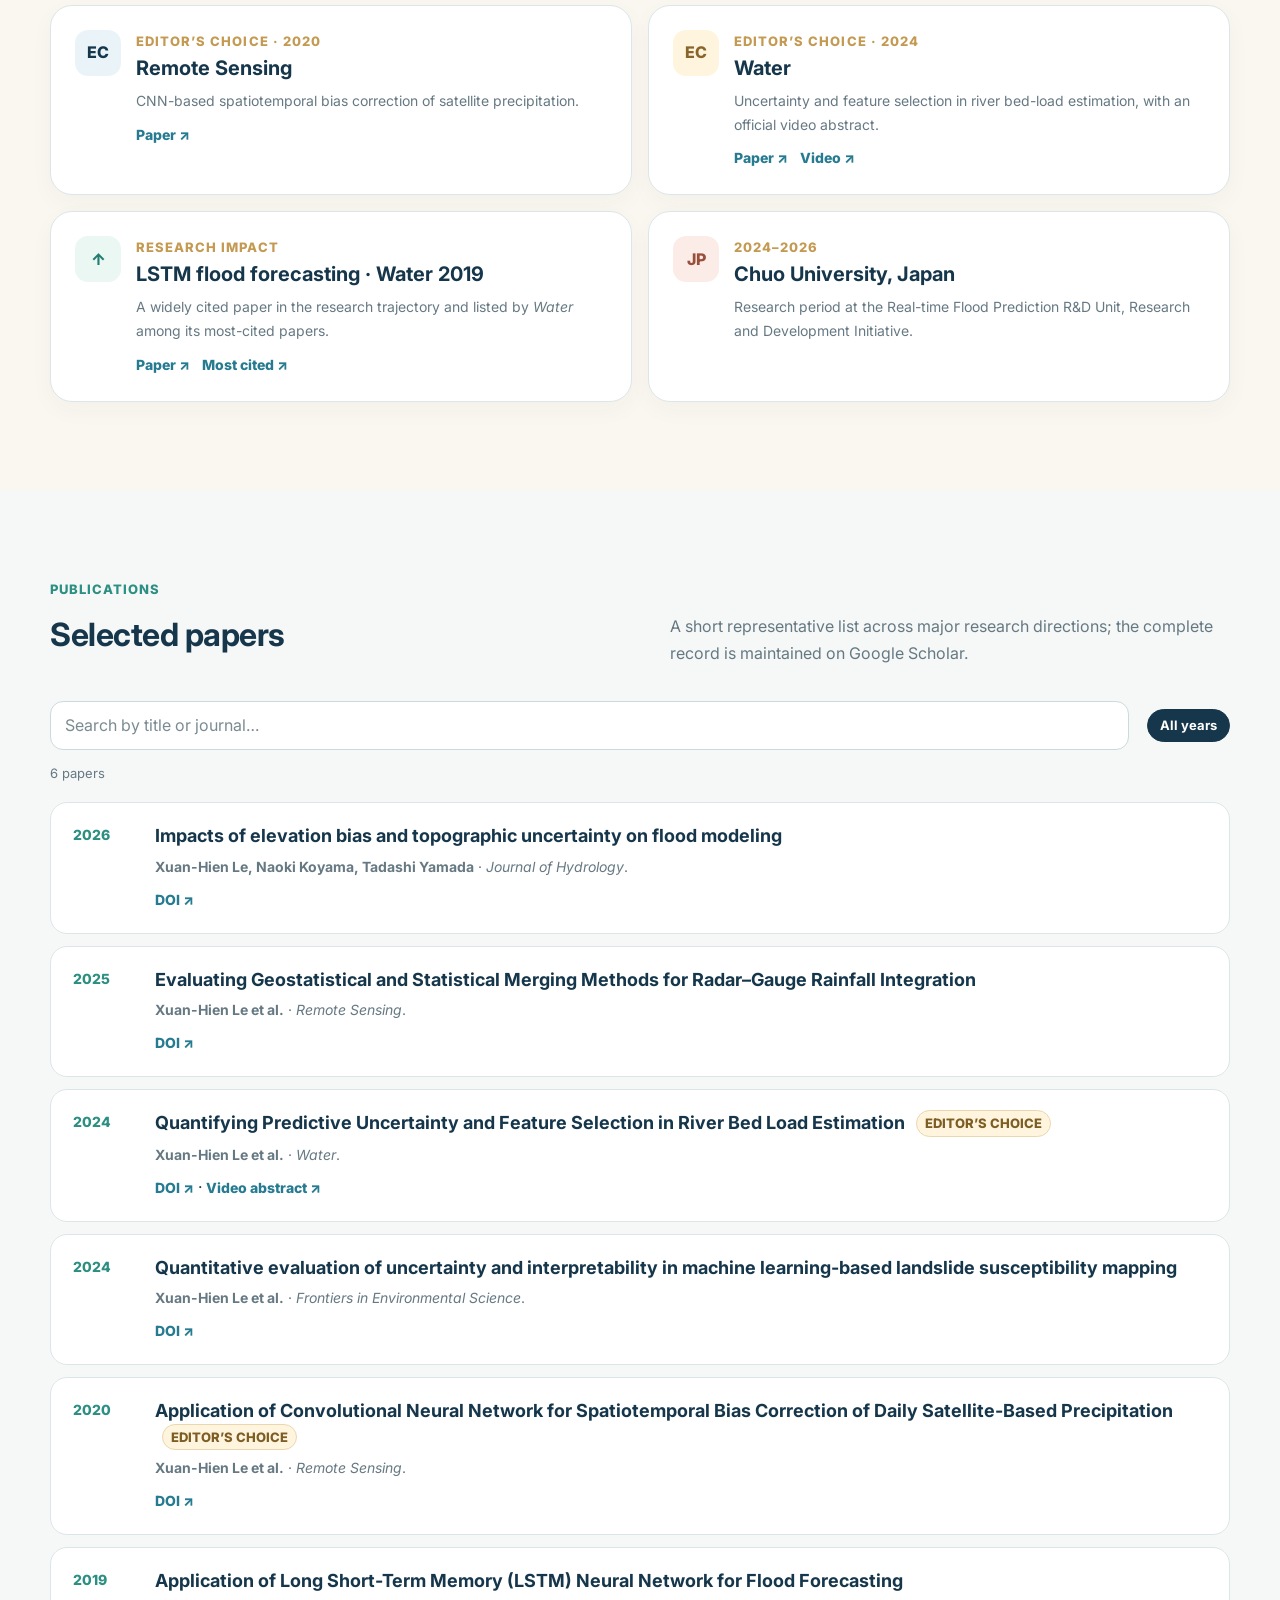
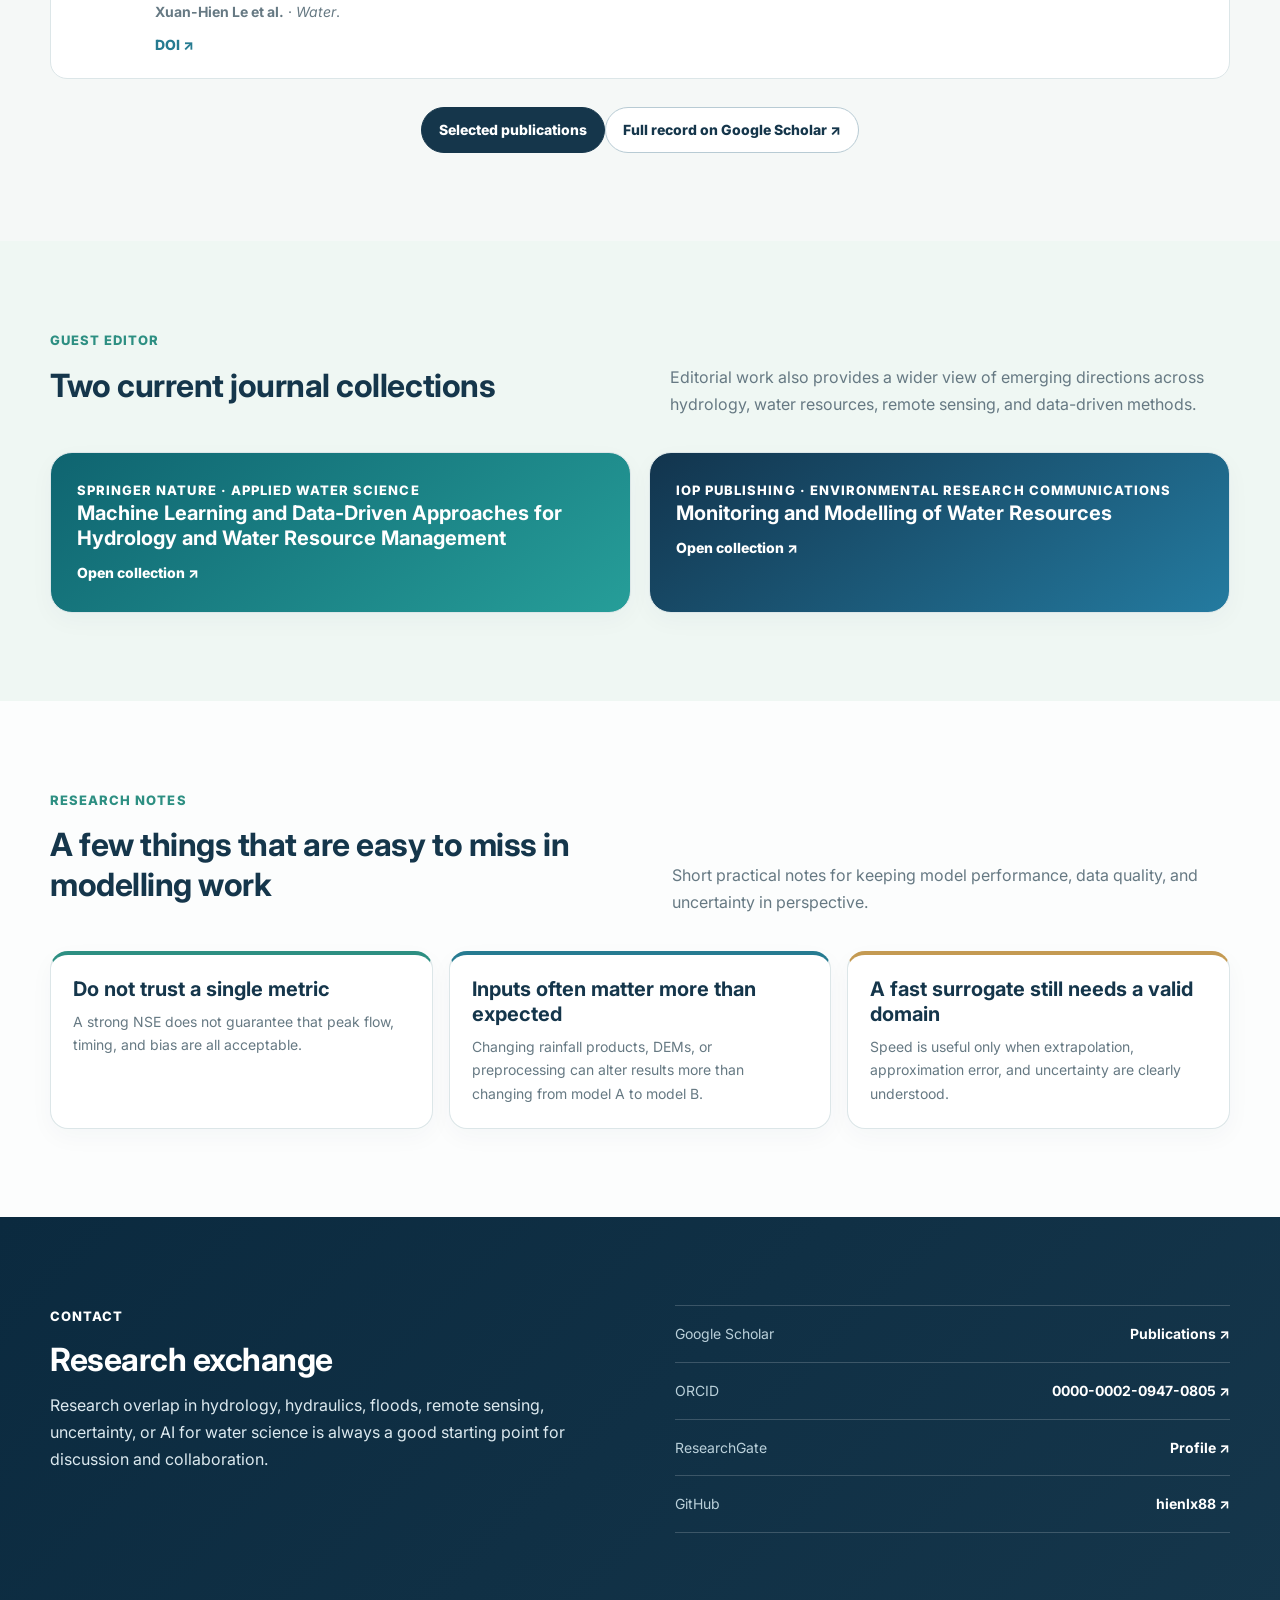
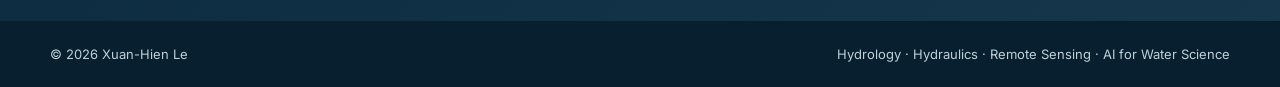
==== commit 7951c0b6: "Make publication years update automatically" ====
--- a/en/index.html
+++ b/en/index.html
@@ -86,14 +86,9 @@
 
 <section id="publications" class="section alt"><div class="container"><p class="section-kicker">Publications</p><div class="section-heading"><h2>Selected papers</h2><p>A short representative list across major research directions; the complete record is maintained on Google Scholar.</p></div><div class="publication-tools">
       <label class="publication-search"><span class="sr-only">Search publications</span><input type="search" data-publication-search placeholder="Search by title or journal…" autocomplete="off"></label>
-      <div class="year-filters" role="group" aria-label="Filter publications by year">
+      <div class="year-filters" data-auto-years role="group" aria-label="Filter publications by year">
         <button type="button" class="is-active" data-year-filter="all" aria-pressed="true">All years</button>
-        <button type="button" data-year-filter="2026" aria-pressed="false">2026</button>
-        <button type="button" data-year-filter="2025" aria-pressed="false">2025</button>
-        <button type="button" data-year-filter="2024" aria-pressed="false">2024</button>
-        <button type="button" data-year-filter="2020" aria-pressed="false">2020</button>
-        <button type="button" data-year-filter="2019" aria-pressed="false">2019</button>
-      </div>
+        </div>
       <p class="publication-count" data-publication-count data-single="1 paper" data-plural="{n} papers" aria-live="polite">6 papers</p>
     </div>
     <p class="publication-empty" data-publication-empty hidden>No matching papers found.</p>
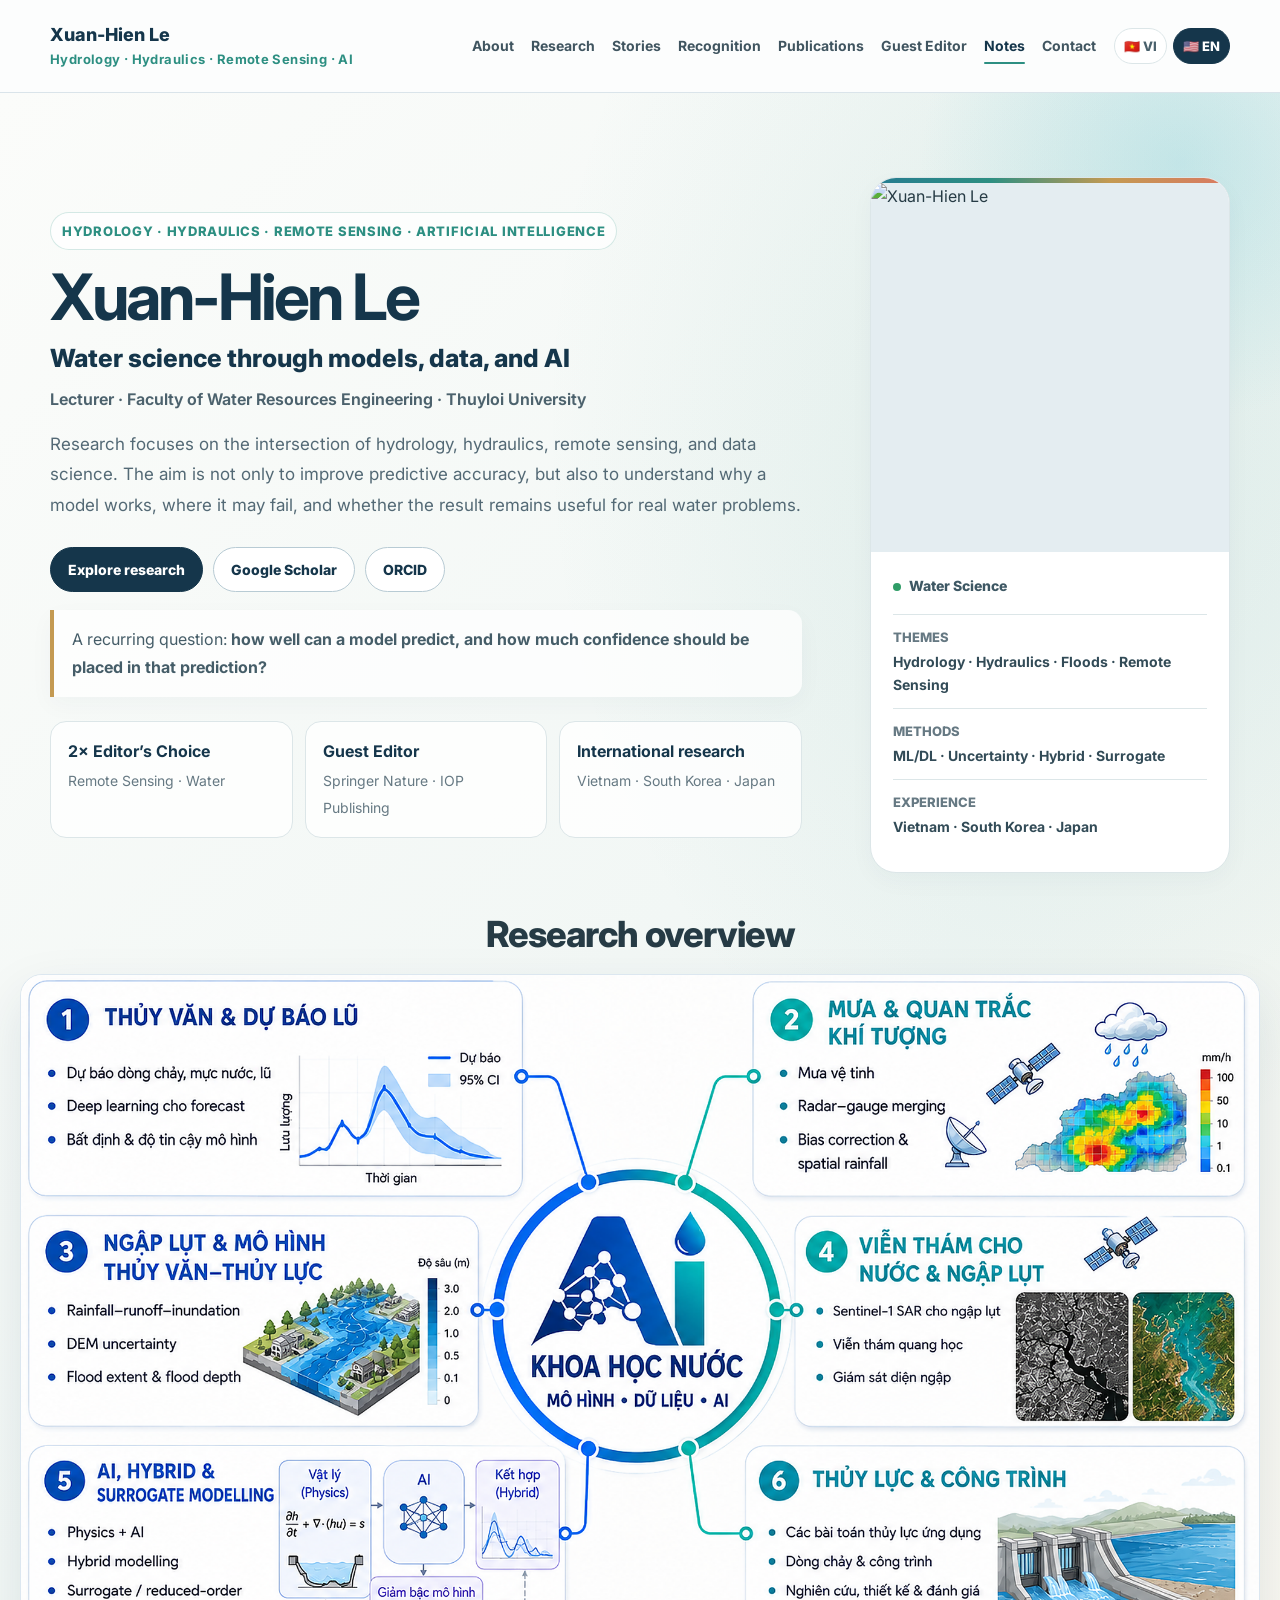
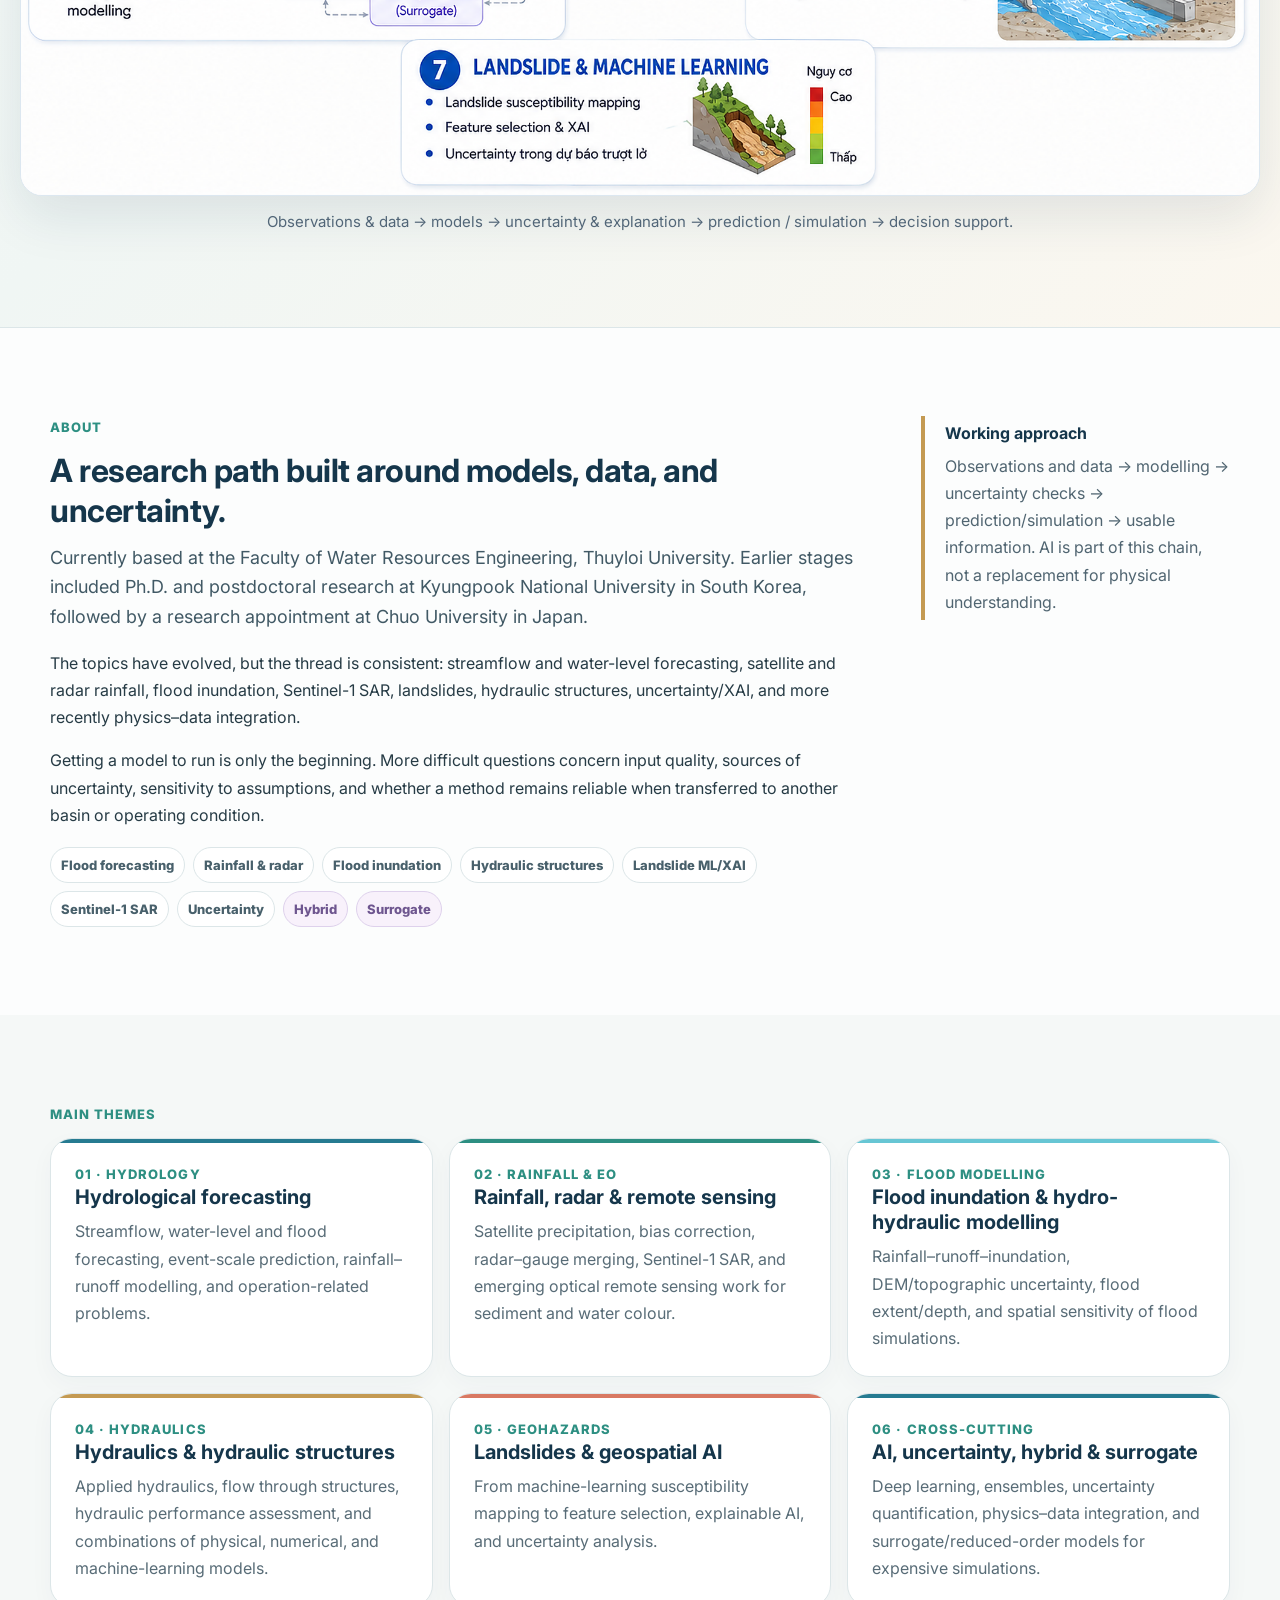
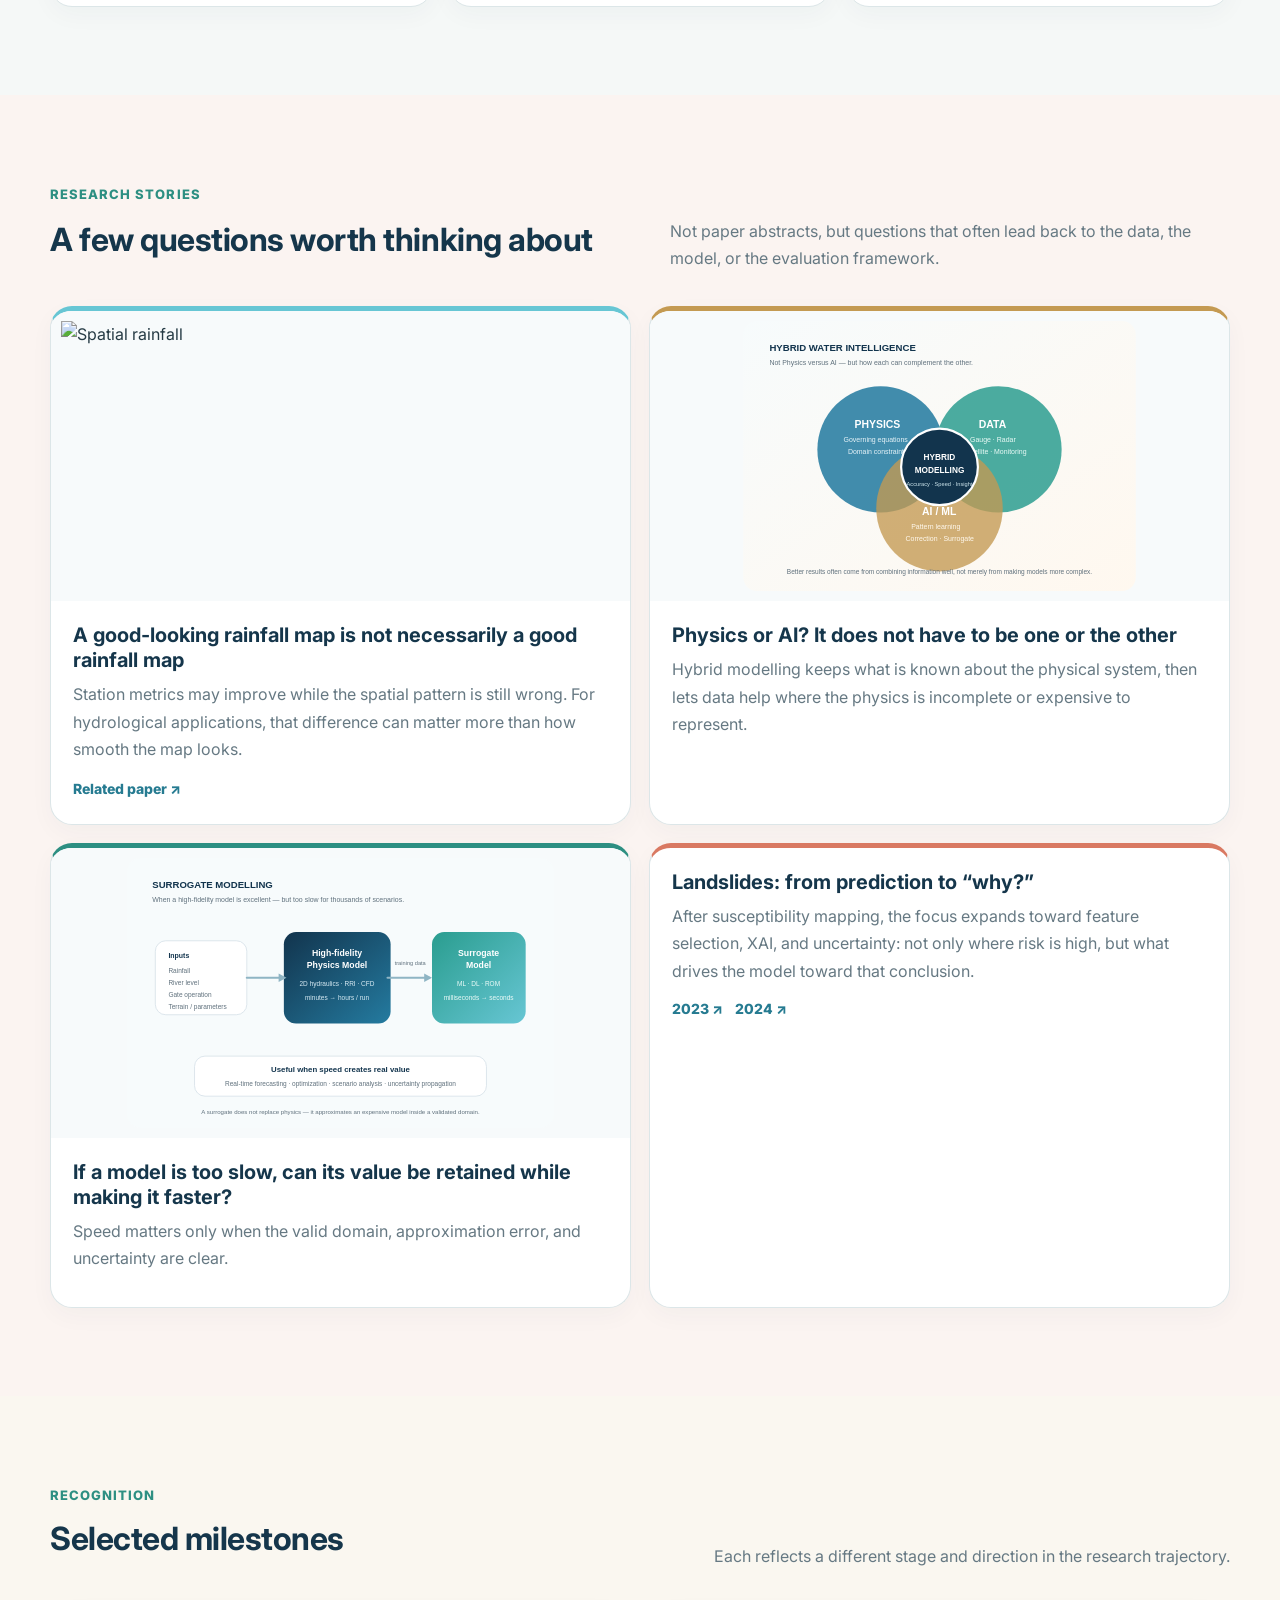
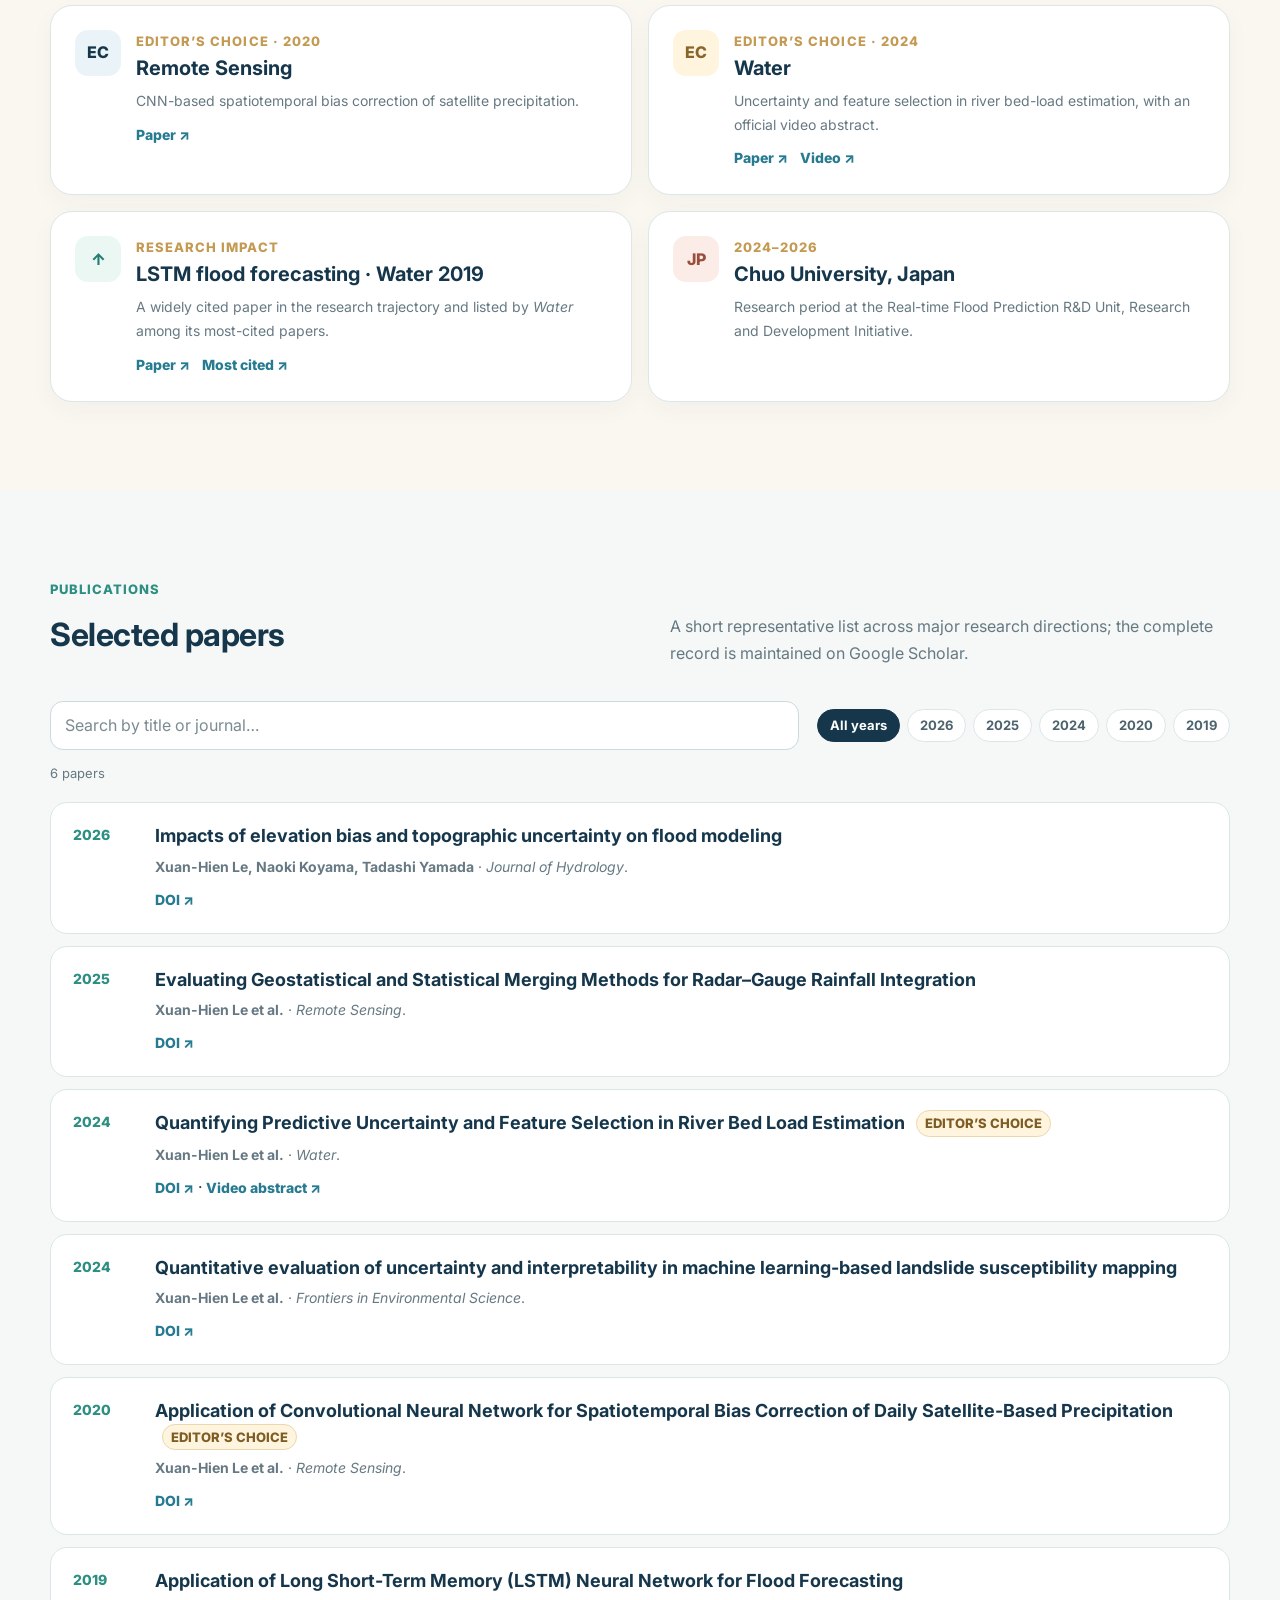
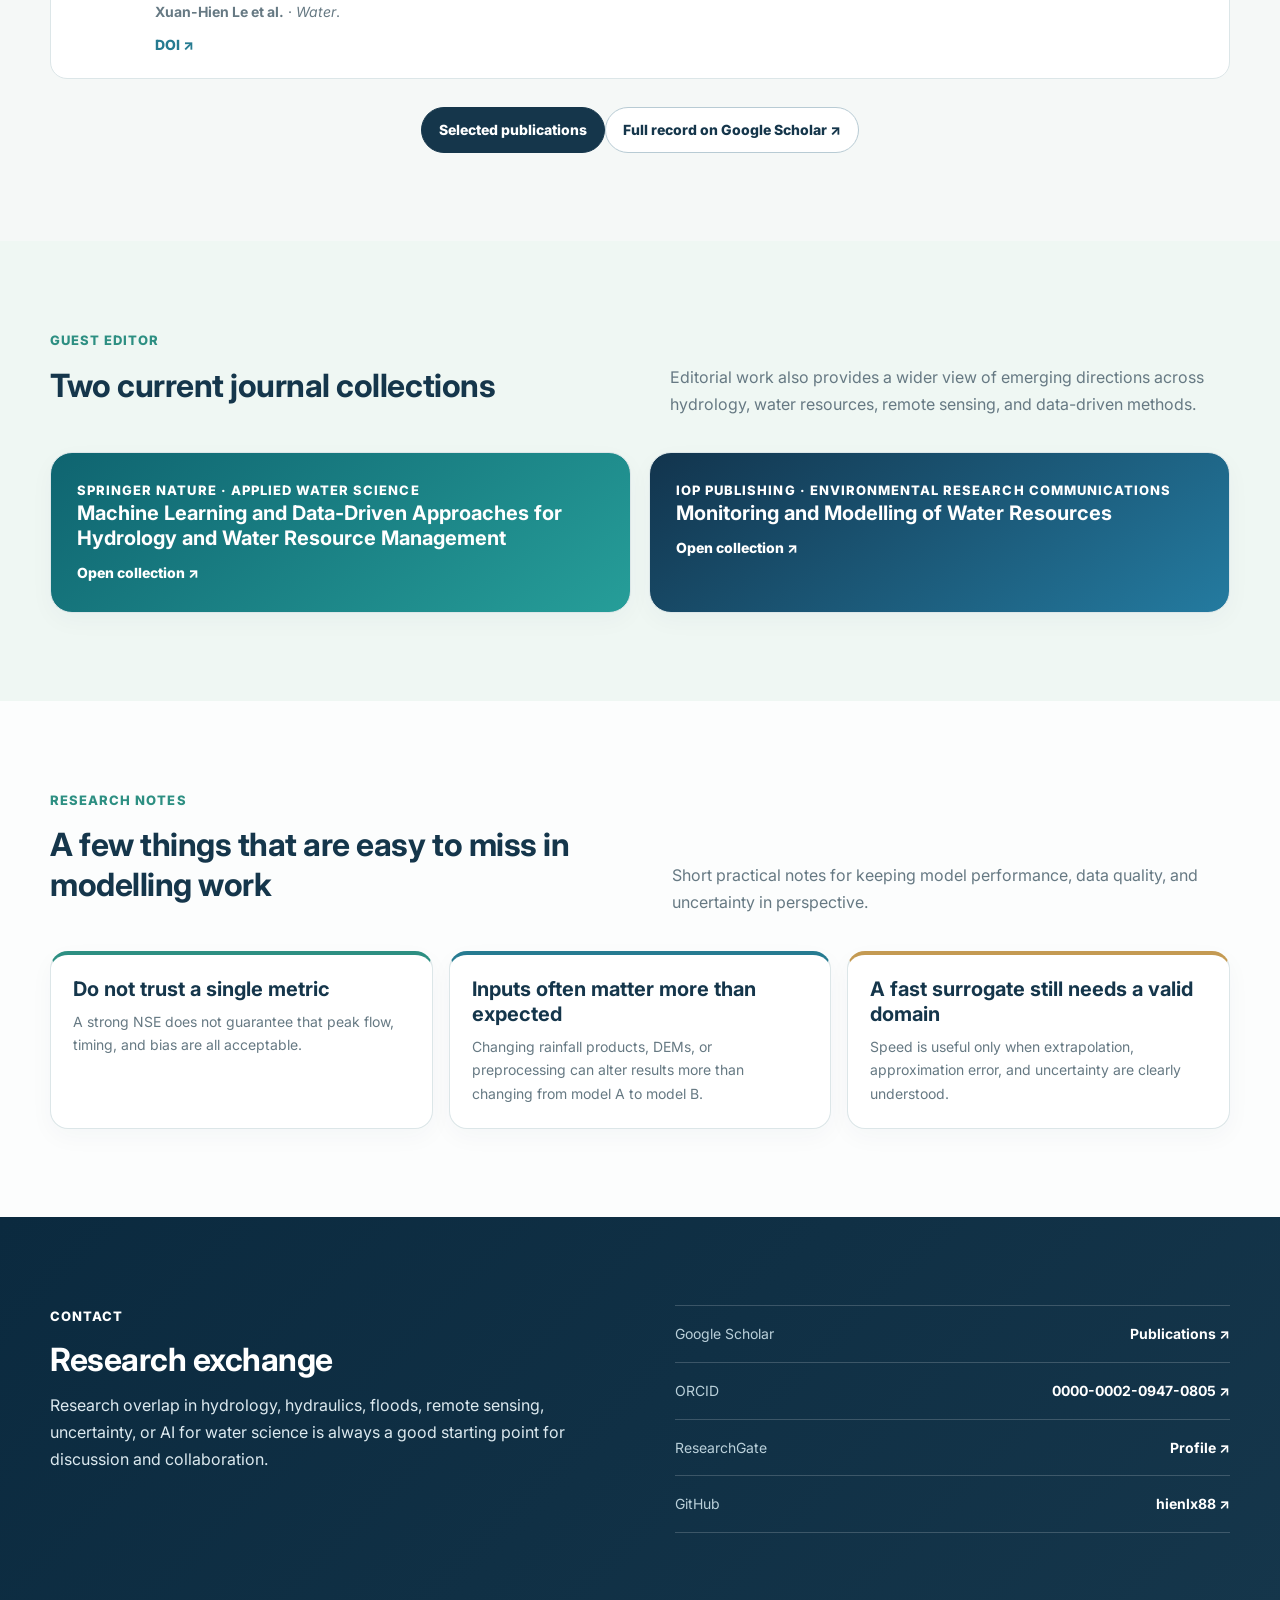
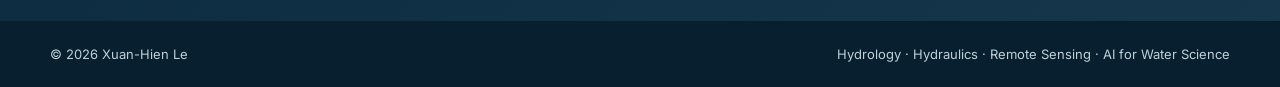
==== commit e479e285: "Refresh cached website assets" ====
--- a/en/index.html
+++ b/en/index.html
@@ -12,7 +12,7 @@
   <link rel="preconnect" href="https://fonts.googleapis.com">
   <link rel="preconnect" href="https://fonts.gstatic.com" crossorigin>
   <link href="https://fonts.googleapis.com/css2?family=Inter:wght@400;500;600;700;800&display=swap" rel="stylesheet">
-  <link rel="stylesheet" href="../styles.css">
+  <link rel="stylesheet" href="../styles.css?v=20261117-1">
   <style>
     .scope-strip{display:flex;gap:8px;flex-wrap:wrap;margin-top:18px}.scope-strip span{font-size:var(--text-xs);font-weight:800;padding:6px 10px;border-radius:999px;border:1px solid var(--line);background:#fff;color:#48606b}.scope-strip .new{background:#f8f1fb;border-color:#ded1ec;color:#6e568f}.plain-note{margin-top:12px;color:var(--muted);max-width:980px}.paper-links{display:flex;gap:12px;flex-wrap:wrap}.paper-links a{font-size:var(--text-sm);font-weight:800}.research-map{margin-top:18px}.research-map img{display:block;width:100%}.story-card .status{display:inline-block;margin:0 0 8px;padding:4px 8px;border-radius:999px;font-size:var(--text-xs);font-weight:800;background:#eef8f5;color:#237c70}.story-card .status.emerging{background:#fff3e7;color:#96612d}.hero-overview{position:relative;margin-top:40px;padding:0 0 18px}.hero-overview .wide-container{width:min(1480px,calc(100% - 40px));margin:auto}.hero-overview .overview-title{text-align:center;font-size:clamp(28px,3vw,36px);line-height:1.2;margin:0 0 18px;font-weight:800;color:var(--ink)}.overview-figure{margin:0;background:#fff;border:1px solid #dce7f0;border-radius:22px;overflow:hidden;box-shadow:0 20px 52px rgba(18,52,77,.10)}.overview-figure img{display:block;width:100%;height:auto}.overview-caption{max-width:1000px;margin:14px auto 0;text-align:center;color:#526678;font-size:15px;line-height:1.65}@media(max-width:900px){.hero-overview{margin-top:30px}.hero-overview .wide-container{width:min(1480px,calc(100% - 24px))}.overview-figure{border-radius:16px}}
   </style>
@@ -103,7 +103,7 @@
 </main>
 <footer><div class="container footer-wrap"><span>© <span id="year"></span> Xuan-Hien Le</span><span>Hydrology · Hydraulics · Remote Sensing · AI for Water Science</span></div></footer>
 <button class="back-to-top" type="button" aria-label="Back to top" aria-hidden="true" tabindex="-1">↑</button>
-<script src="../publications.js"></script>
-<script src="../script.js"></script>
+<script src="../publications.js?v=20261117-1"></script>
+<script src="../script.js?v=20261117-1"></script>
 </body>
 </html>
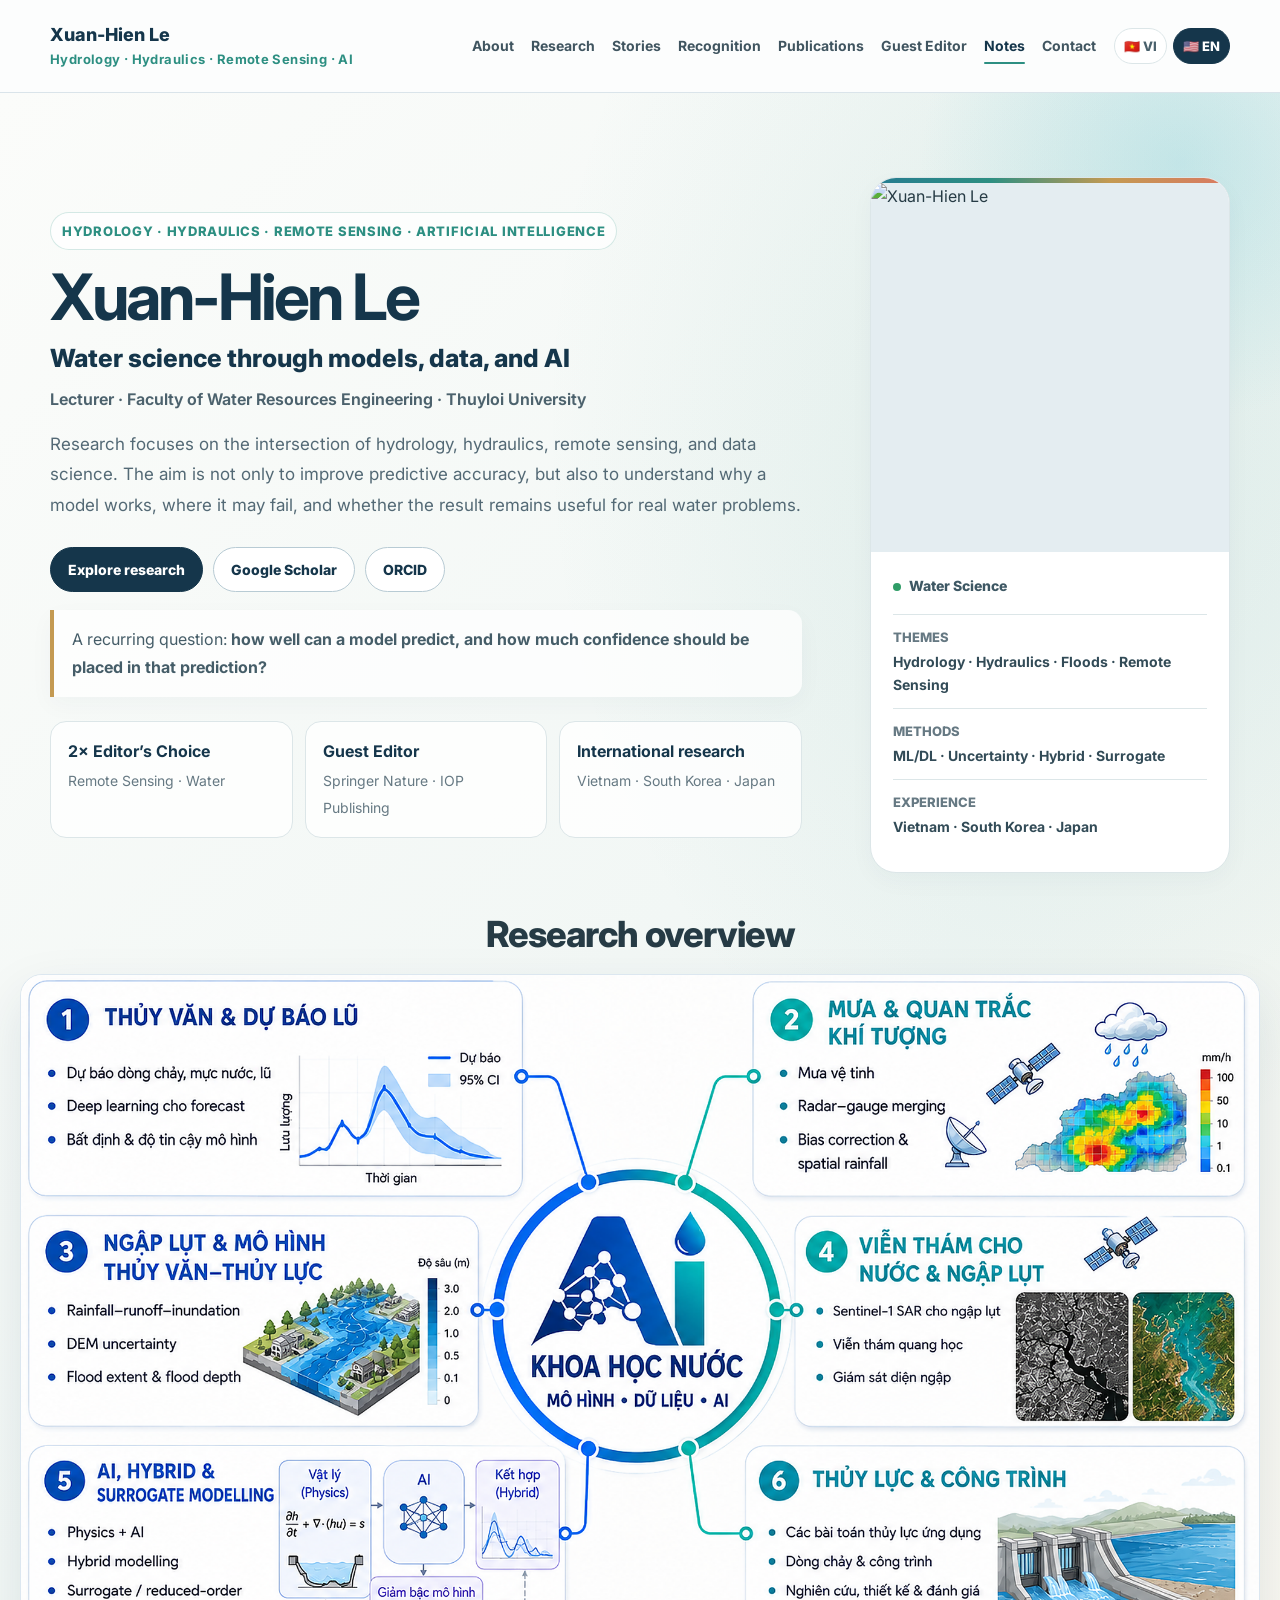
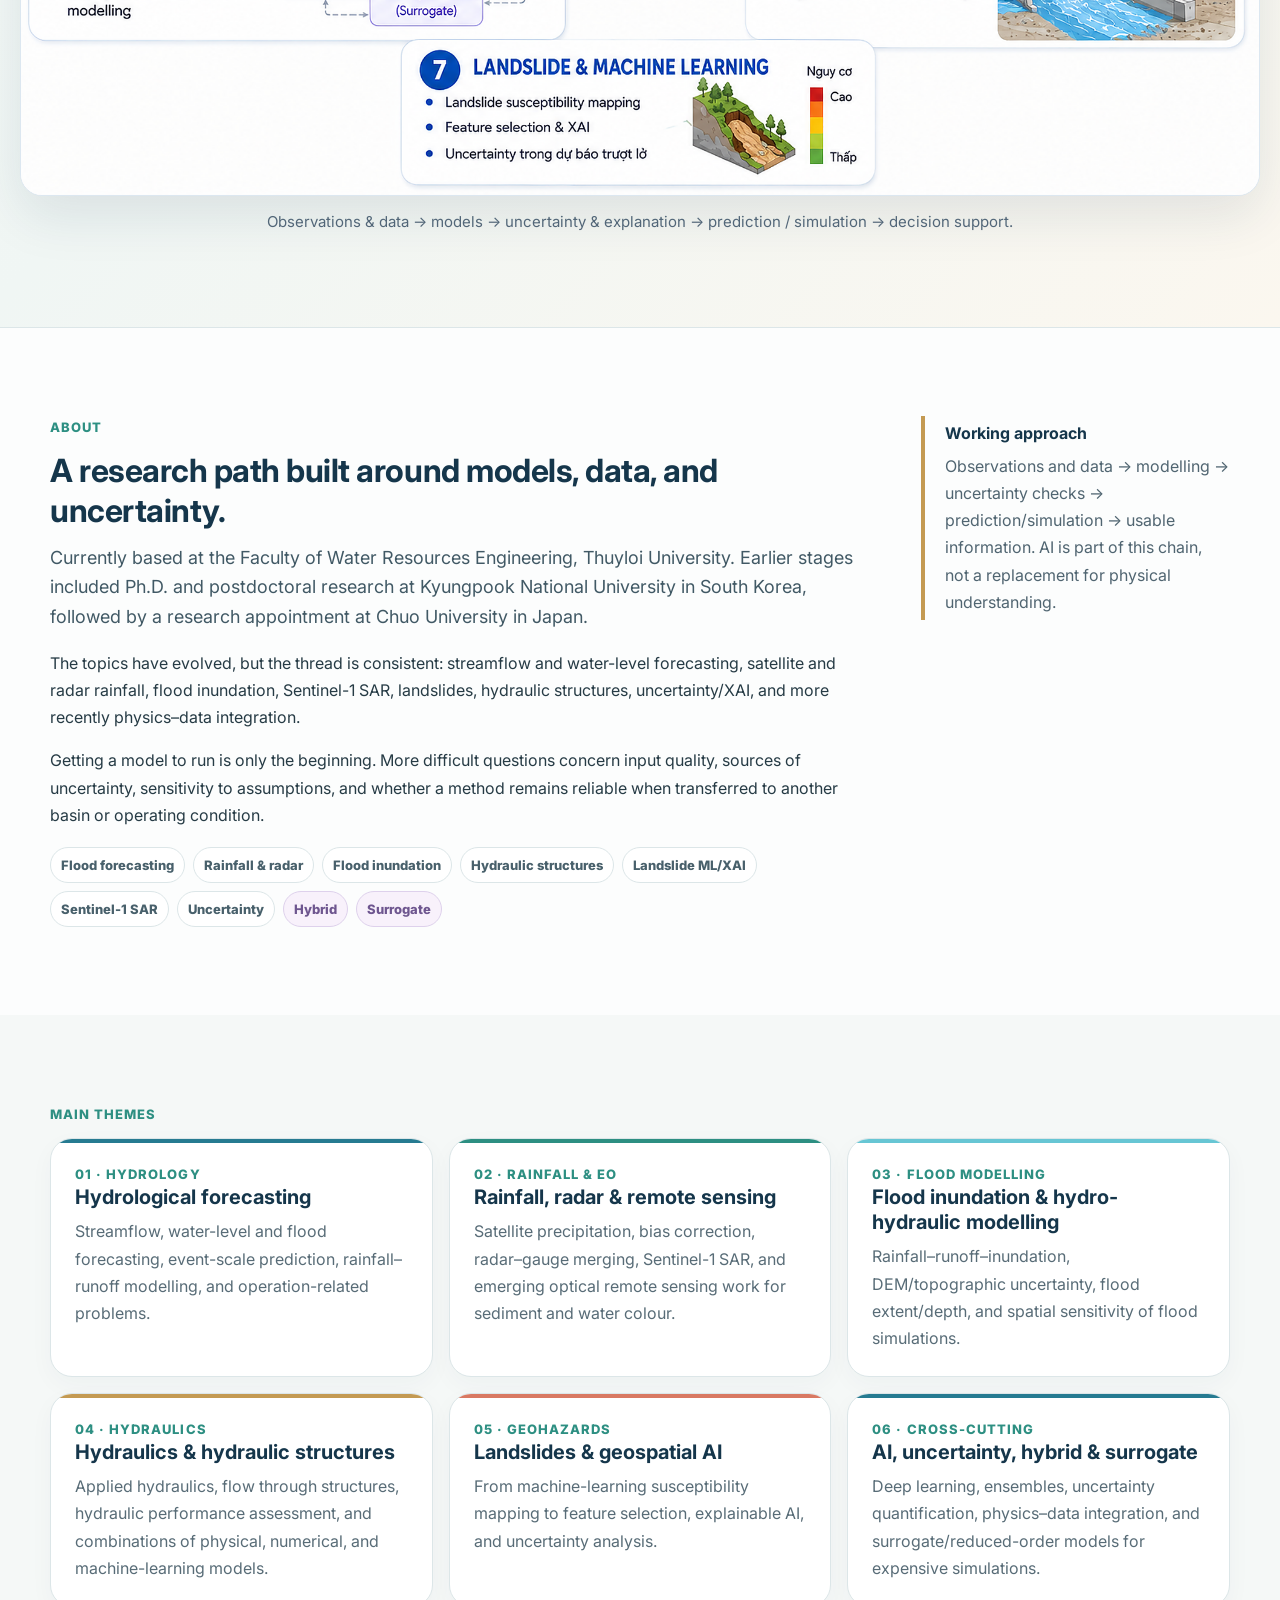
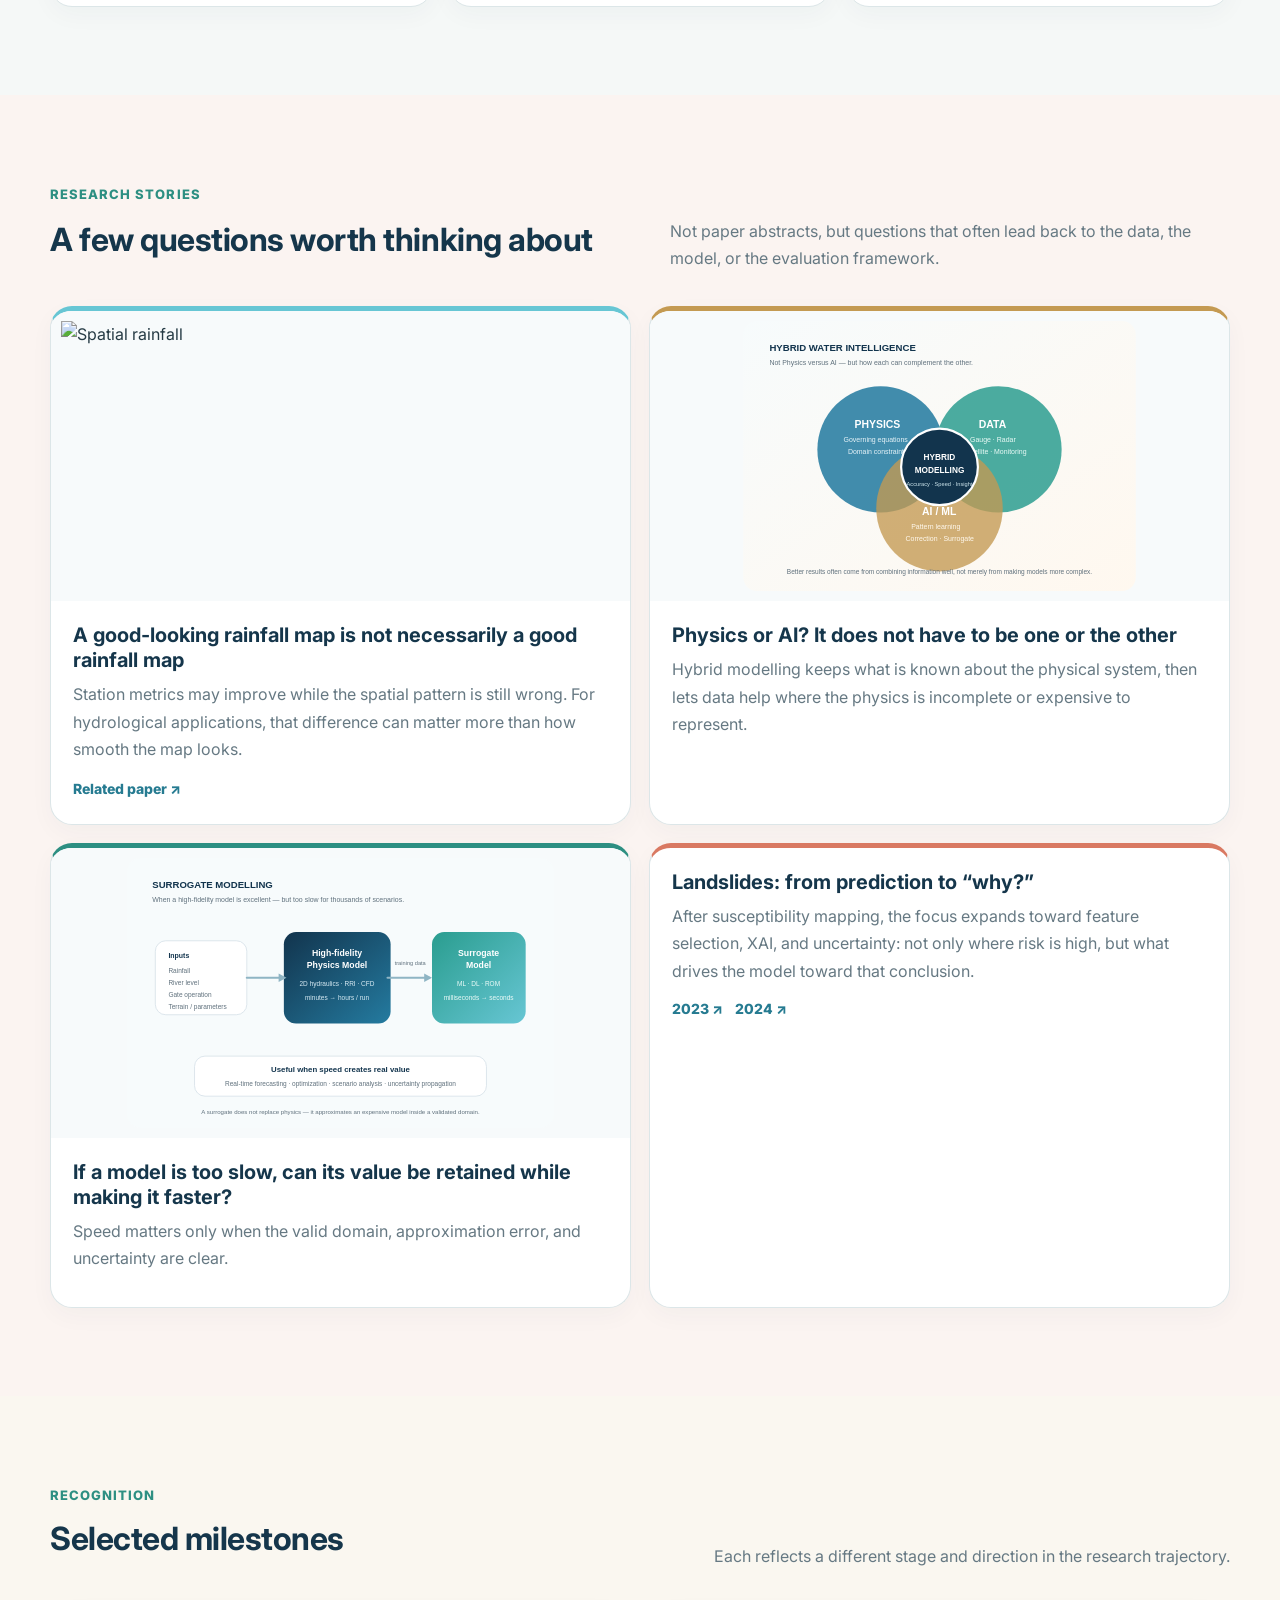
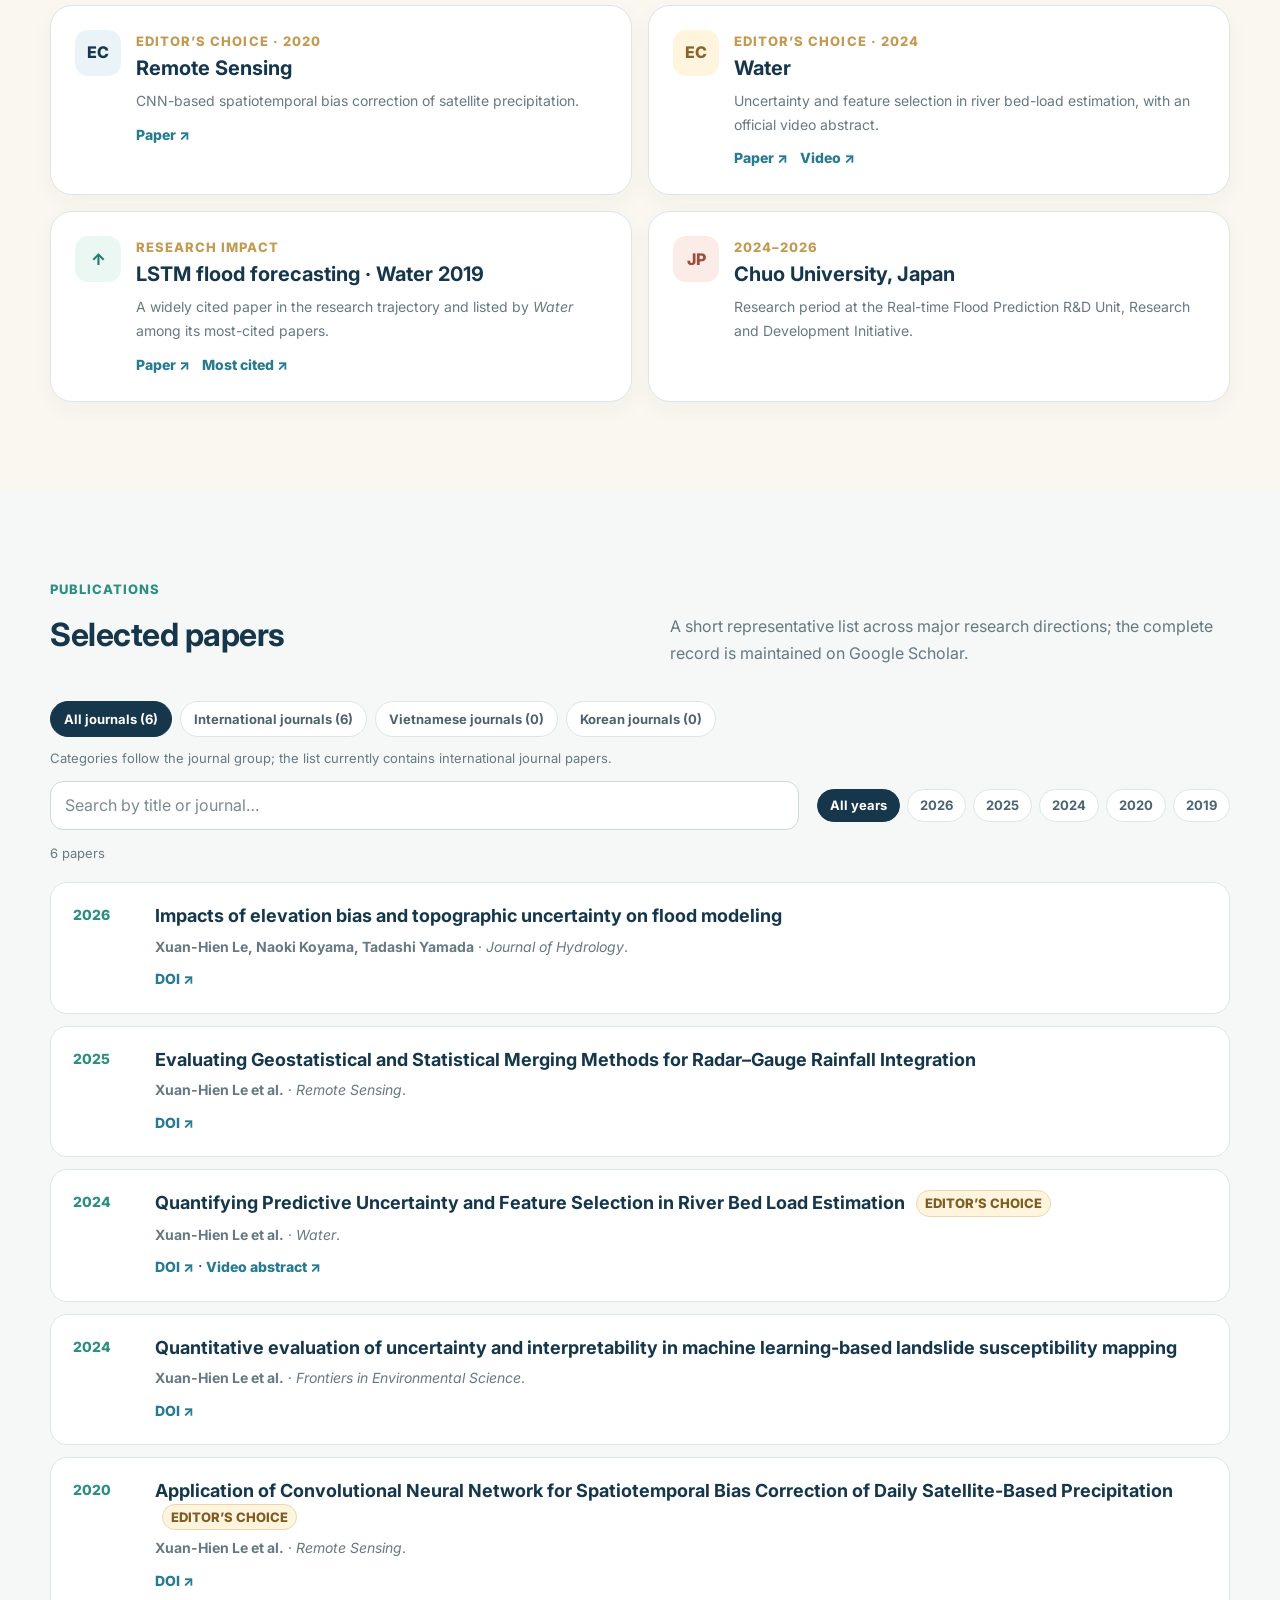
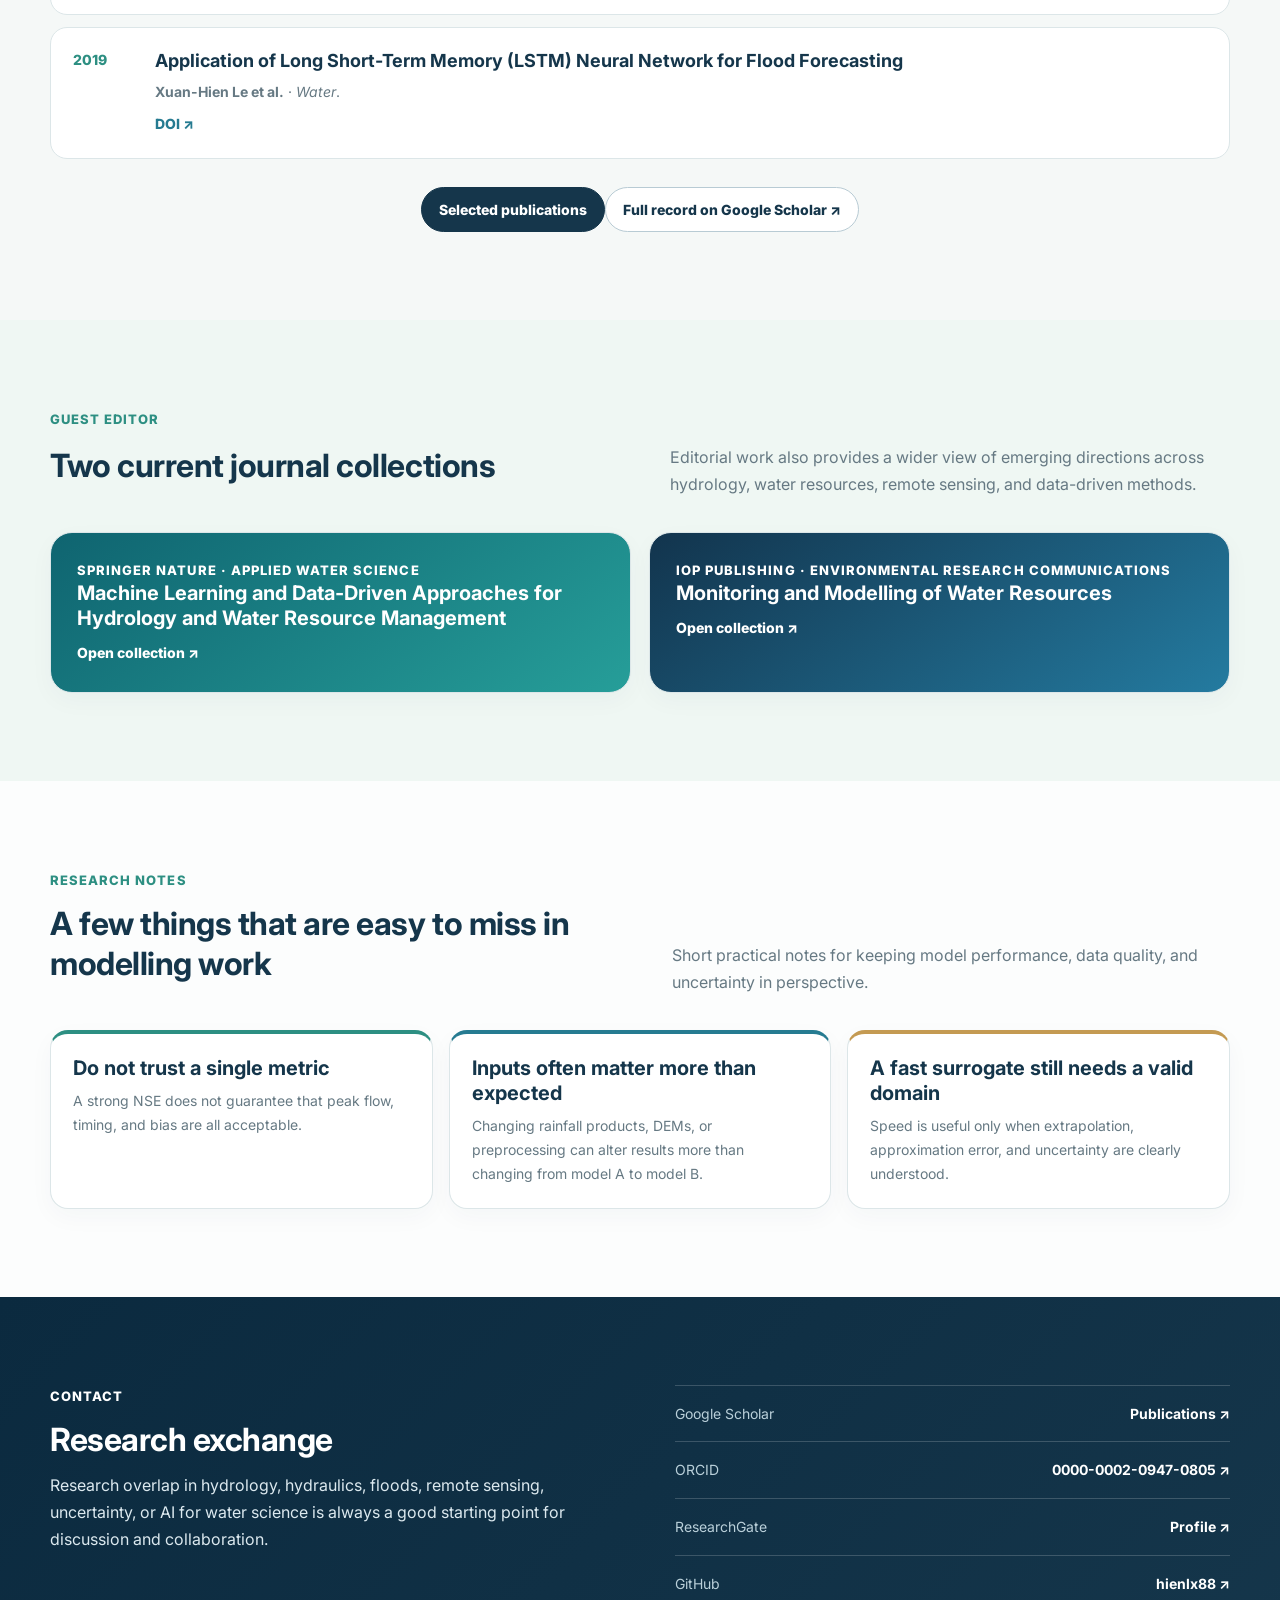
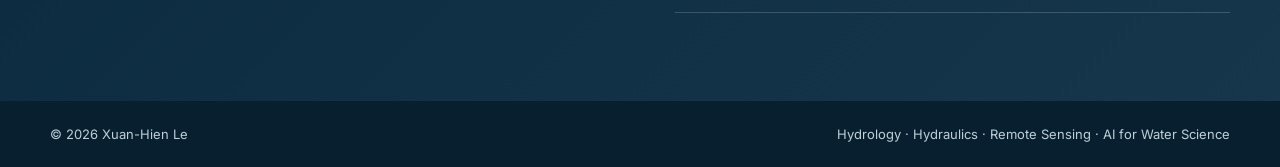
==== commit 1335b57c: "Refresh cached assets for publication updates" ====
--- a/en/index.html
+++ b/en/index.html
@@ -12,7 +12,7 @@
   <link rel="preconnect" href="https://fonts.googleapis.com">
   <link rel="preconnect" href="https://fonts.gstatic.com" crossorigin>
   <link href="https://fonts.googleapis.com/css2?family=Inter:wght@400;500;600;700;800&display=swap" rel="stylesheet">
-  <link rel="stylesheet" href="../styles.css?v=20261117-1">
+  <link rel="stylesheet" href="../styles.css?v=20261117-2">
   <style>
     .scope-strip{display:flex;gap:8px;flex-wrap:wrap;margin-top:18px}.scope-strip span{font-size:var(--text-xs);font-weight:800;padding:6px 10px;border-radius:999px;border:1px solid var(--line);background:#fff;color:#48606b}.scope-strip .new{background:#f8f1fb;border-color:#ded1ec;color:#6e568f}.plain-note{margin-top:12px;color:var(--muted);max-width:980px}.paper-links{display:flex;gap:12px;flex-wrap:wrap}.paper-links a{font-size:var(--text-sm);font-weight:800}.research-map{margin-top:18px}.research-map img{display:block;width:100%}.story-card .status{display:inline-block;margin:0 0 8px;padding:4px 8px;border-radius:999px;font-size:var(--text-xs);font-weight:800;background:#eef8f5;color:#237c70}.story-card .status.emerging{background:#fff3e7;color:#96612d}.hero-overview{position:relative;margin-top:40px;padding:0 0 18px}.hero-overview .wide-container{width:min(1480px,calc(100% - 40px));margin:auto}.hero-overview .overview-title{text-align:center;font-size:clamp(28px,3vw,36px);line-height:1.2;margin:0 0 18px;font-weight:800;color:var(--ink)}.overview-figure{margin:0;background:#fff;border:1px solid #dce7f0;border-radius:22px;overflow:hidden;box-shadow:0 20px 52px rgba(18,52,77,.10)}.overview-figure img{display:block;width:100%;height:auto}.overview-caption{max-width:1000px;margin:14px auto 0;text-align:center;color:#526678;font-size:15px;line-height:1.65}@media(max-width:900px){.hero-overview{margin-top:30px}.hero-overview .wide-container{width:min(1480px,calc(100% - 24px))}.overview-figure{border-radius:16px}}
   </style>
@@ -103,7 +103,7 @@
 </main>
 <footer><div class="container footer-wrap"><span>© <span id="year"></span> Xuan-Hien Le</span><span>Hydrology · Hydraulics · Remote Sensing · AI for Water Science</span></div></footer>
 <button class="back-to-top" type="button" aria-label="Back to top" aria-hidden="true" tabindex="-1">↑</button>
-<script src="../publications.js?v=20261117-1"></script>
-<script src="../script.js?v=20261117-1"></script>
+<script src="../publications.js?v=20261117-2"></script>
+<script src="../script.js?v=20261117-2"></script>
 </body>
 </html>
--- a/styles.css
+++ b/styles.css
@@ -103,3 +103,11 @@
 @media(prefers-reduced-motion:reduce){.nav a:after,.site-header,.card,.story-card,.achievement,.tip-box,.publication,.back-to-top{transition:none}}
 
 .sr-only{position:absolute!important;width:1px!important;height:1px!important;padding:0!important;margin:-1px!important;overflow:hidden!important;clip:rect(0,0,0,0)!important;white-space:nowrap!important;border:0!important}
+
+/* Publication categories */
+.publication-categories{display:flex;grid-column:1/-1;flex-wrap:wrap;gap:8px}
+.publication-categories button{border:1px solid var(--line);border-radius:999px;background:#fff;padding:9px 13px;color:#4c626d;font:700 13px/1.25 Inter,system-ui,sans-serif;cursor:pointer;transition:background .15s ease,color .15s ease,border-color .15s ease}
+.publication-categories button:hover{border-color:var(--teal);color:var(--navy)}
+.publication-categories button.is-active{background:var(--navy);border-color:var(--navy);color:#fff}
+.publication-category-note{grid-column:1/-1;margin:0;color:var(--muted);font-size:13px;line-height:1.5}
+@media(max-width:560px){.publication-categories{gap:6px}.publication-categories button{padding:8px 10px;font-size:12px}}
